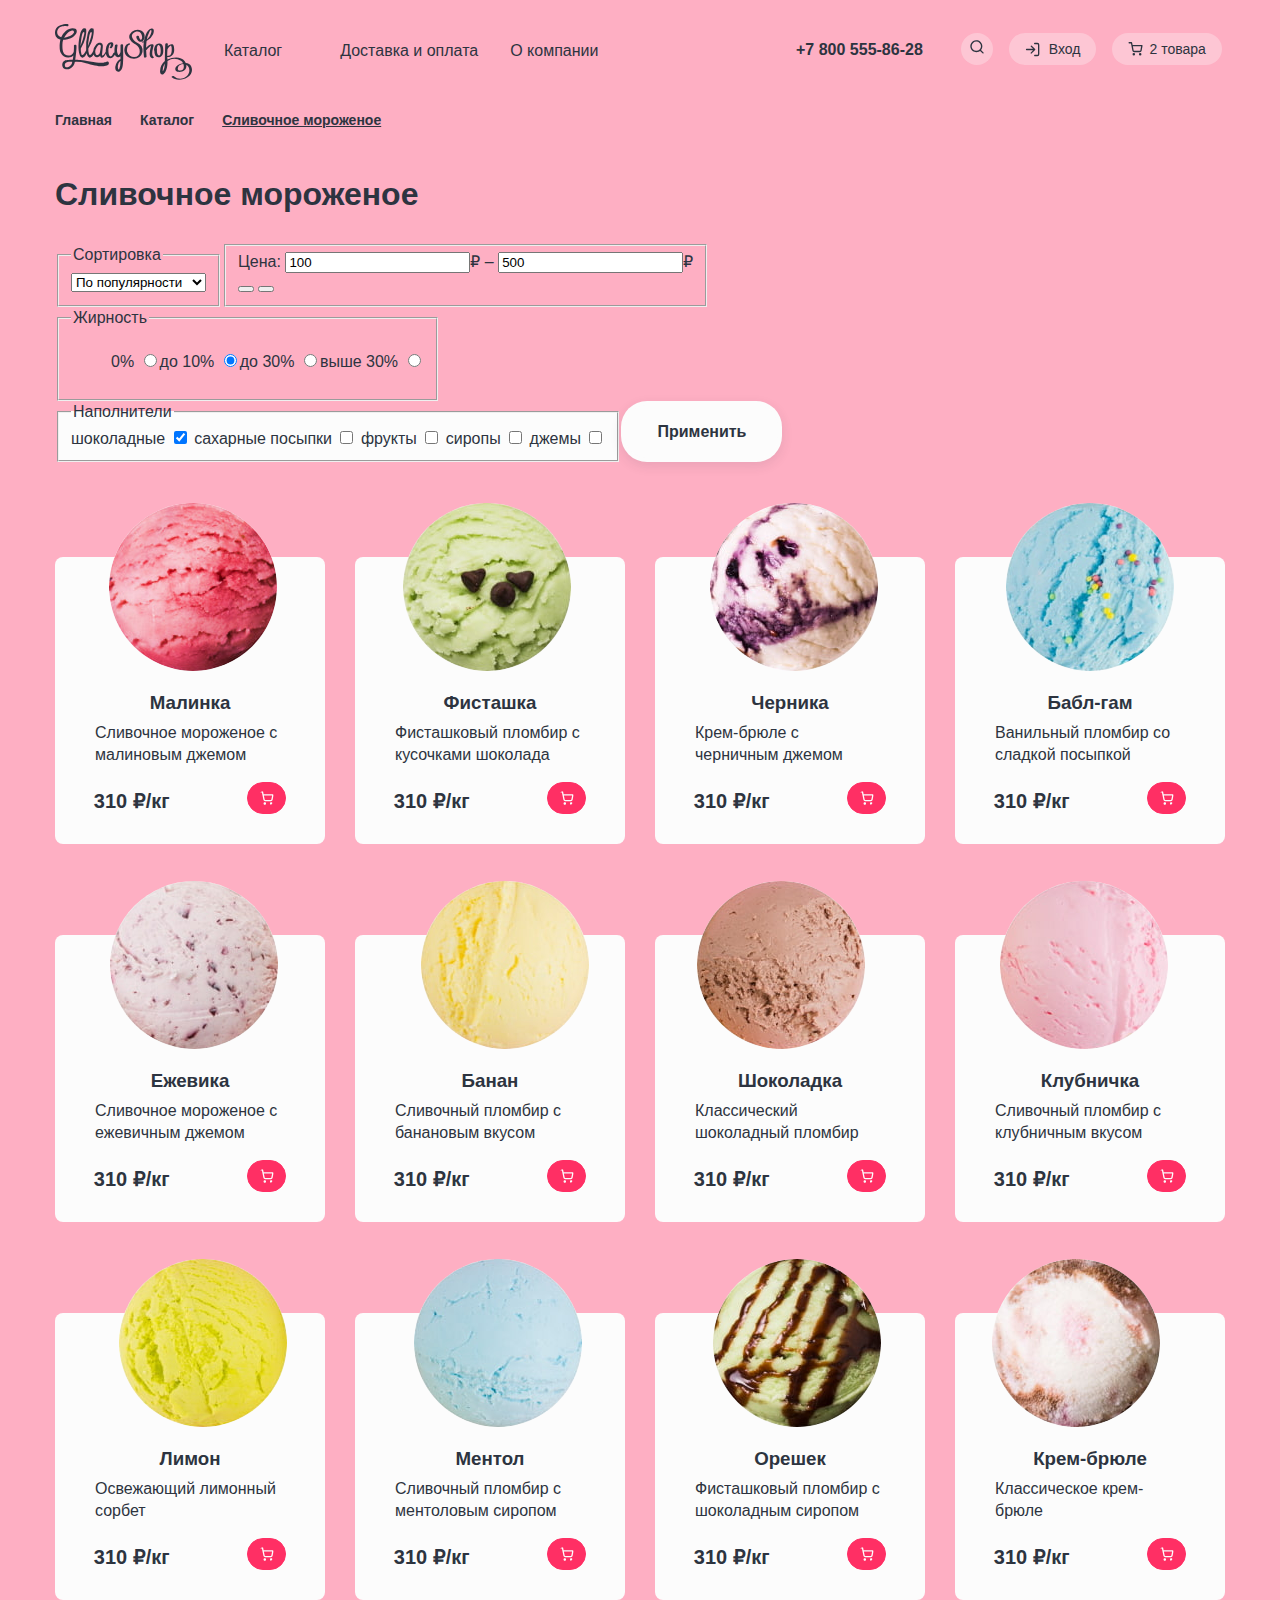
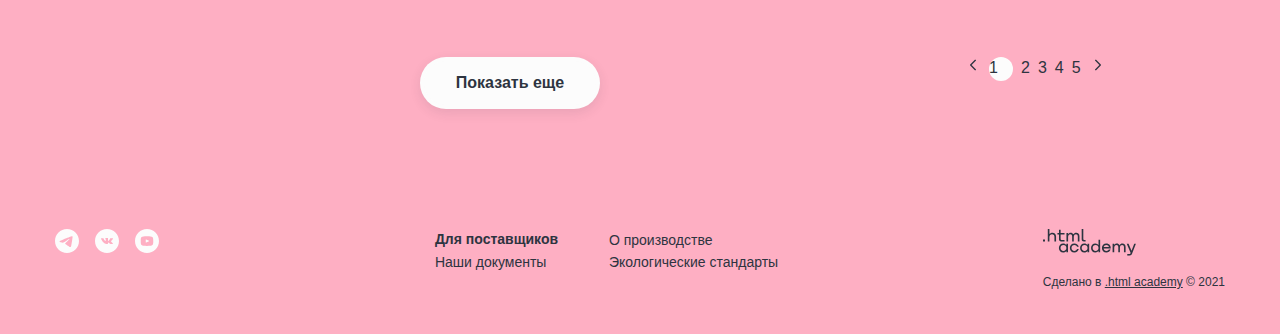
==== catalog.html @ 40bc61ee "catalog.html was refactored" ====
<!DOCTYPE html>
<html lang="ru">

  <head>
    <meta charset="UTF-8">
    <meta http-equiv="X-UA-Compatible" content="IE=edge">
    <meta name="viewport" content="width=device-width, initial-scale=1.0">
    <link rel="stylesheet" href="style/style.css">
    <title>catalog</title>
  </head>

  <body class="slider-pink">
    <div class="page-wrapper">
      <header class="main-header">
        <nav class="navigation">
          <div class="navigation-left">
            <div class="logo-wrapper">
              <a href="index.html" class="navigation-logo">
                <img src="images/logo/logo.svg" class="main-header-logo" alt="логотип Глейси шоп." width="137"
                  height="56">
              </a>
            </div>
            <!-- navigation item -->
            <ul class="navigation-list">
              <li class="navigation-item navigation-item-select">
                <a href="catalog.html" class="navigation-link">Каталог</a>
              </li>
              <li class="navigation-item">
                <a href="delivery.html" class="navigation-link">Доставка и оплата</a>
              </li>
              <li class="navigation-item">
                <a href="about.html" class="navigation-link">О компании</a>
              </li>
            </ul>
          </div>
          <!-- navigation user -->
          <ul class="navigation-user-list">
            <li class="navigation-user-item ">
              <a href="tel:+78005558628" class="navigation-user-link navigation-link-tel">+7 800 555-86-28
                <span class="visually-hidden">Телефон</span>
              </a>
            </li>
            <li class="navigation-user-item navigation-item-search">
              <a href="#" class="navigation-user-link">
                <svg xmlns="http://www.w3.org/2000/svg" width="14" height="14" fill="none">
                  <path fill="#2D3440" fill-rule="evenodd"
                    d="M1.66 6.19a4.67 4.67 0 1 1 9.34 0 4.67 4.67 0 0 1-9.34 0Zm8.42 4.69a6 6 0 1 1 .94-.94l2.45 2.44a.67.67 0 1 1-.94.95l-2.45-2.45Z"
                    clip-rule="evenodd" />
                </svg>
                <span class="visually-hidden">Поиск </span>
              </a>
            </li>
            <li class="navigation-user-item navigation-item-login">
              <svg xmlns="http://www.w3.org/2000/svg" width="16" height="17" fill="none" viewBox="0 0 16 17">
                <path fill="#2D3440" fill-rule="evenodd"
                  d="M9 2.52c0-.36.3-.66.67-.66h2.66a2 2 0 0 1 2 2v9.33a2 2 0 0 1-2 2H9.67a.67.67 0 0 1 0-1.33h2.66a.67.67 0 0 0 .67-.67V3.86a.67.67 0 0 0-.67-.67H9.67A.67.67 0 0 1 9 2.52Zm-3.14 2.2a.67.67 0 0 1 .94 0l3.33 3.33a.69.69 0 0 1 .13.18.66.66 0 0 1-.13.77L6.8 12.33a.67.67 0 1 1-.94-.94l2.2-2.2h-6.4a.67.67 0 1 1 0-1.33h6.4l-2.2-2.2a.67.67 0 0 1 0-.94Z"
                  clip-rule="evenodd" />
              </svg>
              <a href="#" class="navigation-user-link navigation-link-login">Вход</a>
            </li>
            <li class="navigation-user-item navigation-item-cart">
              <svg xmlns="http://www.w3.org/2000/svg" width="15" height="14" fill="none" viewBox="0 0 15 14">
                <path fill="#2D3440" fill-rule="evenodd"
                  d="M1.17.1a.67.67 0 1 0 0 1.34h1.77l.47 2.34v.05l.97 4.83a1.83 1.83 0 0 0 1.82 1.47h5.62a1.83 1.83 0 0 0 1.82-1.47l.93-4.86a.67.67 0 0 0-.66-.8h-9.3L4.14.65a.67.67 0 0 0-.66-.53H1.17Zm4.52 8.3-.81-4.06h8.23l-.78 4.07a.5.5 0 0 1-.49.39H6.18a.5.5 0 0 1-.49-.4Zm-1.13 3.96a1.25 1.25 0 1 1 2.49 0 1.25 1.25 0 0 1-2.5 0Zm6.37 0a1.25 1.25 0 1 1 2.5 0 1.25 1.25 0 0 1-2.5 0Z"
                  clip-rule="evenodd" />
              </svg>
              <a href="#" class="navigation-user-link navigation-link-cart">2 товара</a>
              <span class="visually-hidden">Корзина </span>
            </li>
          </ul>
        </nav>
      </header>
      <!-- main -->
      <main class="catalog-main">
        <h1 class="visually-hidden">Каталог</h1>
        <!-- bread-crumbs  -->
        <header class="bread-crumbs">
          <ol class="bread-crumbs-list">
            <li class="bread-crumbs-item">
              <a href="index.html" class="bread-crumbs-link">Главная</a>
            </li>
            <li class="bread-crumbs-item">
              <a class="bread-crumbs-link">Каталог</a>
            </li>
            <li class="bread-crumbs-item">
              <a class="bread-crumbs-link current">Сливочное мороженое</a>
            </li>
          </ol>
          <h2 class="bread-crumbs-title">Сливочное мороженое</h2>
        </header>
        <!-- filter  -->
        <section class="filter">
          <h2 class="visually-hidden">Список товаров с фильтрами</h2>
          <form action="https://echo.htmlacademy.ru" class="catalog-filter" method="get">
            <fieldset class="catalog-filter-group">
              <legend class="catalog-filter-title">Сортировка</legend>
              <select class="select-control" name="cataloselect">
                <option value="popular">По популярности</option>
                <option value="cheap">Сначала дешёвое</option>
                <option value="expensive">Сначала дорогое</option>
              </select>
            </fieldset>
            <fieldset class="catalog-filter-group">
              <label>Цена:</label>
              <input type="text" value="100" name="min">₽ –
              <input type="text" value="500" name="max">₽
              <div class="range-container">
                <div class="range-scale">
                  <div class="buttons-range"></div>
                  <button class="btn-range-handle btn-range-handle-min">
                    <span class="visually-hidden">Установить минимальную цену </span>
                  </button>
                  <button class="btn-range-handle btn-range-handle-max">
                    <span class="visually-hidden">Установить минимальную цену </span>
                  </button>
                </div>
              </div>
            </fieldset>
            <fieldset class="catalog-filter-group">
              <legend class="catalog-filter-title">Жирность</legend>
              <ul class="catalog-filter-list">
                <li class="catalog-filter-item">
                  <label for="zero-fat" class="control">0%</label>
                  <input class="control-input" type="radio" name="fat-content" id="zero-fat" value="0%">
                </li>
                <li class="catalog-filter-item">
                  <label for="ten-fat" class="control">до 10%</label>
                  <input class="control-input" type="radio" name="fat-content" id="ten-fat" value="до 10%" checked>
                </li>
                <li class="catalog-filter-item">
                  <label for="thirty-fat" class="control">до 30%</label>
                  <input class="control-input" type="radio" name="fat-content" id="thirty-fat" value="до 30%">
                </li>
                <li class="catalog-filter-item">
                  <label for="more-fat" class="control"> выше 30% </label>
                  <input class="control-input" type="radio" name="fat-content" id="more-fat" value="выше 30%">
                </li>
              </ul>
            </fieldset>
            <fieldset class="checkbox">
              <legend class="catalog-filter-title">Наполнители</legend>
              <label for="chocolate" class="control">шоколадные </label>
              <input class="control-input" type="checkbox" name="chocolate" id="chocolate" checked>
              <label for="sugar-sprinkles" class="control">сахарные посыпки</label>
              <input class="control-input" type="checkbox" id="sugar-sprinkles" name="sugar-sprinkles">
              <label for="fruits" class="control">фрукты</label>
              <input class="control-input" type="checkbox" id="fruits" name="fruits">
              <label for="syrups" class="control">сиропы</label>
              <input class="control-input" type="checkbox" id="syrups" name="syrups">
              <label for="jams" class="control">джемы</label>
              <input class="control-input" type="checkbox" id="jams" name="jams">
            </fieldset>
            <button class="button" type="submit">Применить</button>
          </form>
        </section>
        <!-- catalog -->
        <section class="catalog">
          <h2 class="visually-hidden">Список товаров</h2>
          <ul class="catalog-list">
            <li class="catalog-item">
              <a href="#" class="catalog-item-link">
                <img src="images/icecream-catalog/ice-cream-1.jpg" alt="фото cливочного мороженого." class="catalog-img"
                  width="168" height="168">
                <h3 class="catalog-item-title">Малинка</h3>
              </a>
              <p class="catalog-item-desc">Сливочное мороженое с малиновым джемом</p>
              <div class="catalog-item-wrapper">
                <p class="catalog-item-price">310 ₽/кг</p>
                <a href="#" class="catalog-item-button">
                  <svg width="15" height="14" viewBox="0 0 15 14" fill="none" xmlns="http://www.w3.org/2000/svg">
                    <path fill-rule="evenodd" clip-rule="evenodd"
                      d="M1.16667 0.25C0.798477 0.25 0.5 0.548477 0.5 0.916667C0.5 1.28486 0.798477 1.58333 1.16667 1.58333H2.93794L3.40537 3.91872C3.40821 3.93667 3.41176 3.95438 3.416 3.97182L4.38338 8.80515L4.3835 8.80571C4.46706 9.22572 4.69562 9.60299 5.02921 9.87153C5.36111 10.1387 5.77595 10.2813 6.20183 10.2748H11.8225C12.2484 10.2813 12.6633 10.1387 12.9952 9.87153C13.3289 9.60287 13.5575 9.22538 13.641 8.80515L13.641 8.80515L13.642 8.80016L14.5691 3.93872C14.6063 3.74355 14.5545 3.54195 14.4279 3.38887C14.3012 3.23578 14.1129 3.14716 13.9142 3.14716H4.61072L4.1381 0.785829C4.07574 0.474257 3.80215 0.25 3.4844 0.25H1.16667ZM5.69098 8.54444L4.87759 4.4805H13.1084L12.3328 8.54736C12.31 8.65988 12.2485 8.7609 12.1591 8.83291C12.0691 8.90535 11.9565 8.94383 11.841 8.94162L11.841 8.94149H11.8282H6.19614V8.94137L6.18337 8.94162C6.06787 8.94383 5.95528 8.90535 5.8653 8.83291C5.77531 8.76048 5.71368 8.6587 5.69117 8.5454L5.69098 8.54444ZM4.55739 12.5054C4.55739 11.8175 5.1151 11.2597 5.80307 11.2597C6.49105 11.2597 7.04876 11.8175 7.04876 12.5054C7.04876 13.1934 6.49105 13.7511 5.80307 13.7511C5.1151 13.7511 4.55739 13.1934 4.55739 12.5054ZM10.9307 12.5054C10.9307 11.8175 11.4884 11.2597 12.1764 11.2597C12.8644 11.2597 13.4221 11.8175 13.4221 12.5054C13.4221 13.1934 12.8644 13.7511 12.1764 13.7511C11.4884 13.7511 10.9307 13.1934 10.9307 12.5054Z"
                      fill="#FCFCFC" />
                  </svg>
                  <span class="visually-hidden">Добавить в корзину</span>
                </a>
              </div>
            </li>
            <li class="catalog-item">
              <a href="#" class="catalog-item-link">
                <img src="images/icecream-catalog/ice-cream-2.jpg" alt="фото Фисташкого мороженого." class="catalog-img"
                  width="168" height="168">
                <h3 class="catalog-item-title">Фисташка</h3>
              </a>
              <p class="catalog-item-desc">Фисташковый пломбир с кусочками шоколада</p>
              <div class="catalog-item-wrapper">
                <p class="catalog-item-price">310 ₽/кг</p>
                <a href="#" class="catalog-item-button">
                  <svg width="15" height="14" viewBox="0 0 15 14" fill="none" xmlns="http://www.w3.org/2000/svg">
                    <path fill-rule="evenodd" clip-rule="evenodd"
                      d="M1.16667 0.25C0.798477 0.25 0.5 0.548477 0.5 0.916667C0.5 1.28486 0.798477 1.58333 1.16667 1.58333H2.93794L3.40537 3.91872C3.40821 3.93667 3.41176 3.95438 3.416 3.97182L4.38338 8.80515L4.3835 8.80571C4.46706 9.22572 4.69562 9.60299 5.02921 9.87153C5.36111 10.1387 5.77595 10.2813 6.20183 10.2748H11.8225C12.2484 10.2813 12.6633 10.1387 12.9952 9.87153C13.3289 9.60287 13.5575 9.22538 13.641 8.80515L13.641 8.80515L13.642 8.80016L14.5691 3.93872C14.6063 3.74355 14.5545 3.54195 14.4279 3.38887C14.3012 3.23578 14.1129 3.14716 13.9142 3.14716H4.61072L4.1381 0.785829C4.07574 0.474257 3.80215 0.25 3.4844 0.25H1.16667ZM5.69098 8.54444L4.87759 4.4805H13.1084L12.3328 8.54736C12.31 8.65988 12.2485 8.7609 12.1591 8.83291C12.0691 8.90535 11.9565 8.94383 11.841 8.94162L11.841 8.94149H11.8282H6.19614V8.94137L6.18337 8.94162C6.06787 8.94383 5.95528 8.90535 5.8653 8.83291C5.77531 8.76048 5.71368 8.6587 5.69117 8.5454L5.69098 8.54444ZM4.55739 12.5054C4.55739 11.8175 5.1151 11.2597 5.80307 11.2597C6.49105 11.2597 7.04876 11.8175 7.04876 12.5054C7.04876 13.1934 6.49105 13.7511 5.80307 13.7511C5.1151 13.7511 4.55739 13.1934 4.55739 12.5054ZM10.9307 12.5054C10.9307 11.8175 11.4884 11.2597 12.1764 11.2597C12.8644 11.2597 13.4221 11.8175 13.4221 12.5054C13.4221 13.1934 12.8644 13.7511 12.1764 13.7511C11.4884 13.7511 10.9307 13.1934 10.9307 12.5054Z"
                      fill="#FCFCFC" />
                  </svg>
                  <span class="visually-hidden">Добавить в корзину</span>
                </a>
              </div>
            </li>
            <li class="catalog-item">
              <a href="#" class="catalog-item-link">
                <img src="images/icecream-catalog/ice-cream-3.jpg" alt="фото Крем-брюле с черничным джемом."
                  class="catalog-img" width="168" height="168">
                <h3 class="catalog-item-title">Черника</h3>
              </a>
              <p class="catalog-item-desc">Крем-брюле с черничным джемом</p>
              <div class="catalog-item-wrapper">
                <p class="catalog-item-price">310 ₽/кг</p>
                <a href="#" class="catalog-item-button">
                  <svg width="15" height="14" viewBox="0 0 15 14" fill="none" xmlns="http://www.w3.org/2000/svg">
                    <path fill-rule="evenodd" clip-rule="evenodd"
                      d="M1.16667 0.25C0.798477 0.25 0.5 0.548477 0.5 0.916667C0.5 1.28486 0.798477 1.58333 1.16667 1.58333H2.93794L3.40537 3.91872C3.40821 3.93667 3.41176 3.95438 3.416 3.97182L4.38338 8.80515L4.3835 8.80571C4.46706 9.22572 4.69562 9.60299 5.02921 9.87153C5.36111 10.1387 5.77595 10.2813 6.20183 10.2748H11.8225C12.2484 10.2813 12.6633 10.1387 12.9952 9.87153C13.3289 9.60287 13.5575 9.22538 13.641 8.80515L13.641 8.80515L13.642 8.80016L14.5691 3.93872C14.6063 3.74355 14.5545 3.54195 14.4279 3.38887C14.3012 3.23578 14.1129 3.14716 13.9142 3.14716H4.61072L4.1381 0.785829C4.07574 0.474257 3.80215 0.25 3.4844 0.25H1.16667ZM5.69098 8.54444L4.87759 4.4805H13.1084L12.3328 8.54736C12.31 8.65988 12.2485 8.7609 12.1591 8.83291C12.0691 8.90535 11.9565 8.94383 11.841 8.94162L11.841 8.94149H11.8282H6.19614V8.94137L6.18337 8.94162C6.06787 8.94383 5.95528 8.90535 5.8653 8.83291C5.77531 8.76048 5.71368 8.6587 5.69117 8.5454L5.69098 8.54444ZM4.55739 12.5054C4.55739 11.8175 5.1151 11.2597 5.80307 11.2597C6.49105 11.2597 7.04876 11.8175 7.04876 12.5054C7.04876 13.1934 6.49105 13.7511 5.80307 13.7511C5.1151 13.7511 4.55739 13.1934 4.55739 12.5054ZM10.9307 12.5054C10.9307 11.8175 11.4884 11.2597 12.1764 11.2597C12.8644 11.2597 13.4221 11.8175 13.4221 12.5054C13.4221 13.1934 12.8644 13.7511 12.1764 13.7511C11.4884 13.7511 10.9307 13.1934 10.9307 12.5054Z"
                      fill="#FCFCFC" />
                  </svg>
                  <span class="visually-hidden">Добавить в корзину</span>
                </a>
              </div>
            </li>
            <li class="catalog-item">
              <a href="#" class="catalog-item-link">
                <img src="images/icecream-catalog/ice-cream-4.jpg" alt="фото Ванильного пломбира со сладкой посыпкой."
                  class="catalog-img" width="168" height="168">
                <h3 class="catalog-item-title">Бабл-гам</h3>
              </a>
              <p class="catalog-item-desc">Ванильный пломбир со сладкой посыпкой</p>
              <div class="catalog-item-wrapper">
                <p class="catalog-item-price">310 ₽/кг</p>
                <a href="#" class="catalog-item-button">
                  <svg width="15" height="14" viewBox="0 0 15 14" fill="none" xmlns="http://www.w3.org/2000/svg">
                    <path fill-rule="evenodd" clip-rule="evenodd"
                      d="M1.16667 0.25C0.798477 0.25 0.5 0.548477 0.5 0.916667C0.5 1.28486 0.798477 1.58333 1.16667 1.58333H2.93794L3.40537 3.91872C3.40821 3.93667 3.41176 3.95438 3.416 3.97182L4.38338 8.80515L4.3835 8.80571C4.46706 9.22572 4.69562 9.60299 5.02921 9.87153C5.36111 10.1387 5.77595 10.2813 6.20183 10.2748H11.8225C12.2484 10.2813 12.6633 10.1387 12.9952 9.87153C13.3289 9.60287 13.5575 9.22538 13.641 8.80515L13.641 8.80515L13.642 8.80016L14.5691 3.93872C14.6063 3.74355 14.5545 3.54195 14.4279 3.38887C14.3012 3.23578 14.1129 3.14716 13.9142 3.14716H4.61072L4.1381 0.785829C4.07574 0.474257 3.80215 0.25 3.4844 0.25H1.16667ZM5.69098 8.54444L4.87759 4.4805H13.1084L12.3328 8.54736C12.31 8.65988 12.2485 8.7609 12.1591 8.83291C12.0691 8.90535 11.9565 8.94383 11.841 8.94162L11.841 8.94149H11.8282H6.19614V8.94137L6.18337 8.94162C6.06787 8.94383 5.95528 8.90535 5.8653 8.83291C5.77531 8.76048 5.71368 8.6587 5.69117 8.5454L5.69098 8.54444ZM4.55739 12.5054C4.55739 11.8175 5.1151 11.2597 5.80307 11.2597C6.49105 11.2597 7.04876 11.8175 7.04876 12.5054C7.04876 13.1934 6.49105 13.7511 5.80307 13.7511C5.1151 13.7511 4.55739 13.1934 4.55739 12.5054ZM10.9307 12.5054C10.9307 11.8175 11.4884 11.2597 12.1764 11.2597C12.8644 11.2597 13.4221 11.8175 13.4221 12.5054C13.4221 13.1934 12.8644 13.7511 12.1764 13.7511C11.4884 13.7511 10.9307 13.1934 10.9307 12.5054Z"
                      fill="#FCFCFC" />
                  </svg>
                  <span class="visually-hidden">Добавить в корзину</span>
                </a>
              </div>
            </li>
            <li class="catalog-item">
              <a href="#" class="catalog-item-link">
                <img src="images/icecream-catalog/ice-cream-5.jpg" alt="фото Ежевичного мороженого." class="catalog-img"
                  width="168" height="168">
                <h3 class="catalog-item-title">Ежевика</h3>
              </a>
              <p class="catalog-item-desc">Сливочное мороженое с ежевичным джемом</p>
              <div class="catalog-item-wrapper">
                <p class="catalog-item-price">310 ₽/кг</p>
                <a href="#" class="catalog-item-button">
                  <svg width="15" height="14" viewBox="0 0 15 14" fill="none" xmlns="http://www.w3.org/2000/svg">
                    <path fill-rule="evenodd" clip-rule="evenodd"
                      d="M1.16667 0.25C0.798477 0.25 0.5 0.548477 0.5 0.916667C0.5 1.28486 0.798477 1.58333 1.16667 1.58333H2.93794L3.40537 3.91872C3.40821 3.93667 3.41176 3.95438 3.416 3.97182L4.38338 8.80515L4.3835 8.80571C4.46706 9.22572 4.69562 9.60299 5.02921 9.87153C5.36111 10.1387 5.77595 10.2813 6.20183 10.2748H11.8225C12.2484 10.2813 12.6633 10.1387 12.9952 9.87153C13.3289 9.60287 13.5575 9.22538 13.641 8.80515L13.641 8.80515L13.642 8.80016L14.5691 3.93872C14.6063 3.74355 14.5545 3.54195 14.4279 3.38887C14.3012 3.23578 14.1129 3.14716 13.9142 3.14716H4.61072L4.1381 0.785829C4.07574 0.474257 3.80215 0.25 3.4844 0.25H1.16667ZM5.69098 8.54444L4.87759 4.4805H13.1084L12.3328 8.54736C12.31 8.65988 12.2485 8.7609 12.1591 8.83291C12.0691 8.90535 11.9565 8.94383 11.841 8.94162L11.841 8.94149H11.8282H6.19614V8.94137L6.18337 8.94162C6.06787 8.94383 5.95528 8.90535 5.8653 8.83291C5.77531 8.76048 5.71368 8.6587 5.69117 8.5454L5.69098 8.54444ZM4.55739 12.5054C4.55739 11.8175 5.1151 11.2597 5.80307 11.2597C6.49105 11.2597 7.04876 11.8175 7.04876 12.5054C7.04876 13.1934 6.49105 13.7511 5.80307 13.7511C5.1151 13.7511 4.55739 13.1934 4.55739 12.5054ZM10.9307 12.5054C10.9307 11.8175 11.4884 11.2597 12.1764 11.2597C12.8644 11.2597 13.4221 11.8175 13.4221 12.5054C13.4221 13.1934 12.8644 13.7511 12.1764 13.7511C11.4884 13.7511 10.9307 13.1934 10.9307 12.5054Z"
                      fill="#FCFCFC" />
                  </svg>
                  <span class="visually-hidden">Добавить в корзину</span>
                </a>
              </div>
            </li>
            <li class="catalog-item">
              <a href="#" class="catalog-item-link">
                <img src="images/icecream-catalog/ice-cream-6.jpg" alt="фото Бананного мороженого." class="catalog-img"
                  width="168" height="168">
                <h3 class="catalog-item-title">Банан</h3>
              </a>
              <p class="catalog-item-desc">Сливочный пломбир с банановым вкусом</p>
              <div class="catalog-item-wrapper">
                <p class="catalog-item-price">310 ₽/кг</p>
                <a href="#" class="catalog-item-button">
                  <svg width="15" height="14" viewBox="0 0 15 14" fill="none" xmlns="http://www.w3.org/2000/svg">
                    <path fill-rule="evenodd" clip-rule="evenodd"
                      d="M1.16667 0.25C0.798477 0.25 0.5 0.548477 0.5 0.916667C0.5 1.28486 0.798477 1.58333 1.16667 1.58333H2.93794L3.40537 3.91872C3.40821 3.93667 3.41176 3.95438 3.416 3.97182L4.38338 8.80515L4.3835 8.80571C4.46706 9.22572 4.69562 9.60299 5.02921 9.87153C5.36111 10.1387 5.77595 10.2813 6.20183 10.2748H11.8225C12.2484 10.2813 12.6633 10.1387 12.9952 9.87153C13.3289 9.60287 13.5575 9.22538 13.641 8.80515L13.641 8.80515L13.642 8.80016L14.5691 3.93872C14.6063 3.74355 14.5545 3.54195 14.4279 3.38887C14.3012 3.23578 14.1129 3.14716 13.9142 3.14716H4.61072L4.1381 0.785829C4.07574 0.474257 3.80215 0.25 3.4844 0.25H1.16667ZM5.69098 8.54444L4.87759 4.4805H13.1084L12.3328 8.54736C12.31 8.65988 12.2485 8.7609 12.1591 8.83291C12.0691 8.90535 11.9565 8.94383 11.841 8.94162L11.841 8.94149H11.8282H6.19614V8.94137L6.18337 8.94162C6.06787 8.94383 5.95528 8.90535 5.8653 8.83291C5.77531 8.76048 5.71368 8.6587 5.69117 8.5454L5.69098 8.54444ZM4.55739 12.5054C4.55739 11.8175 5.1151 11.2597 5.80307 11.2597C6.49105 11.2597 7.04876 11.8175 7.04876 12.5054C7.04876 13.1934 6.49105 13.7511 5.80307 13.7511C5.1151 13.7511 4.55739 13.1934 4.55739 12.5054ZM10.9307 12.5054C10.9307 11.8175 11.4884 11.2597 12.1764 11.2597C12.8644 11.2597 13.4221 11.8175 13.4221 12.5054C13.4221 13.1934 12.8644 13.7511 12.1764 13.7511C11.4884 13.7511 10.9307 13.1934 10.9307 12.5054Z"
                      fill="#FCFCFC" />
                  </svg>
                  <span class="visually-hidden">Добавить в корзину</span>
                </a>
              </div>
            </li>
            <li class="catalog-item">
              <a href="#" class="catalog-item-link">
                <img src="images/icecream-catalog/ice-cream-7.jpg" alt="фото Шоколадного мороженого."
                  class="catalog-img" width="168" height="168">
                <h3 class="catalog-item-title">Шоколадка</h3>
              </a>
              <p class="catalog-item-desc">Классический шоколадный пломбир</p>
              <div class="catalog-item-wrapper">
                <p class="catalog-item-price">310 ₽/кг</p>
                <a href="#" class="catalog-item-button">
                  <svg width="15" height="14" viewBox="0 0 15 14" fill="none" xmlns="http://www.w3.org/2000/svg">
                    <path fill-rule="evenodd" clip-rule="evenodd"
                      d="M1.16667 0.25C0.798477 0.25 0.5 0.548477 0.5 0.916667C0.5 1.28486 0.798477 1.58333 1.16667 1.58333H2.93794L3.40537 3.91872C3.40821 3.93667 3.41176 3.95438 3.416 3.97182L4.38338 8.80515L4.3835 8.80571C4.46706 9.22572 4.69562 9.60299 5.02921 9.87153C5.36111 10.1387 5.77595 10.2813 6.20183 10.2748H11.8225C12.2484 10.2813 12.6633 10.1387 12.9952 9.87153C13.3289 9.60287 13.5575 9.22538 13.641 8.80515L13.641 8.80515L13.642 8.80016L14.5691 3.93872C14.6063 3.74355 14.5545 3.54195 14.4279 3.38887C14.3012 3.23578 14.1129 3.14716 13.9142 3.14716H4.61072L4.1381 0.785829C4.07574 0.474257 3.80215 0.25 3.4844 0.25H1.16667ZM5.69098 8.54444L4.87759 4.4805H13.1084L12.3328 8.54736C12.31 8.65988 12.2485 8.7609 12.1591 8.83291C12.0691 8.90535 11.9565 8.94383 11.841 8.94162L11.841 8.94149H11.8282H6.19614V8.94137L6.18337 8.94162C6.06787 8.94383 5.95528 8.90535 5.8653 8.83291C5.77531 8.76048 5.71368 8.6587 5.69117 8.5454L5.69098 8.54444ZM4.55739 12.5054C4.55739 11.8175 5.1151 11.2597 5.80307 11.2597C6.49105 11.2597 7.04876 11.8175 7.04876 12.5054C7.04876 13.1934 6.49105 13.7511 5.80307 13.7511C5.1151 13.7511 4.55739 13.1934 4.55739 12.5054ZM10.9307 12.5054C10.9307 11.8175 11.4884 11.2597 12.1764 11.2597C12.8644 11.2597 13.4221 11.8175 13.4221 12.5054C13.4221 13.1934 12.8644 13.7511 12.1764 13.7511C11.4884 13.7511 10.9307 13.1934 10.9307 12.5054Z"
                      fill="#FCFCFC" />
                  </svg>
                  <span class="visually-hidden">Добавить в корзину</span>
                </a>
              </div>
            </li>
            <li class="catalog-item">
              <a href="#" class="catalog-item-link">
                <img src="images/icecream-catalog/ice-cream-8.jpg" alt="фото Клубничного мороженого."
                  class="catalog-img" width="168" height="168">
                <h3 class="catalog-item-title">Клубничка</h3>
              </a>
              <p class="catalog-item-desc">Сливочный пломбир с клубничным вкусом</p>
              <div class="catalog-item-wrapper">
                <p class="catalog-item-price">310 ₽/кг</p>
                <a href="#" class="catalog-item-button">
                  <svg width="15" height="14" viewBox="0 0 15 14" fill="none" xmlns="http://www.w3.org/2000/svg">
                    <path fill-rule="evenodd" clip-rule="evenodd"
                      d="M1.16667 0.25C0.798477 0.25 0.5 0.548477 0.5 0.916667C0.5 1.28486 0.798477 1.58333 1.16667 1.58333H2.93794L3.40537 3.91872C3.40821 3.93667 3.41176 3.95438 3.416 3.97182L4.38338 8.80515L4.3835 8.80571C4.46706 9.22572 4.69562 9.60299 5.02921 9.87153C5.36111 10.1387 5.77595 10.2813 6.20183 10.2748H11.8225C12.2484 10.2813 12.6633 10.1387 12.9952 9.87153C13.3289 9.60287 13.5575 9.22538 13.641 8.80515L13.641 8.80515L13.642 8.80016L14.5691 3.93872C14.6063 3.74355 14.5545 3.54195 14.4279 3.38887C14.3012 3.23578 14.1129 3.14716 13.9142 3.14716H4.61072L4.1381 0.785829C4.07574 0.474257 3.80215 0.25 3.4844 0.25H1.16667ZM5.69098 8.54444L4.87759 4.4805H13.1084L12.3328 8.54736C12.31 8.65988 12.2485 8.7609 12.1591 8.83291C12.0691 8.90535 11.9565 8.94383 11.841 8.94162L11.841 8.94149H11.8282H6.19614V8.94137L6.18337 8.94162C6.06787 8.94383 5.95528 8.90535 5.8653 8.83291C5.77531 8.76048 5.71368 8.6587 5.69117 8.5454L5.69098 8.54444ZM4.55739 12.5054C4.55739 11.8175 5.1151 11.2597 5.80307 11.2597C6.49105 11.2597 7.04876 11.8175 7.04876 12.5054C7.04876 13.1934 6.49105 13.7511 5.80307 13.7511C5.1151 13.7511 4.55739 13.1934 4.55739 12.5054ZM10.9307 12.5054C10.9307 11.8175 11.4884 11.2597 12.1764 11.2597C12.8644 11.2597 13.4221 11.8175 13.4221 12.5054C13.4221 13.1934 12.8644 13.7511 12.1764 13.7511C11.4884 13.7511 10.9307 13.1934 10.9307 12.5054Z"
                      fill="#FCFCFC" />
                  </svg>
                  <span class="visually-hidden">Добавить в корзину</span>
                </a>
              </div>
            </li>
            <li class="catalog-item">
              <a href="#" class="catalog-item-link">
                <img src="images/icecream-catalog/ice-cream-9.jpg" alt="фото Лимонного мороженого." class="catalog-img"
                  width="168" height="168">
                <h3 class="catalog-item-title">Лимон</h3>
              </a>
              <p class="catalog-item-desc">Освежающий лимонный сорбет</p>
              <div class="catalog-item-wrapper">
                <p class="catalog-item-price">310 ₽/кг</p>
                <a href="#" class="catalog-item-button">
                  <svg width="15" height="14" viewBox="0 0 15 14" fill="none" xmlns="http://www.w3.org/2000/svg">
                    <path fill-rule="evenodd" clip-rule="evenodd"
                      d="M1.16667 0.25C0.798477 0.25 0.5 0.548477 0.5 0.916667C0.5 1.28486 0.798477 1.58333 1.16667 1.58333H2.93794L3.40537 3.91872C3.40821 3.93667 3.41176 3.95438 3.416 3.97182L4.38338 8.80515L4.3835 8.80571C4.46706 9.22572 4.69562 9.60299 5.02921 9.87153C5.36111 10.1387 5.77595 10.2813 6.20183 10.2748H11.8225C12.2484 10.2813 12.6633 10.1387 12.9952 9.87153C13.3289 9.60287 13.5575 9.22538 13.641 8.80515L13.641 8.80515L13.642 8.80016L14.5691 3.93872C14.6063 3.74355 14.5545 3.54195 14.4279 3.38887C14.3012 3.23578 14.1129 3.14716 13.9142 3.14716H4.61072L4.1381 0.785829C4.07574 0.474257 3.80215 0.25 3.4844 0.25H1.16667ZM5.69098 8.54444L4.87759 4.4805H13.1084L12.3328 8.54736C12.31 8.65988 12.2485 8.7609 12.1591 8.83291C12.0691 8.90535 11.9565 8.94383 11.841 8.94162L11.841 8.94149H11.8282H6.19614V8.94137L6.18337 8.94162C6.06787 8.94383 5.95528 8.90535 5.8653 8.83291C5.77531 8.76048 5.71368 8.6587 5.69117 8.5454L5.69098 8.54444ZM4.55739 12.5054C4.55739 11.8175 5.1151 11.2597 5.80307 11.2597C6.49105 11.2597 7.04876 11.8175 7.04876 12.5054C7.04876 13.1934 6.49105 13.7511 5.80307 13.7511C5.1151 13.7511 4.55739 13.1934 4.55739 12.5054ZM10.9307 12.5054C10.9307 11.8175 11.4884 11.2597 12.1764 11.2597C12.8644 11.2597 13.4221 11.8175 13.4221 12.5054C13.4221 13.1934 12.8644 13.7511 12.1764 13.7511C11.4884 13.7511 10.9307 13.1934 10.9307 12.5054Z"
                      fill="#FCFCFC" />
                  </svg>
                  <span class="visually-hidden">Добавить в корзину</span>
                </a>
              </div>
            </li>
            <li class="catalog-item">
              <a href="#" class="catalog-item-link">
                <img src="images/icecream-catalog/ice-cream-10.jpg" alt="фото Ментолового мороженого."
                  class="catalog-img" width="168" height="168">
                <h3 class="catalog-item-title">Ментол</h3>
              </a>
              <p class="catalog-item-desc">Сливочный пломбир с ментоловым сиропом</p>
              <div class="catalog-item-wrapper">
                <p class="catalog-item-price">310 ₽/кг</p>
                <a href="#" class="catalog-item-button">
                  <svg width="15" height="14" viewBox="0 0 15 14" fill="none" xmlns="http://www.w3.org/2000/svg">
                    <path fill-rule="evenodd" clip-rule="evenodd"
                      d="M1.16667 0.25C0.798477 0.25 0.5 0.548477 0.5 0.916667C0.5 1.28486 0.798477 1.58333 1.16667 1.58333H2.93794L3.40537 3.91872C3.40821 3.93667 3.41176 3.95438 3.416 3.97182L4.38338 8.80515L4.3835 8.80571C4.46706 9.22572 4.69562 9.60299 5.02921 9.87153C5.36111 10.1387 5.77595 10.2813 6.20183 10.2748H11.8225C12.2484 10.2813 12.6633 10.1387 12.9952 9.87153C13.3289 9.60287 13.5575 9.22538 13.641 8.80515L13.641 8.80515L13.642 8.80016L14.5691 3.93872C14.6063 3.74355 14.5545 3.54195 14.4279 3.38887C14.3012 3.23578 14.1129 3.14716 13.9142 3.14716H4.61072L4.1381 0.785829C4.07574 0.474257 3.80215 0.25 3.4844 0.25H1.16667ZM5.69098 8.54444L4.87759 4.4805H13.1084L12.3328 8.54736C12.31 8.65988 12.2485 8.7609 12.1591 8.83291C12.0691 8.90535 11.9565 8.94383 11.841 8.94162L11.841 8.94149H11.8282H6.19614V8.94137L6.18337 8.94162C6.06787 8.94383 5.95528 8.90535 5.8653 8.83291C5.77531 8.76048 5.71368 8.6587 5.69117 8.5454L5.69098 8.54444ZM4.55739 12.5054C4.55739 11.8175 5.1151 11.2597 5.80307 11.2597C6.49105 11.2597 7.04876 11.8175 7.04876 12.5054C7.04876 13.1934 6.49105 13.7511 5.80307 13.7511C5.1151 13.7511 4.55739 13.1934 4.55739 12.5054ZM10.9307 12.5054C10.9307 11.8175 11.4884 11.2597 12.1764 11.2597C12.8644 11.2597 13.4221 11.8175 13.4221 12.5054C13.4221 13.1934 12.8644 13.7511 12.1764 13.7511C11.4884 13.7511 10.9307 13.1934 10.9307 12.5054Z"
                      fill="#FCFCFC" />
                  </svg>
                  <span class="visually-hidden">Добавить в корзину</span>
                </a>
              </div>
            </li>
            <li class="catalog-item">
              <a href="#" class="catalog-item-link">
                <img src="images/icecream-catalog/ice-cream-11.jpg" alt="фото Орешечного мороженого."
                  class="catalog-img" width="168" height="168">
                <h3 class="catalog-item-title">Орешек</h3>
              </a>
              <p class="catalog-item-desc">Фисташковый пломбир с шоколадным сиропом</p>
              <div class="catalog-item-wrapper">
                <p class="catalog-item-price">310 ₽/кг</p>
                <a href="#" class="catalog-item-button">
                  <svg width="15" height="14" viewBox="0 0 15 14" fill="none" xmlns="http://www.w3.org/2000/svg">
                    <path fill-rule="evenodd" clip-rule="evenodd"
                      d="M1.16667 0.25C0.798477 0.25 0.5 0.548477 0.5 0.916667C0.5 1.28486 0.798477 1.58333 1.16667 1.58333H2.93794L3.40537 3.91872C3.40821 3.93667 3.41176 3.95438 3.416 3.97182L4.38338 8.80515L4.3835 8.80571C4.46706 9.22572 4.69562 9.60299 5.02921 9.87153C5.36111 10.1387 5.77595 10.2813 6.20183 10.2748H11.8225C12.2484 10.2813 12.6633 10.1387 12.9952 9.87153C13.3289 9.60287 13.5575 9.22538 13.641 8.80515L13.641 8.80515L13.642 8.80016L14.5691 3.93872C14.6063 3.74355 14.5545 3.54195 14.4279 3.38887C14.3012 3.23578 14.1129 3.14716 13.9142 3.14716H4.61072L4.1381 0.785829C4.07574 0.474257 3.80215 0.25 3.4844 0.25H1.16667ZM5.69098 8.54444L4.87759 4.4805H13.1084L12.3328 8.54736C12.31 8.65988 12.2485 8.7609 12.1591 8.83291C12.0691 8.90535 11.9565 8.94383 11.841 8.94162L11.841 8.94149H11.8282H6.19614V8.94137L6.18337 8.94162C6.06787 8.94383 5.95528 8.90535 5.8653 8.83291C5.77531 8.76048 5.71368 8.6587 5.69117 8.5454L5.69098 8.54444ZM4.55739 12.5054C4.55739 11.8175 5.1151 11.2597 5.80307 11.2597C6.49105 11.2597 7.04876 11.8175 7.04876 12.5054C7.04876 13.1934 6.49105 13.7511 5.80307 13.7511C5.1151 13.7511 4.55739 13.1934 4.55739 12.5054ZM10.9307 12.5054C10.9307 11.8175 11.4884 11.2597 12.1764 11.2597C12.8644 11.2597 13.4221 11.8175 13.4221 12.5054C13.4221 13.1934 12.8644 13.7511 12.1764 13.7511C11.4884 13.7511 10.9307 13.1934 10.9307 12.5054Z"
                      fill="#FCFCFC" />
                  </svg>
                  <span class="visually-hidden">Добавить в корзину</span>
                </a>
              </div>
            </li>
            <li class="catalog-item">
              <a href="#" class="catalog-item-link">
                <img src="images/icecream-catalog/ice-cream-12.jpg" alt="фото Крем-брюле." class="catalog-img"
                  width="168" height="168">
                <h3 class="catalog-item-title">Крем-брюле</h3>
              </a>
              <p class="catalog-item-desc">Классическое крем-брюле</p>
              <div class="catalog-item-wrapper">
                <p class="catalog-item-price">310 ₽/кг</p>
                <a href="#" class="catalog-item-button">
                  <svg width="15" height="14" viewBox="0 0 15 14" fill="none" xmlns="http://www.w3.org/2000/svg">
                    <path fill-rule="evenodd" clip-rule="evenodd"
                      d="M1.16667 0.25C0.798477 0.25 0.5 0.548477 0.5 0.916667C0.5 1.28486 0.798477 1.58333 1.16667 1.58333H2.93794L3.40537 3.91872C3.40821 3.93667 3.41176 3.95438 3.416 3.97182L4.38338 8.80515L4.3835 8.80571C4.46706 9.22572 4.69562 9.60299 5.02921 9.87153C5.36111 10.1387 5.77595 10.2813 6.20183 10.2748H11.8225C12.2484 10.2813 12.6633 10.1387 12.9952 9.87153C13.3289 9.60287 13.5575 9.22538 13.641 8.80515L13.641 8.80515L13.642 8.80016L14.5691 3.93872C14.6063 3.74355 14.5545 3.54195 14.4279 3.38887C14.3012 3.23578 14.1129 3.14716 13.9142 3.14716H4.61072L4.1381 0.785829C4.07574 0.474257 3.80215 0.25 3.4844 0.25H1.16667ZM5.69098 8.54444L4.87759 4.4805H13.1084L12.3328 8.54736C12.31 8.65988 12.2485 8.7609 12.1591 8.83291C12.0691 8.90535 11.9565 8.94383 11.841 8.94162L11.841 8.94149H11.8282H6.19614V8.94137L6.18337 8.94162C6.06787 8.94383 5.95528 8.90535 5.8653 8.83291C5.77531 8.76048 5.71368 8.6587 5.69117 8.5454L5.69098 8.54444ZM4.55739 12.5054C4.55739 11.8175 5.1151 11.2597 5.80307 11.2597C6.49105 11.2597 7.04876 11.8175 7.04876 12.5054C7.04876 13.1934 6.49105 13.7511 5.80307 13.7511C5.1151 13.7511 4.55739 13.1934 4.55739 12.5054ZM10.9307 12.5054C10.9307 11.8175 11.4884 11.2597 12.1764 11.2597C12.8644 11.2597 13.4221 11.8175 13.4221 12.5054C13.4221 13.1934 12.8644 13.7511 12.1764 13.7511C11.4884 13.7511 10.9307 13.1934 10.9307 12.5054Z"
                      fill="#FCFCFC" />
                  </svg>
                  <span class="visually-hidden">Добавить в корзину</span>
                </a>
              </div>
            </li>
          </ul>
          <!-- pagination  -->
          <div class="pagination-wrapper">
            <a href="#" class="button pagination-show-more button-white">Показать еще</a>
            <ul class="pagination-catalog-list">
              <li class="pagination-item">
                <a class="pagination-link catalog-pagination-prev" href="#">
                  <span class="visually-hidden">Предыдущая страница</span>
                </a>
              </li>
              <li class="pagination-catalog-item">
                <a class="pagination-link catalog-pagination-current"> 1</a>
              </li>
              <li class="pagination-catalog-item">
                <a href="#" class="pagination-link ">2</a>
              </li>
              <li class="pagination-catalog-item">
                <a href="#" class="pagination-link">3</a>
              </li>
              <li class="pagination-catalog-item">
                <a href="#" class="pagination-link">4</a>
              </li>
              <li class="pagination-catalog-item">
                <a href="#" class="pagination-link">5</a>
              </li>
              <li class="pagination-catalog-item">
                <a class="pagination-link catalog-pagination-next" href="#">
                  <span class="visually-hidden">Следующая страница</span>
                </a>
              </li>
            </ul>
          </div>
        </section>
        <!-- footer  -->
        <footer class="main-footer">
          <section class="social">
            <h2 class="visually-hidden">Социальные сети</h2>
            <ul class="social-list">
              <li class="social-items">
                <a href="https://t.me/htmlacademy" class="social-link">
                  <svg width="24" height="24" viewBox="0 0 24 24" fill="none" xmlns="http://www.w3.org/2000/svg">
                    <path fill-rule="evenodd" clip-rule="evenodd"
                      d="M24 12C24 18.627 18.627 24 12 24C5.373 24 0 18.627 0 12C0 5.373 5.373 0 12 0C18.627 0 24 5.373 24 12ZM12.43 8.859C11.263 9.344 8.93 10.349 5.432 11.873C4.864 12.099 4.566 12.32 4.539 12.536C4.493 12.902 4.951 13.046 5.573 13.241C5.658 13.268 5.746 13.295 5.836 13.325C6.449 13.524 7.273 13.757 7.701 13.766C8.09 13.774 8.524 13.614 9.003 13.286C12.271 11.079 13.958 9.964 14.064 9.94C14.139 9.923 14.243 9.901 14.313 9.964C14.383 10.026 14.376 10.144 14.369 10.176C14.323 10.369 12.529 12.038 11.599 12.902C11.309 13.171 11.104 13.362 11.062 13.406C10.968 13.503 10.872 13.596 10.78 13.685C10.21 14.233 9.784 14.645 10.804 15.317C11.294 15.64 11.686 15.907 12.077 16.173C12.504 16.464 12.93 16.754 13.482 17.116C13.622 17.208 13.756 17.303 13.887 17.396C14.384 17.751 14.831 18.069 15.383 18.019C15.703 17.989 16.035 17.688 16.203 16.789C16.6 14.663 17.382 10.059 17.563 8.161C17.574 8.00341 17.5673 7.84509 17.543 7.689C17.5285 7.56293 17.4671 7.44693 17.371 7.364C17.228 7.247 17.006 7.222 16.906 7.224C16.455 7.232 15.763 7.473 12.43 8.859Z"
                      fill="#FCFCFC" />
                  </svg>
                  <span class="visually-hidden">Телеграм</span>
                </a>
              </li>
              <li class="social-items">
                <a href="https://vk.com/htmlacademy" class="social-link">
                  <svg width="24" height="24" viewBox="0 0 24 24" fill="none" xmlns="http://www.w3.org/2000/svg">
                    <path fill-rule="evenodd" clip-rule="evenodd"
                      d="M24 12C24 18.6274 18.6274 24 12 24C5.37258 24 0 18.6274 0 12C0 5.37258 5.37258 0 12 0C18.6274 0 24 5.37258 24 12ZM12.5884 14.9749H11.8711C11.8711 14.9749 10.2885 15.0584 8.89479 13.7867C7.37486 12.3995 6.03249 9.64702 6.03249 9.64702C6.03249 9.64702 5.95511 9.46654 6.03917 9.3793C6.13366 9.28121 6.39106 9.27493 6.39106 9.27493L8.10567 9.26508C8.10567 9.26508 8.26727 9.28878 8.38294 9.36317C8.47824 9.42457 8.53167 9.53936 8.53167 9.53936C8.53167 9.53936 8.80878 10.1536 9.17581 10.7093C9.89212 11.7942 10.2258 12.0315 10.469 11.9152C10.8233 11.7458 10.7171 10.3816 10.7171 10.3816C10.7171 10.3816 10.7236 9.88646 10.5387 9.66601C10.3955 9.4951 10.1254 9.44527 10.0062 9.43128C9.90971 9.42 10.0681 9.22367 10.2733 9.13558C10.5819 9.00308 11.1268 8.99551 11.7706 9.00136C12.2722 9.00579 12.4165 9.0332 12.6127 9.07475C13.0677 9.17105 13.0536 9.47963 13.0229 10.1454C13.0138 10.3444 13.0032 10.5752 13.0032 10.8418C13.0032 10.9018 13.0012 10.9657 12.9991 11.0315C12.9885 11.3725 12.9763 11.7629 13.2324 11.908C13.3637 11.9822 13.6849 11.9191 14.4884 10.7233C14.8693 10.1566 15.1549 9.49024 15.1549 9.49024C15.1549 9.49024 15.2173 9.37145 15.3142 9.32048C15.4134 9.26851 15.5472 9.2845 15.5472 9.2845L17.3515 9.27465C17.3515 9.27465 17.8937 9.21796 17.9815 9.43242C18.0735 9.65758 17.7788 10.1833 17.0417 11.0444C16.3463 11.8567 16.006 12.1587 16.0328 12.4236C16.0527 12.6198 16.2739 12.7957 16.7015 13.1436C17.5897 13.8661 17.8264 14.2455 17.8827 14.3357C17.8872 14.343 17.8906 14.3484 17.893 14.3519C18.2905 14.9296 17.4522 14.9749 17.4522 14.9749L15.8497 14.9944C15.8497 14.9944 15.5053 15.0543 15.0521 14.7814C14.8151 14.6388 14.5833 14.406 14.3626 14.1842C14.0251 13.8451 13.7131 13.5316 13.4469 13.6056C13.0002 13.7298 13.0143 14.5734 13.0143 14.5734C13.0143 14.5734 13.0175 14.7536 12.9157 14.8495C12.8051 14.954 12.5884 14.9749 12.5884 14.9749Z"
                      fill="#FCFCFC" />
                  </svg>
                  <span class="visually-hidden">В контакте</span>
                </a>
              </li>
              <li class="social-items">
                <a href="https://www.youtube.com/user/htmlacademyru" class="social-link">
                  <svg width="24" height="24" viewBox="0 0 24 24" fill="none" xmlns="http://www.w3.org/2000/svg">
                    <path
                      d="M14.0037 11.7913L11.1963 10.4813C10.9513 10.3675 10.75 10.495 10.75 10.7662V13.2338C10.75 13.505 10.9513 13.6325 11.1963 13.5188L14.0025 12.2087C14.2488 12.0938 14.2487 11.9063 14.0037 11.7913ZM12 0C5.3725 0 0 5.3725 0 12C0 18.6275 5.3725 24 12 24C18.6275 24 24 18.6275 24 12C24 5.3725 18.6275 0 12 0ZM12 16.875C5.8575 16.875 5.75 16.3213 5.75 12C5.75 7.67875 5.8575 7.125 12 7.125C18.1425 7.125 18.25 7.67875 18.25 12C18.25 16.3213 18.1425 16.875 12 16.875Z"
                      fill="#FCFCFC" />
                  </svg>
                  <span class="visually-hidden">Ю туб</span>
                </a>
              </li>
            </ul>
          </section>
          <section class="footer-documents">
            <h2 class="visually-hidden">Документы</h2>
            <ul class="footer-documents-list">
              <li class="footer-documents-item current">
                <a href="#" class="footer-documents-link">Для поставщиков</a>
              </li>
              <li class="footer-documents-item">
                <a href="#" class="footer-documents-link">О производстве</a>
              </li>
              <li class="footer-documents-item">
                <a href="#" class="footer-documents-link">Наши документы</a>
              </li>
              <li class="footer-documents-item">
                <a href="#" class="footer-documents-link">Экологические стандарты</a>
              </li>
            </ul>
          </section>
          <section class="footer-about">
            <h2 class="visually-hidden"> Разработка сайта</h2>
            <a href="https://htmlacademy.ru/" class="htmlacademy-link">
              <img src="images/logo/logo_htmlacademy.svg" alt="логотип htmlacademy." class="footer-about-logo"
                width="93" height="27">
            </a>
            <p class="about-text">Сделано в <a href="https://htmlacademy.ru/" class="htmlacademy-link">.html academy</a>
              ©
              2021</p>
          </section>
        </footer>
      </main>
    </div>
  </body>

</html>
---- style/style.css ----
@font-face {
  font-family: 'Inter', sans-serif;
  font-style: normal;
  font-weight: 400;
  src: url("../fonts/inter-400.woff2") format("woff2");
  font-display: swap;
}

@font-face {
  font-family: 'Inter', sans-serif;
  font-style: normal;
  font-weight: 700;
  src: url("../fonts/inter-700.woff2") format("woff2");
  font-display: swap;
}

@font-face {
  font-family: 'Inter', sans-serif;
  font-style: normal;
  font-weight: 900;
  src: url("../fonts/inter-900.woff2") format("woff2");
  font-display: swap;
}

body {
  margin: 0;
  padding: 0;
  box-sizing: border-box;
  font-family: 'Inter', "Arial", sans-serif;
  font-style: normal;
  font-weight: 400;
  font-size: 16px;
  line-height: 22px;
  color: #2d3440;
}

.slider-pink {
  background-color: #feafc3;
}

.slider-blue {
  background: #69a9ff;
}

.slider-yellow {
  background: #fcc850;
}

.page-wrapper {
  width: 1170px;
  margin: 0 auto;
}

.button {
  text-decoration: none;
  color: #2D3440;
  font-weight: 700;
  font-size: 16px;
  line-height: 20px;
  background-color: #fcfcfc;
  padding: 12px 32px;
  border: 4px solid rgba(252, 252, 252, 0.4);
  box-shadow: 0 4px 12px rgba(45, 52, 64, 0.1);
  border-radius: 26px;
}

.visually-hidden {
  position: absolute;
  width: 1px;
  height: 1px;
  margin: -1px;
  border: 0;
  padding: 0;
  white-space: nowrap;
  clip-path: inset(100%);
  clip: rect(0 0 0 0);
  overflow: hidden;
}

/* header */
.main-header {
  margin: 0;
  display: flex;
  justify-content: space-between;
  max-width: 1170px;
  column-gap: 17px;
}

.navigation {
  display: flex;
  justify-content: space-between;
  width: 100%;
  line-height: 20px;
}

.navigation-left {
  display: flex;
  margin-right: auto;
}

.logo-wrapper {
  margin-top: 24px;
  margin-bottom: 24px;
  margin-right: 16px;
}

.navigation-list {
  margin: 0;
  padding: 0;
  width: 410px;
  flex-wrap: wrap;
  display: flex;
  align-items: flex-start;
  /*чтоб не росло при переполении*/
  list-style: none;
}

.navigation-user-list {
  margin: 0;
  padding: 0;
  width: 451px;
  flex-wrap: wrap;
  display: flex;
  align-items: flex-start;
  column-gap: 16px;
  margin-top: 33px;
  list-style: none;
}

.navigation-item {
  padding: 8px 16px;
  margin-top: 33px;
}

.navigation-link {
  text-decoration: none;
  color: #2D3440;
}

.navigation-item-select {
  padding-right: 42px;
}

.navigation-user-link {
  text-decoration: none;
  color: #2D3440;
}

.navigation-link-tel {
  font-weight: 700;
  text-decoration: none;
  color: #2D3440;
  line-height: 20px;
  padding: 7px 22px;
  display: block;
}

.navigation-item-search {
  background-color: rgba(252, 252, 252, 0.3);
  padding: 10px;
  border-radius: 50%;
  width: 32px;
  height: 32px;
  display: flex;
  justify-content: center;
  align-items: center;
  box-sizing: border-box;
  font-size: 14px;
  line-height: 20px;
}

.navigation-item-login {
  background-color: rgba(252, 252, 252, 0.3);
  padding: 6px 16px;
  border-radius: 30px;
  display: flex;
  align-items: center;
  justify-content: center;
  font-size: 14px;
  line-height: 20px;
}

.navigation-item-cart {
  background-color: rgba(252, 252, 252, 0.3);
  border-radius: 30px;
  display: flex;
  align-items: center;
  justify-content: center;
  padding: 6px 16px;
  font-size: 14px;
  line-height: 20px;
}

.svg-in {
  padding-right: 8.33px;
}

.navigation-link-login {
  margin-left: 8px;
}

.navigation-link-cart {
  margin-left: 6px;
}

/* main  slider*/
.slider {
  margin-bottom: 80px;
}

.slider-list {
  margin: 0;
  padding: 0;
  list-style: none;
  display: flex;
  align-items: center;
  padding-left: 70px;
}

.slider-item {
  display: flex;
}

.slider-item-active .slider-text-wrapper {
  display: block;
}

.slider-item:not(.slider-item-active) {
  margin-left: 75px;
}

.slider-text-wrapper {
  display: none;
  width: 470px;
  padding-top: 136px;
}

.slider-title {
  font-weight: 900;
  font-size: 36px;
  line-height: 46px;
  letter-spacing: -0.07em;
  margin: 0;
  margin-bottom: 24px;
}

.slider-desc {
  width: 429px;
  font-size: 18px;
  line-height: 24px;
  letter-spacing: 0.04em;
  padding-top: 5px;
  margin: 0;
  margin-bottom: 48px;
}

.slider-img-wrapper {
  width: 66px;
  height: 150px;
  opacity: 0.4;
  margin: 0 auto;
  position: relative;
}


.slider-item-active .slider-img-wrapper {
  width: 327px;
  height: 507px;
  opacity: 1;
  padding-top: 21px;
}

.slider-img {
  width: 100%;
  height: auto;
}

.pink-bg {
  position: absolute;
  width: 100px;
  height: 100px;
  background: #ffcbd8;
  opacity: 0.4;
  border-radius: 50%;
  left: calc(50% - 100px/2);
  top: calc(50% - 100px/2);
}

.button-white {
  border: 4px solid rgba(252, 252, 252, 0.4);
  box-shadow: 0 4px 12px rgba(45, 52, 64, 0.1);
}

.slider-link {
  text-decoration: none;
  color: #2D3440;
}

.slider-pagination-button {
  position: relative;
  border: 2px solid;
  color: #fff;
  border-radius: 50%;
  background: transparent;
  width: 38px;
  height: 38px;
}

.slider-preview {
  left: 530px;
  top: -275px;
}

.slider-nex {
  left: 811px;
  top: -275px;
}

.slider-pagination {
  list-style: none;
  display: flex;
  margin: 0;
  padding: 0;
  width: 52px;
  justify-content: space-between;
}

.bullet {
  width: 12px;
  height: 12px;
  background-color: #fcfcfc;
  opacity: 0.3;
}

.slider-pagination-button-current {
  background-color: #fff;
}

.social-list {
  width: 104px;
  list-style: none;
  margin: 0;
  padding: 0;
  display: flex;
  justify-content: space-between;
}

.wrapper {
  display: flex;
  justify-content: space-between;
}

/* free-gifts section */
.free-gifts {
  width: 100%;
  margin-bottom: 81px;
}

.free-gifts-title {
  margin: 0 auto;
  font-weight: 900;
  font-size: 32px;
  line-height: 46px;
  text-align: center;
  margin-bottom: 55px;
}

.free-gift-list {
  display: flex;
  justify-content: space-between;
  list-style: none;
  margin: 0;
  padding: 0;
  column-gap: 30px;
}

.free-gift-item {
  width: 570px;
  display: flex;
  background-color: #ff7799;
  border-radius: 16px;
}

.free-gift-item-wrapper {
  display: flex;
  flex-direction: column;
  align-items: flex-start;
  padding-left: 38px;
  padding-bottom: 38px;
  padding-top: 38px;
  justify-content: space-between;
}

.free-gift-subtitle {
  font-weight: 700;
  font-size: 24px;
  line-height: 30px;
  margin: 0;
}

.free-gift-desc {
  margin: 0;
}

/* catalog */
.catalog {
  margin-bottom: 80px;
}

.catalog-title {
  margin: 0 auto;
  font-weight: 900;
  font-size: 32px;
  line-height: 46px;
  text-align: center;
  width: 588px;
  margin-bottom: 107px;
}

.catalog-list {
  list-style: none;
  margin: 0;
  padding: 0;
  display: flex;
  flex-wrap: wrap;
  gap: 91px 30px;
}

.catalog-item-link {
  text-decoration: none;
  display: flex;
  flex-direction: column;
  position: relative;
}

.catalog-img {
  border-radius: 50%;
  position: absolute;
  left: -41px;
  top: -54px;

}

.catalog-item {
  margin: 0;
  display: flex;
  flex-direction: column;
  align-items: center;
  width: 270px;
  border-radius: 8px;
  background-color: #fcfcfc;

}

.catalog-item-title {
  align-self: center;
  margin: 0;
  color: #2D3440;
  margin-bottom: 8px;
  margin-top: 135px;
}

.catalog-item-desc {
  width: 190px;
  margin: 0;
  margin-bottom: 16px;
}

.catalog-item-wrapper {
  width: 100%;
  display: flex;
  align-items: center;
  justify-content: space-around;
  margin-bottom: 24px;
}

.catalog-item-price {
  font-weight: 700;
  font-size: 20px;
  line-height: 24px;
  margin: 0;
}

.catalog-item-button svg {
  border: 1px solid #ff2f64;
  background-color: #ff2f64;
  padding: 8px 11px;
  border-radius: 26px;
}

/* about */
.about {
  background: url("../images/сео-bg.jpg") repeat;
  border-radius: 16px;
  padding: 22px;
  margin-bottom: 80px;
}

.about-wrapper {
  background-color: #fcfcfc;
  border-radius: 16px;
  padding: 60px 17px;
}

.about-title {
  width: 995px;
  margin: 0 auto;
  font-weight: 900;
  font-size: 32px;
  line-height: 46px;
  letter-spacing: -0.08em;
  margin-bottom: 57px;
}

.about-list {
  padding: 0;
  margin: 0;
  list-style: none;
  display: grid;
  grid-template-columns: 505px 505px;
  gap: 40px 35px;
}

.about-item-desc {
  margin: 0;
  padding-left: 88px;
}

.new-mail-wrapper {
  display: flex;
  column-gap: 30px;
  margin-bottom: 80px;
}

/* newsletter */
.newsletter {
  width: 570px;
  background: url("../images/news.jpg") no-repeat;
  border-radius: 16px;
  padding-left: 32px;
  padding-top: 33px;
  padding-bottom: 68px;
}

/*переполнение??? */
.news-title {
  width: 303px;
  font-weight: 700;
  font-size: 24px;
  line-height: 30px;
  margin: 0;
  padding-top: 13px;
}

.news-text {
  width: 200px;
  margin: 0;
  line-height: 20px;
}

/* mailing */
.mailing {
  width: 570px;
  border-radius: 16px;
  background: url("../images/subscription.jpg") no-repeat;
  padding: 6px;
}

.mailing-wrapper-white {
  background: #ffffff;
  border-radius: 16px;
  padding: 26px;
}

.mailing-text {
  margin: 0;
  width: 506px;
  margin-bottom: 42px;
}

.mailing-form {
  width: 506px;
  display: flex;
  justify-content: space-between;
}

.button-red {
  display: block;
  text-decoration: none;
  color: #fcfcfc;
  padding: 12px 32px;
  background: #ff2f64;
  box-shadow: 0 4px 12px rgba(45, 52, 64, 0.1);
}

.input-mail {
  line-height: 20px;
  color: #b9b9b9;
  padding: 14px;
  padding-right: 160px;
  padding-left: 16px;
  border: #b9b9b9 1px solid;
  margin-right: 18px;
}

::-webkit-input-placeholder {
  font-size: 16px;
  line-height: 20px;
  color: #b9b9b9;
}

/* delivery */
.delivery {
  background: url("../images/delivery.jpg") no-repeat;
  display: flex;
  padding-left: 102px;
  border-radius: 16px;
  margin-bottom: 80px;
  padding-right: 64px;
}

.delivery-form-input-wrapper {
  display: flex;
  flex-wrap: wrap;
  margin-bottom: 32px;
  column-gap: 16px;
  row-gap: 20px;
}

.delivery-about {
  width: 371px;
  margin-right: 135px;
  margin-top: 165px;
}

.delivery-title {
  font-size: 32px;
  line-height: 46px;
  font-weight: 900;
  width: 365px;
  margin: 0;
  padding: 0;
  text-align: left;
  margin-bottom: 24px;
}

.delivery-text {
  margin: 0;
  margin-bottom: 163px;
  font-size: 16px;
  line-height: 22px;
}

.delivery-form {
  background-color: #fcfcfc;
  width: 500px;
  margin-top: 64px;
  padding: 40px;
}

.delivery-form .button-red {
  margin-right: 0;
  margin-left: 0;
  margin-bottom: 42px;
}

.delivery-form input {
  padding: 14px 16px;
  display: block;
  border: 1px solid #b9b9b9;
  border-radius: 4px;
}

.delivery-form label {
  font-weight: 700;
  font-size: 16px;
  line-height: 20px;
  margin-bottom: 8px;
}

.delivery-form-date {
  width: 117px;
}

.delivery-form-text {
  margin: 0;
  margin-bottom: 32px;
}

.delivery-form-tel {
  width: 287px;
}

.delivery-form-address {
  width: 420px;
  box-shadow: 0 4px 4px rgba(0, 0, 0, 0.25);
}

.delivery-data {
  display: block;
}

/* contact */
.contact {
  width: 1170px;
  background: url("../images/feedback.jpg") no-repeat;
  display: flex;
  border-radius: 16px;
  padding-left: 64px;
  padding-top: 64px;
  padding-bottom: 64px;
}

.contact-wrapper {
  background-color: #fcfcfc;
  width: 343px;
  padding: 40px;
  box-sizing: border-box;
}

.contact-text {
  margin: 0;
  padding: 0;
  color: #565C66;
}

.contact-button {
  display: inline;
  margin-bottom: 40px;
}

.contact-address {
  font-weight: 700;
  font-size: 20px;
  line-height: 24px;
  font-style: normal;
}

.contact-tel {
  margin: 0;
  margin-bottom: 12px;
}

.tel {
  text-decoration: none;
  color: rgb(45, 52, 64);
  font-size: 20px;
  font-weight: 700;
  line-height: 24px;
}

.contact-time {
  color: #565C66;
  margin: 0;
  margin-bottom: 32px;
}

/* footer */
.main-footer {
  display: flex;
  justify-content: space-between;
  padding-top: 40px;
}

.footer-documents {
  width: 332px;
}

.footer-documents-list {
  list-style: none;
}

.footer-documents-link {
  text-decoration: none;
  color: inherit;
  font-size: 14px;
  line-height: 20px;
}

.about-text {
  font-size: 12px;
  line-height: 16px;
}

.footer-documents-list {
  display: grid;
  grid-template-columns: 150px 185px;
  column-gap: 24px;
  margin: 0;
  padding: 0;
}

.footer-documents-list .current {
  font-weight: 700;
  font-size: 14px;
  line-height: 20px;
}

.footer-documents-link {
  font-size: 14px;
  line-height: 20px;
}

.htmlacademy-link {
  color: inherit;
}

/* catalog */
.catalog-main {
  margin-bottom: 32px;
}

.bread-crumbs-list {
  width: 400px;
  list-style: none;
  padding: 0;
  margin: 0;
  display: flex;
  flex-wrap: wrap;
  column-gap: 28px;
}

.bread-crumbs-link {
  text-decoration: none;
  color: inherit;
  font-weight: 700;
  font-size: 14px;
  line-height: 20px;
}

.bread-crumbs-item .current {
  font-weight: 700;
  text-decoration: underline;
}

.bread-crumbs-title {
  font-weight: 900;
  font-size: 32px;
  line-height: 46px;
  margin-top: 40px;
}

/* filter  */
.filter {
  margin-bottom: 95px;
}

.catalog-filter {
  width: 830px;
  display: flex;
  flex-wrap: wrap;
  margin-bottom: 44px;
}

.catalog-filter-list {
  list-style: none;
  display: flex;
}

.checkbox {
  background-color: #fcfcfc;
  ;
}

.catalog-filter-group {}

/* catalog-pagination */
.pagination-wrapper {
  display: flex;
  margin-top: 57px;
}

.pagination-catalog-list {
  width: 260px;
  list-style: none;
  margin: 0;
  padding: 0;
  display: flex;
  margin-left: auto;
  column-gap: 8px;
}

.pagination-catalog-item .pagination-link {
  text-decoration: none;
  color: inherit;
  display: block;
}

.catalog-pagination-current {
  display: block;
  width: 24px;
  height: 24px;
  background-color: #FCFCFC;
  border-radius: 50%;
  text-align: center center;
}

.pagination-show-more {
  margin-left: auto
}

.catalog-pagination-prev {
  display: block;
  background-image: url("../images/arrow-left-catalog.svg");
  background-repeat: no-repeat;
  background-position: center;
  width: 16px;
  height: 16px;
}

.catalog-pagination-next {
  display: block;
  background-image: url("../images/arrow-right-catalog.svg");
  background-repeat: no-repeat;
  background-position: center;
  width: 16px;
  height: 16px;
}

.catalog-list {}
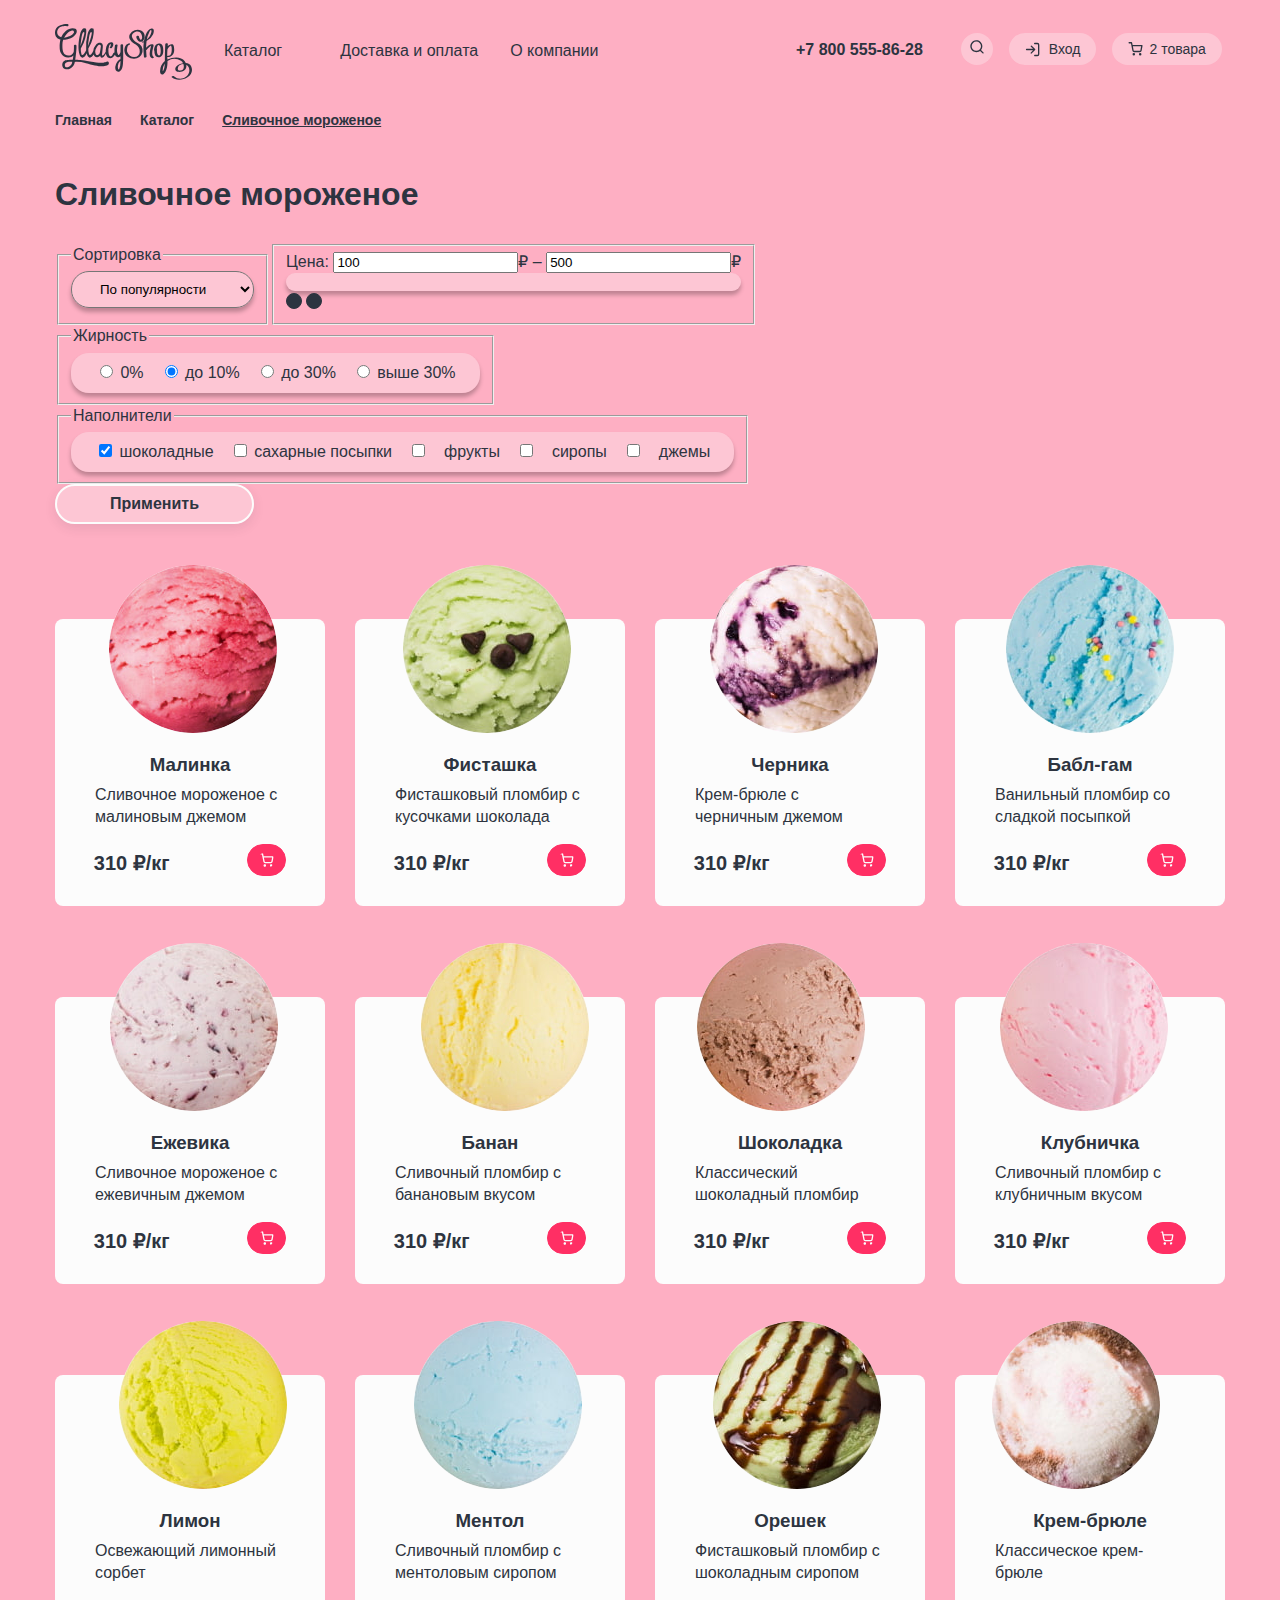
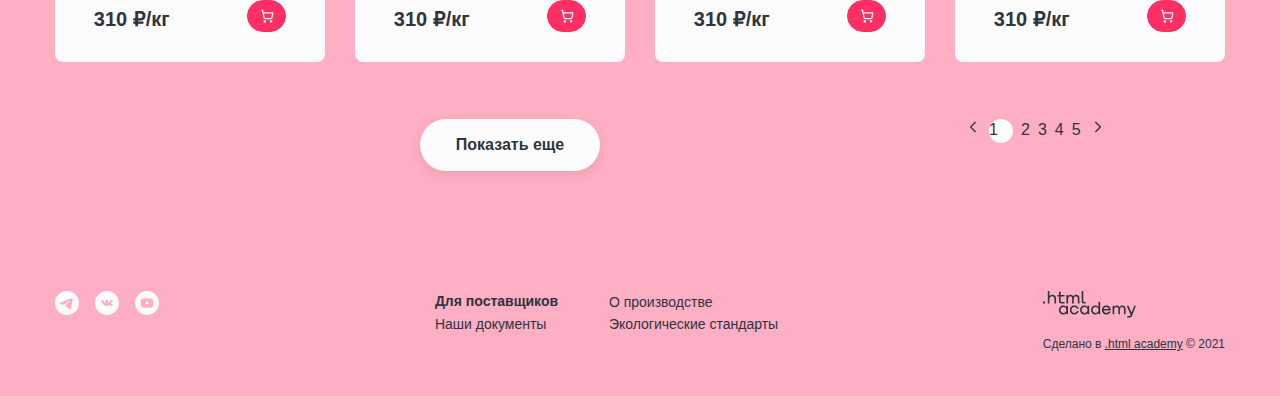
==== commit 951cf794: "Merge pull request #5 from iukait/master" ====
--- a/catalog.html
+++ b/catalog.html
@@ -93,6 +93,7 @@
           <h2 class="visually-hidden">Список товаров с фильтрами</h2>
           <form action="https://echo.htmlacademy.ru" class="catalog-filter" method="get">
             <fieldset class="catalog-filter-group">
+              <!-- select -->
               <legend class="catalog-filter-title">Сортировка</legend>
               <select class="select-control" name="cataloselect">
                 <option value="popular">По популярности</option>
@@ -100,6 +101,7 @@
                 <option value="expensive">Сначала дорогое</option>
               </select>
             </fieldset>
+            <!-- range  -->
             <fieldset class="catalog-filter-group">
               <label>Цена:</label>
               <input type="text" value="100" name="min">₽ –
@@ -107,6 +109,7 @@
               <div class="range-container">
                 <div class="range-scale">
                   <div class="buttons-range"></div>
+                  <!-- range-button  -->
                   <button class="btn-range-handle btn-range-handle-min">
                     <span class="visually-hidden">Установить минимальную цену </span>
                   </button>
@@ -116,41 +119,56 @@
                 </div>
               </div>
             </fieldset>
+
             <fieldset class="catalog-filter-group">
               <legend class="catalog-filter-title">Жирность</legend>
-              <ul class="catalog-filter-list">
+              <!-- radio  -->
+              <ul class="catalog-filter-list-radio">
                 <li class="catalog-filter-item">
+                  <input class="control-input" type="radio" name="fat-content" id="zero-fat" value="0%">
                   <label for="zero-fat" class="control">0%</label>
-                  <input class="control-input" type="radio" name="fat-content" id="zero-fat" value="0%">
                 </li>
                 <li class="catalog-filter-item">
+                  <input class="control-input" type="radio" name="fat-content" id="ten-fat" value="до 10%" checked>
                   <label for="ten-fat" class="control">до 10%</label>
-                  <input class="control-input" type="radio" name="fat-content" id="ten-fat" value="до 10%" checked>
                 </li>
                 <li class="catalog-filter-item">
+                  <input class="control-input" type="radio" name="fat-content" id="thirty-fat" value="до 30%">
                   <label for="thirty-fat" class="control">до 30%</label>
-                  <input class="control-input" type="radio" name="fat-content" id="thirty-fat" value="до 30%">
                 </li>
                 <li class="catalog-filter-item">
+                  <input class="control-input" type="radio" name="fat-content" id="more-fat" value="выше 30%">
                   <label for="more-fat" class="control"> выше 30% </label>
-                  <input class="control-input" type="radio" name="fat-content" id="more-fat" value="выше 30%">
                 </li>
               </ul>
             </fieldset>
-            <fieldset class="checkbox">
+            <fieldset class=>
               <legend class="catalog-filter-title">Наполнители</legend>
-              <label for="chocolate" class="control">шоколадные </label>
-              <input class="control-input" type="checkbox" name="chocolate" id="chocolate" checked>
-              <label for="sugar-sprinkles" class="control">сахарные посыпки</label>
-              <input class="control-input" type="checkbox" id="sugar-sprinkles" name="sugar-sprinkles">
-              <label for="fruits" class="control">фрукты</label>
-              <input class="control-input" type="checkbox" id="fruits" name="fruits">
-              <label for="syrups" class="control">сиропы</label>
-              <input class="control-input" type="checkbox" id="syrups" name="syrups">
-              <label for="jams" class="control">джемы</label>
-              <input class="control-input" type="checkbox" id="jams" name="jams">
+              <!-- checkbox  -->
+              <ul class="catalog-filter-list-checkbox">
+                <li class="checkbox-item">
+                  <input class="control-input" type="checkbox" name="chocolate" id="chocolate" checked>
+                  <label for="chocolate" class="control">шоколадные </label>
+                </li>
+                <li class="checkbox-item">
+                  <input class="control-input" type="checkbox" id="sugar-sprinkles" name="sugar-sprinkles">
+                  <label for="sugar-sprinkles" class="control">сахарные посыпки</label>
+                </li>
+                <li class="checkbox-item">
+                  <input class="control-input" type="checkbox" id="fruits" name="fruits">
+                </li>
+                <label for="fruits" class="control">фрукты</label>
+                <li class="checkbox-item">
+                  <input class="control-input" type="checkbox" id="syrups" name="syrups">
+                </li>
+                <label for="syrups" class="control">сиропы</label>
+                <li class="checkbox-item">
+                  <input class="control-input" type="checkbox" id="jams" name="jams">
+                </li>
+                <label for="jams" class="control">джемы</label>
+              </ul>
             </fieldset>
-            <button class="button" type="submit">Применить</button>
+            <button class="button pink-button" type="submit">Применить</button>
           </form>
         </section>
         <!-- catalog -->
--- a/style/style.css
+++ b/style/style.css
@@ -857,12 +857,38 @@
   display: flex;
 }
 
-.checkbox {
-  background-color: #fcfcfc;
+.btn-range-handle {
+  width: 16px;
+  height: 16px;
+  background: #2D3440;
+  border-radius: 50%;
+  border: 1px solid #2D3440;
   ;
 }
 
-.catalog-filter-group {}
+.catalog-filter-list-checkbox,
+.catalog-filter-list-radio,
+.select-control,
+.buttons-range {
+  background-color: rgba(252, 252, 252, 0.3);
+  margin: 0;
+  list-style: none;
+  display: flex;
+  padding: 9px 24px;
+  gap: 16px;
+  box-shadow: 0 4px 4px rgba(0, 0, 0, 0.25);
+  border-radius: 18px;
+}
+
+.pink-button {
+  padding: 8px 53px;
+  color: #2d3440;
+  background: rgba(252, 252, 252, 0.3);
+  /* basic/extra-light */
+
+  border: 2px solid #fcfcfc;
+  border-radius: 20px;
+}
 
 /* catalog-pagination */
 .pagination-wrapper {
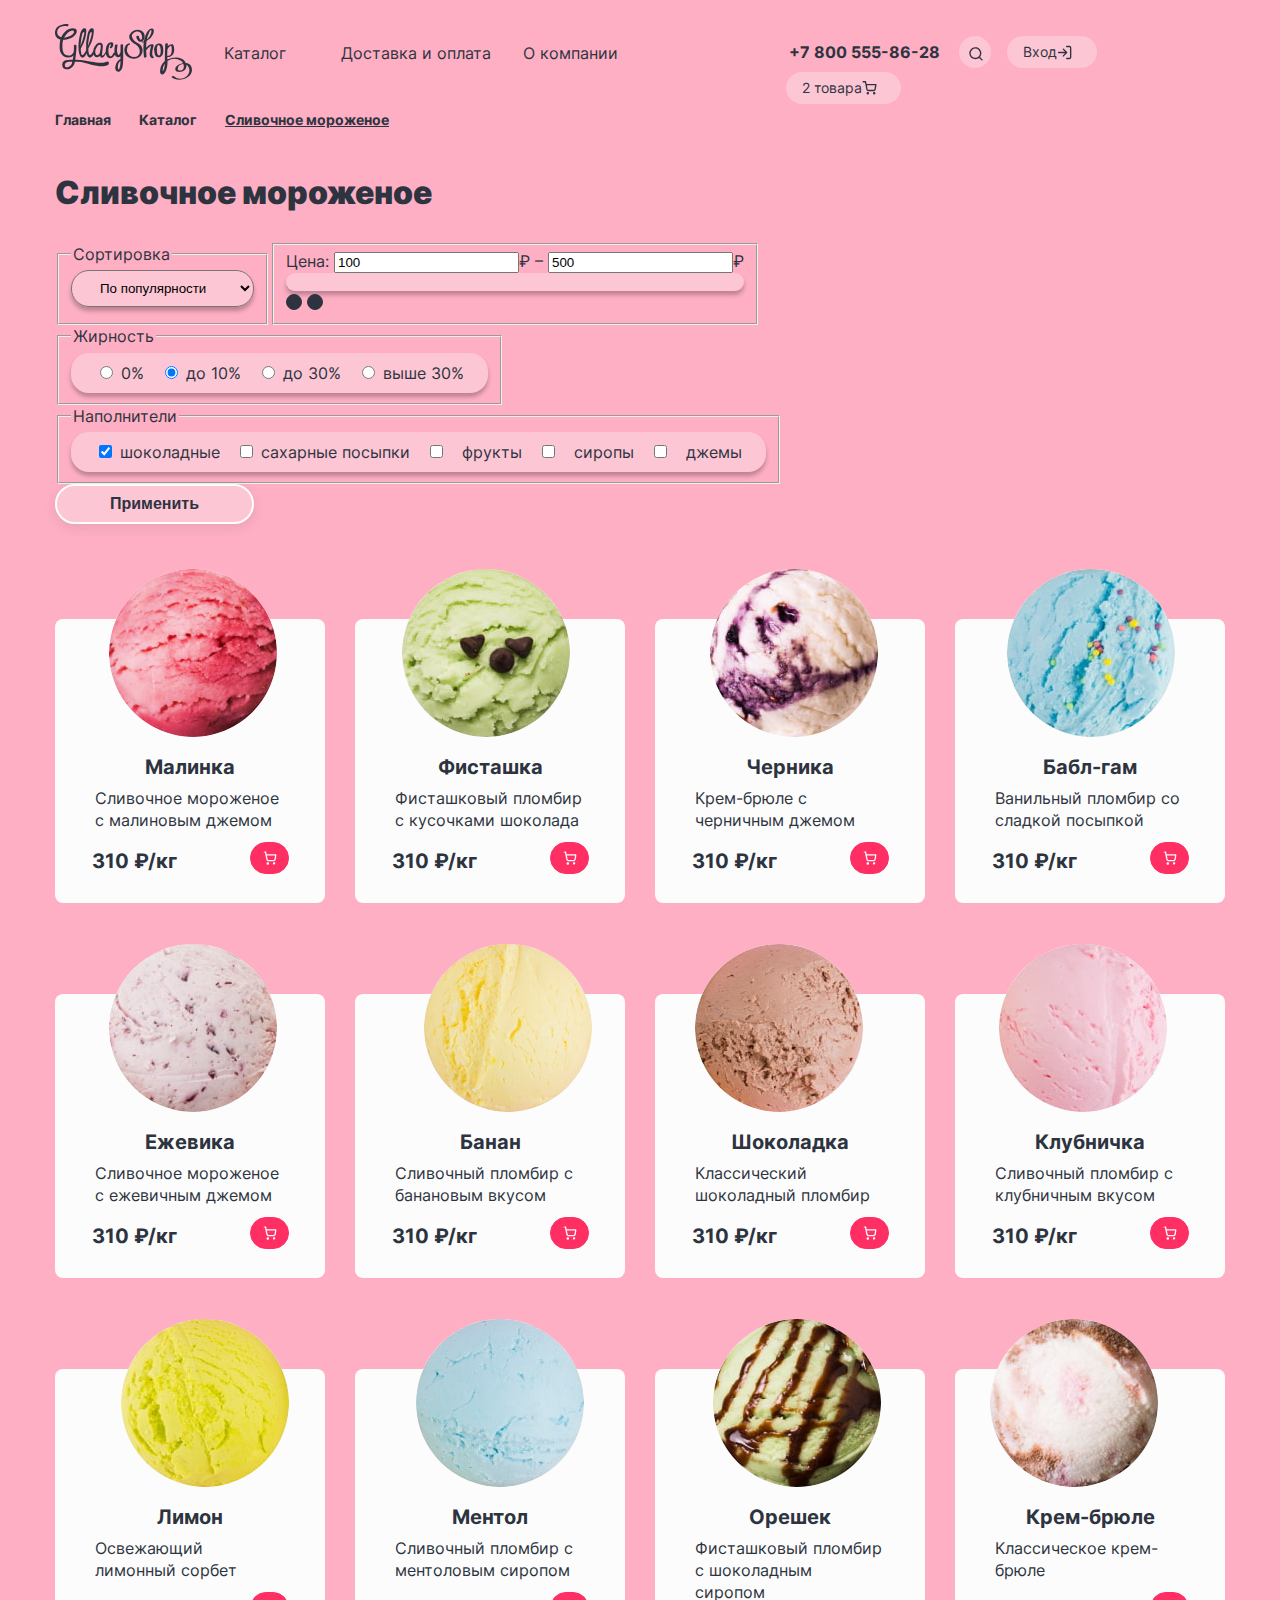
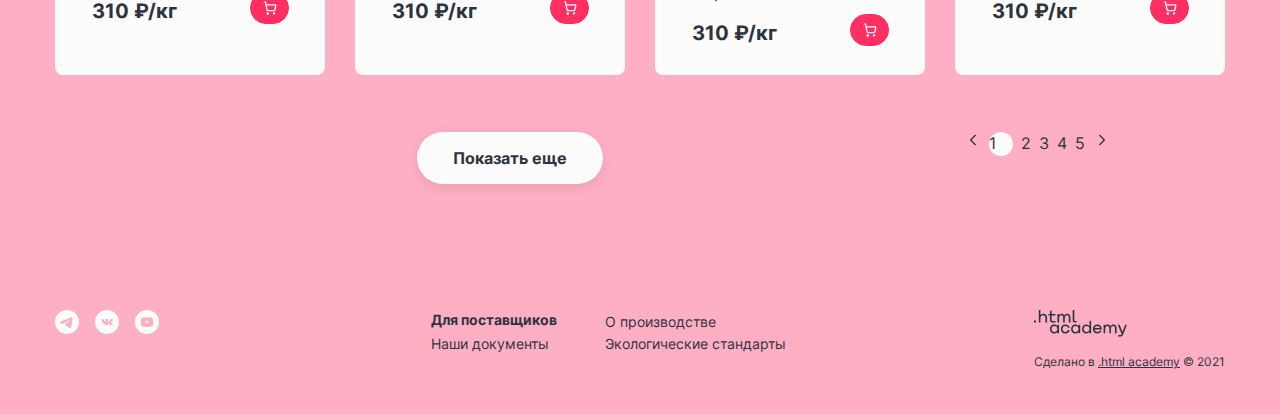
==== commit 19657193: "footer,delivery section were refactored" ====
--- a/catalog.html
+++ b/catalog.html
@@ -51,20 +51,24 @@
               </a>
             </li>
             <li class="navigation-user-item navigation-item-login">
-              <svg xmlns="http://www.w3.org/2000/svg" width="16" height="17" fill="none" viewBox="0 0 16 17">
-                <path fill="#2D3440" fill-rule="evenodd"
-                  d="M9 2.52c0-.36.3-.66.67-.66h2.66a2 2 0 0 1 2 2v9.33a2 2 0 0 1-2 2H9.67a.67.67 0 0 1 0-1.33h2.66a.67.67 0 0 0 .67-.67V3.86a.67.67 0 0 0-.67-.67H9.67A.67.67 0 0 1 9 2.52Zm-3.14 2.2a.67.67 0 0 1 .94 0l3.33 3.33a.69.69 0 0 1 .13.18.66.66 0 0 1-.13.77L6.8 12.33a.67.67 0 1 1-.94-.94l2.2-2.2h-6.4a.67.67 0 1 1 0-1.33h6.4l-2.2-2.2a.67.67 0 0 1 0-.94Z"
-                  clip-rule="evenodd" />
-              </svg>
-              <a href="#" class="navigation-user-link navigation-link-login">Вход</a>
+
+              <a href="#" class="navigation-user-link navigation-link-login">Вход
+                <svg xmlns="http://www.w3.org/2000/svg" width="16" height="17" fill="none" viewBox="0 0 16 17">
+                  <path fill="#2D3440" fill-rule="evenodd"
+                    d="M9 2.52c0-.36.3-.66.67-.66h2.66a2 2 0 0 1 2 2v9.33a2 2 0 0 1-2 2H9.67a.67.67 0 0 1 0-1.33h2.66a.67.67 0 0 0 .67-.67V3.86a.67.67 0 0 0-.67-.67H9.67A.67.67 0 0 1 9 2.52Zm-3.14 2.2a.67.67 0 0 1 .94 0l3.33 3.33a.69.69 0 0 1 .13.18.66.66 0 0 1-.13.77L6.8 12.33a.67.67 0 1 1-.94-.94l2.2-2.2h-6.4a.67.67 0 1 1 0-1.33h6.4l-2.2-2.2a.67.67 0 0 1 0-.94Z"
+                    clip-rule="evenodd" />
+                </svg>
+              </a>
             </li>
             <li class="navigation-user-item navigation-item-cart">
-              <svg xmlns="http://www.w3.org/2000/svg" width="15" height="14" fill="none" viewBox="0 0 15 14">
-                <path fill="#2D3440" fill-rule="evenodd"
-                  d="M1.17.1a.67.67 0 1 0 0 1.34h1.77l.47 2.34v.05l.97 4.83a1.83 1.83 0 0 0 1.82 1.47h5.62a1.83 1.83 0 0 0 1.82-1.47l.93-4.86a.67.67 0 0 0-.66-.8h-9.3L4.14.65a.67.67 0 0 0-.66-.53H1.17Zm4.52 8.3-.81-4.06h8.23l-.78 4.07a.5.5 0 0 1-.49.39H6.18a.5.5 0 0 1-.49-.4Zm-1.13 3.96a1.25 1.25 0 1 1 2.49 0 1.25 1.25 0 0 1-2.5 0Zm6.37 0a1.25 1.25 0 1 1 2.5 0 1.25 1.25 0 0 1-2.5 0Z"
-                  clip-rule="evenodd" />
-              </svg>
-              <a href="#" class="navigation-user-link navigation-link-cart">2 товара</a>
+
+              <a href="#" class="navigation-user-link navigation-link-cart">2 товара
+                <svg xmlns="http://www.w3.org/2000/svg" width="15" height="14" fill="none" viewBox="0 0 15 14">
+                  <path fill="#2D3440" fill-rule="evenodd"
+                    d="M1.17.1a.67.67 0 1 0 0 1.34h1.77l.47 2.34v.05l.97 4.83a1.83 1.83 0 0 0 1.82 1.47h5.62a1.83 1.83 0 0 0 1.82-1.47l.93-4.86a.67.67 0 0 0-.66-.8h-9.3L4.14.65a.67.67 0 0 0-.66-.53H1.17Zm4.52 8.3-.81-4.06h8.23l-.78 4.07a.5.5 0 0 1-.49.39H6.18a.5.5 0 0 1-.49-.4Zm-1.13 3.96a1.25 1.25 0 1 1 2.49 0 1.25 1.25 0 0 1-2.5 0Zm6.37 0a1.25 1.25 0 1 1 2.5 0 1.25 1.25 0 0 1-2.5 0Z"
+                    clip-rule="evenodd" />
+                </svg>
+              </a>
               <span class="visually-hidden">Корзина </span>
             </li>
           </ul>
--- a/style/style.css
+++ b/style/style.css
@@ -1,5 +1,5 @@
 @font-face {
-  font-family: 'Inter', sans-serif;
+  font-family: "Inter";
   font-style: normal;
   font-weight: 400;
   src: url("../fonts/inter-400.woff2") format("woff2");
@@ -7,7 +7,7 @@
 }
 
 @font-face {
-  font-family: 'Inter', sans-serif;
+  font-family: "Inter";
   font-style: normal;
   font-weight: 700;
   src: url("../fonts/inter-700.woff2") format("woff2");
@@ -15,7 +15,7 @@
 }
 
 @font-face {
-  font-family: 'Inter', sans-serif;
+  font-family: "Inter";
   font-style: normal;
   font-weight: 900;
   src: url("../fonts/inter-900.woff2") format("woff2");
@@ -96,6 +96,7 @@
 .navigation-left {
   display: flex;
   margin-right: auto;
+
 }
 
 .logo-wrapper {
@@ -105,31 +106,29 @@
 }
 
 .navigation-list {
-  margin: 0;
-  padding: 0;
-  width: 410px;
+  margin: 35px 0 0;
+  padding: 0;
+  width: 430px;
   flex-wrap: wrap;
   display: flex;
   align-items: flex-start;
-  /*чтоб не росло при переполении*/
   list-style: none;
 }
 
 .navigation-user-list {
   margin: 0;
   padding: 0;
-  width: 451px;
+  width: 439px;
+  display: flex;
   flex-wrap: wrap;
-  display: flex;
   align-items: flex-start;
   column-gap: 16px;
-  margin-top: 33px;
+  margin-top: 36px;
   list-style: none;
 }
 
 .navigation-item {
   padding: 8px 16px;
-  margin-top: 33px;
 }
 
 .navigation-link {
@@ -138,7 +137,11 @@
 }
 
 .navigation-item-select {
-  padding-right: 42px;
+  padding-right: 39px;
+}
+
+.navigation-user-item SVG {
+  margin-right: 8px;
 }
 
 .navigation-user-link {
@@ -151,7 +154,7 @@
   text-decoration: none;
   color: #2D3440;
   line-height: 20px;
-  padding: 7px 22px;
+  padding: 6px 3px;
   display: block;
 }
 
@@ -162,8 +165,6 @@
   width: 32px;
   height: 32px;
   display: flex;
-  justify-content: center;
-  align-items: center;
   box-sizing: border-box;
   font-size: 14px;
   line-height: 20px;
@@ -173,11 +174,15 @@
   background-color: rgba(252, 252, 252, 0.3);
   padding: 6px 16px;
   border-radius: 30px;
+  font-size: 14px;
+  line-height: 20px;
+
+}
+
+.navigation-link-login,
+.navigation-link-cart {
   display: flex;
   align-items: center;
-  justify-content: center;
-  font-size: 14px;
-  line-height: 20px;
 }
 
 .navigation-item-cart {
@@ -195,17 +200,14 @@
   padding-right: 8.33px;
 }
 
-.navigation-link-login {
-  margin-left: 8px;
-}
-
-.navigation-link-cart {
-  margin-left: 6px;
-}
+.navigation-link-login {}
+
+.navigation-link-cart {}
 
 /* main  slider*/
 .slider {
   margin-bottom: 80px;
+  position: relative;
 }
 
 .slider-list {
@@ -213,8 +215,8 @@
   padding: 0;
   list-style: none;
   display: flex;
+  padding-left: 70px;
   align-items: center;
-  padding-left: 70px;
 }
 
 .slider-item {
@@ -226,20 +228,19 @@
 }
 
 .slider-item:not(.slider-item-active) {
-  margin-left: 75px;
+  margin-left: 54px;
 }
 
 .slider-text-wrapper {
   display: none;
   width: 470px;
-  padding-top: 136px;
+  padding-top: 132px;
 }
 
 .slider-title {
   font-weight: 900;
   font-size: 36px;
   line-height: 46px;
-  letter-spacing: -0.07em;
   margin: 0;
   margin-bottom: 24px;
 }
@@ -248,26 +249,34 @@
   width: 429px;
   font-size: 18px;
   line-height: 24px;
-  letter-spacing: 0.04em;
-  padding-top: 5px;
-  margin: 0;
-  margin-bottom: 48px;
+  padding-top: 1px;
+  margin: 0 0 58px;
 }
 
 .slider-img-wrapper {
-  width: 66px;
-  height: 150px;
+  /* width: 110px;
+  height: 180px; */
+  width: 93px;
+  height: 151px;
   opacity: 0.4;
   margin: 0 auto;
   position: relative;
-}
-
+  margin-top: 32px;
+}
+
+/* костыль ??? */
+/* .slider-img-wrapper .second {
+  padding-top: 16px;
+  width: 93px;
+  height: 144px;
+  margin-left: 19px;
+} */
 
 .slider-item-active .slider-img-wrapper {
-  width: 327px;
-  height: 507px;
+  width: 333px;
+  height: 504px;
   opacity: 1;
-  padding-top: 21px;
+  margin-top: 17px;
 }
 
 .slider-img {
@@ -275,17 +284,6 @@
   height: auto;
 }
 
-.pink-bg {
-  position: absolute;
-  width: 100px;
-  height: 100px;
-  background: #ffcbd8;
-  opacity: 0.4;
-  border-radius: 50%;
-  left: calc(50% - 100px/2);
-  top: calc(50% - 100px/2);
-}
-
 .button-white {
   border: 4px solid rgba(252, 252, 252, 0.4);
   box-shadow: 0 4px 12px rgba(45, 52, 64, 0.1);
@@ -294,10 +292,11 @@
 .slider-link {
   text-decoration: none;
   color: #2D3440;
+
 }
 
 .slider-pagination-button {
-  position: relative;
+  position: absolute;
   border: 2px solid;
   color: #fff;
   border-radius: 50%;
@@ -307,13 +306,13 @@
 }
 
 .slider-preview {
-  left: 530px;
-  top: -275px;
+  left: 526px;
+  top: 254px;
 }
 
 .slider-nex {
-  left: 811px;
-  top: -275px;
+  left: 853px;
+  top: 252px;
 }
 
 .slider-pagination {
@@ -342,7 +341,12 @@
   margin: 0;
   padding: 0;
   display: flex;
+  flex-wrap: wrap;
   justify-content: space-between;
+}
+
+.social-items {
+  margin-left: 16~px;
 }
 
 .wrapper {
@@ -354,6 +358,7 @@
 .free-gifts {
   width: 100%;
   margin-bottom: 81px;
+
 }
 
 .free-gifts-title {
@@ -363,6 +368,7 @@
   line-height: 46px;
   text-align: center;
   margin-bottom: 55px;
+
 }
 
 .free-gift-list {
@@ -379,16 +385,26 @@
   display: flex;
   background-color: #ff7799;
   border-radius: 16px;
+  padding: 36px 229px 32px 36px;
 }
 
 .free-gift-item-wrapper {
   display: flex;
   flex-direction: column;
   align-items: flex-start;
-  padding-left: 38px;
-  padding-bottom: 38px;
-  padding-top: 38px;
   justify-content: space-between;
+}
+
+.raspberry {
+  background-image: url("..//images/raspberry.jpg");
+  background-repeat: no-repeat;
+  background-position: right bottom;
+}
+
+.marshmallow {
+  background-image: url("..//images/marshmallowjpg.jpg");
+  background-repeat: no-repeat;
+  background-position: right bottom;
 }
 
 .free-gift-subtitle {
@@ -396,10 +412,13 @@
   font-size: 24px;
   line-height: 30px;
   margin: 0;
+  margin-bottom: 28px;
 }
 
 .free-gift-desc {
   margin: 0;
+  margin-bottom: 24px;
+  width: 305px;
 }
 
 /* catalog */
@@ -414,7 +433,7 @@
   line-height: 46px;
   text-align: center;
   width: 588px;
-  margin-bottom: 107px;
+  margin-bottom: 54px;
 }
 
 .catalog-list {
@@ -431,14 +450,19 @@
   display: flex;
   flex-direction: column;
   position: relative;
+}
+
+.helper-white {
+  width: 270px;
+  background-color: red;
+  height: 52px;
 }
 
 .catalog-img {
   border-radius: 50%;
   position: absolute;
-  left: -41px;
-  top: -54px;
-
+  left: -36px;
+  top: -50px;
 }
 
 .catalog-item {
@@ -449,7 +473,7 @@
   width: 270px;
   border-radius: 8px;
   background-color: #fcfcfc;
-
+  /* padding: 133px 40px 28px 40px; */
 }
 
 .catalog-item-title {
@@ -457,13 +481,17 @@
   margin: 0;
   color: #2D3440;
   margin-bottom: 8px;
-  margin-top: 135px;
+  margin-top: 136px;
+  font-weight: 700;
+  font-size: 20px;
+  line-height: 24px;
 }
 
 .catalog-item-desc {
   width: 190px;
   margin: 0;
-  margin-bottom: 16px;
+  margin-bottom: 11px;
+  line-height: 22px;
 }
 
 .catalog-item-wrapper {
@@ -499,17 +527,17 @@
 .about-wrapper {
   background-color: #fcfcfc;
   border-radius: 16px;
-  padding: 60px 17px;
+  padding: 56px 17px;
 }
 
 .about-title {
-  width: 995px;
+  width: 997px;
   margin: 0 auto;
   font-weight: 900;
   font-size: 32px;
   line-height: 46px;
-  letter-spacing: -0.08em;
-  margin-bottom: 57px;
+  margin-bottom: 53px;
+  text-align: center;
 }
 
 .about-list {
@@ -518,7 +546,12 @@
   list-style: none;
   display: grid;
   grid-template-columns: 505px 505px;
-  gap: 40px 35px;
+  gap: 37px 35px;
+}
+
+.about-item {
+  width: 530px;
+  padding-top: 3px;
 }
 
 .about-item-desc {
@@ -535,7 +568,7 @@
 /* newsletter */
 .newsletter {
   width: 570px;
-  background: url("../images/news.jpg") no-repeat;
+  background: #fff url("../images/news.jpg") no-repeat;
   border-radius: 16px;
   padding-left: 32px;
   padding-top: 33px;
@@ -562,7 +595,7 @@
 .mailing {
   width: 570px;
   border-radius: 16px;
-  background: url("../images/subscription.jpg") no-repeat;
+  background: url("../images/subscription.jpg") repeat;
   padding: 6px;
 }
 
@@ -570,6 +603,8 @@
   background: #ffffff;
   border-radius: 16px;
   padding: 26px;
+  box-sizing: border-box;
+  height: 100%;
 }
 
 .mailing-text {
@@ -611,26 +646,27 @@
 
 /* delivery */
 .delivery {
-  background: url("../images/delivery.jpg") no-repeat;
-  display: flex;
-  padding-left: 102px;
+  background: #f1f1f3 url("../images/delivery.jpg") no-repeat;
+  display: flex;
+  padding: 0 64px 64px 61px;
   border-radius: 16px;
   margin-bottom: 80px;
-  padding-right: 64px;
 }
 
 .delivery-form-input-wrapper {
-  display: flex;
-  flex-wrap: wrap;
-  margin-bottom: 32px;
+  display: grid;
+  grid-template-columns: 117px 287px;
   column-gap: 16px;
   row-gap: 20px;
+  box-shadow: 0 8px 16px rgba(45, 52, 64, 0.12);
+  border-radius: 8px;
 }
 
 .delivery-about {
-  width: 371px;
-  margin-right: 135px;
-  margin-top: 165px;
+  width: 500px;
+  margin-right: 63px;
+  margin-top: 130px;
+  padding: 38px;
 }
 
 .delivery-title {
@@ -646,26 +682,27 @@
 
 .delivery-text {
   margin: 0;
-  margin-bottom: 163px;
   font-size: 16px;
   line-height: 22px;
+  width: 372px;
 }
 
 .delivery-form {
   background-color: #fcfcfc;
   width: 500px;
   margin-top: 64px;
-  padding: 40px;
-}
-
+  padding: 42px 40px 42px;
+}
+
+/* ???????? */
 .delivery-form .button-red {
-  margin-right: 0;
-  margin-left: 0;
-  margin-bottom: 42px;
+  grid-column: 1/-1;
+  justify-self: center;
+  margin-top: 10px;
 }
 
 .delivery-form input {
-  padding: 14px 16px;
+  padding: 15px 16px;
   display: block;
   border: 1px solid #b9b9b9;
   border-radius: 4px;
@@ -676,24 +713,35 @@
   font-size: 16px;
   line-height: 20px;
   margin-bottom: 8px;
+  padding-top: 11px;
 }
 
 .delivery-form-date {
-  width: 117px;
+  display: flex;
+  flex-direction: column;
 }
 
 .delivery-form-text {
   margin: 0;
-  margin-bottom: 32px;
+  grid-column: 1/-1;
 }
 
 .delivery-form-tel {
-  width: 287px;
+  display: flex;
+  flex-direction: column;
 }
 
 .delivery-form-address {
-  width: 420px;
+  display: flex;
+  flex-direction: column;
   box-shadow: 0 4px 4px rgba(0, 0, 0, 0.25);
+  grid-column: 1/-1;
+
+}
+
+/* ????? */
+.delivery-form-address label {
+  padding-top: 2px;
 }
 
 .delivery-data {
@@ -702,13 +750,9 @@
 
 /* contact */
 .contact {
-  width: 1170px;
-  background: url("../images/feedback.jpg") no-repeat;
-  display: flex;
+  background: #e4c1c5 url("../images/feedback.jpg") no-repeat;
   border-radius: 16px;
-  padding-left: 64px;
-  padding-top: 64px;
-  padding-bottom: 64px;
+  padding: 64px 0 64px 64px;
 }
 
 .contact-wrapper {
@@ -722,11 +766,16 @@
   margin: 0;
   padding: 0;
   color: #565C66;
+  margin-bottom: 12px;
+}
+
+.contact-address {
+  margin: 0;
+  margin-bottom: 24px;
 }
 
 .contact-button {
-  display: inline;
-  margin-bottom: 40px;
+  align-items: center;
 }
 
 .contact-address {
@@ -752,14 +801,16 @@
 .contact-time {
   color: #565C66;
   margin: 0;
-  margin-bottom: 32px;
+  margin-bottom: 26px;
+  font-size: 14px;
+  line-height: 20px;
 }
 
 /* footer */
 .main-footer {
   display: flex;
   justify-content: space-between;
-  padding-top: 40px;
+  padding-top: 46px;
 }
 
 .footer-documents {
@@ -768,6 +819,7 @@
 
 .footer-documents-list {
   list-style: none;
+
 }
 
 .footer-documents-link {
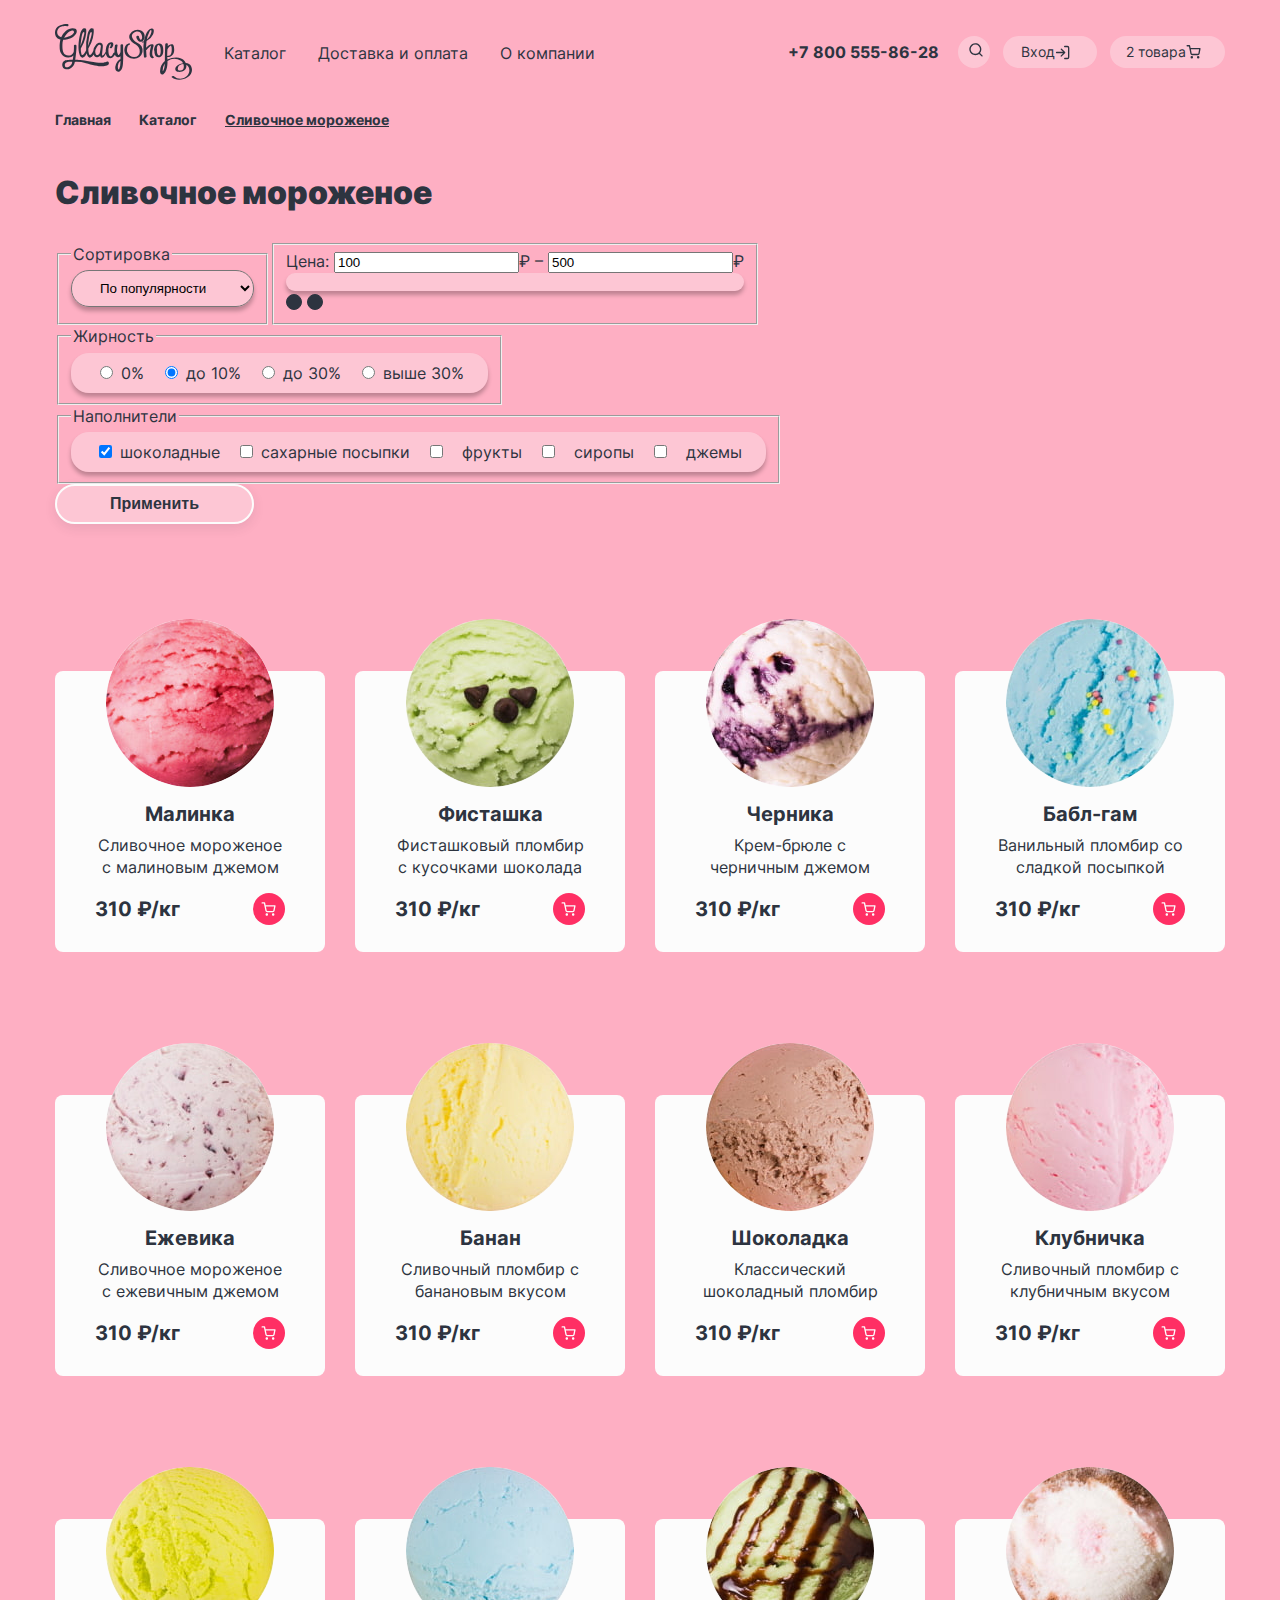
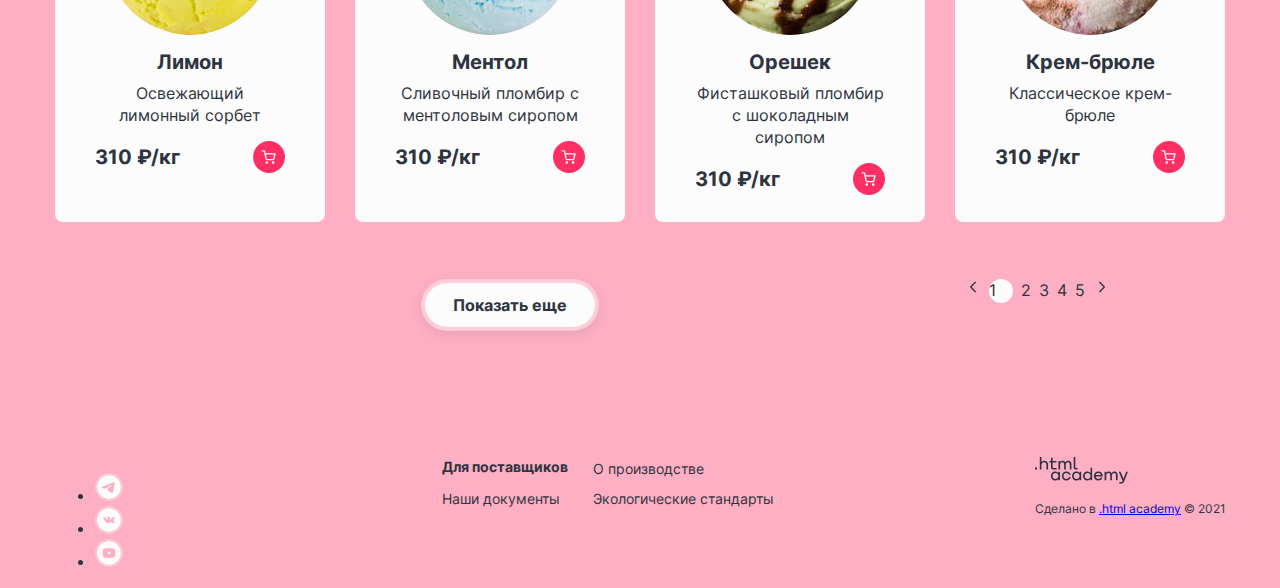
==== commit ef9c4199: "Merge pull request #6 from iukait/master" ====
--- a/catalog.html
+++ b/catalog.html
@@ -507,6 +507,7 @@
         </footer>
       </main>
     </div>
+    <script src="./script/app.js"></script>
   </body>
 
 </html>
--- a/style/style.css
+++ b/style/style.css
@@ -57,11 +57,21 @@
   font-weight: 700;
   font-size: 16px;
   line-height: 20px;
+  background-clip: padding-box;
   background-color: #fcfcfc;
-  padding: 12px 32px;
+  padding: 12px 28px;
   border: 4px solid rgba(252, 252, 252, 0.4);
   box-shadow: 0 4px 12px rgba(45, 52, 64, 0.1);
   border-radius: 26px;
+}
+
+.button-red {
+  display: block;
+  text-decoration: none;
+  color: #fcfcfc;
+  padding: 12px 32px;
+  background: #ff2f64;
+  box-shadow: 0 4px 12px rgba(45, 52, 64, 0.1);
 }
 
 .visually-hidden {
@@ -91,17 +101,16 @@
   justify-content: space-between;
   width: 100%;
   line-height: 20px;
+  margin-bottom: 24px;
 }
 
 .navigation-left {
   display: flex;
   margin-right: auto;
-
 }
 
 .logo-wrapper {
   margin-top: 24px;
-  margin-bottom: 24px;
   margin-right: 16px;
 }
 
@@ -115,50 +124,98 @@
   list-style: none;
 }
 
-.navigation-user-list {
-  margin: 0;
-  padding: 0;
-  width: 439px;
-  display: flex;
-  flex-wrap: wrap;
-  align-items: flex-start;
-  column-gap: 16px;
-  margin-top: 36px;
+/* catalog-drop-down menu  */
+
+.navigation-item-select {
+  position: relative;
+}
+
+.block-select {
+  position: absolute;
+  display: none;
+  background-color: #fcfcfc;
+  width: 138px;
+  padding: 16px;
+  box-sizing: border-box;
+  transform: translateY(100%);
+  left: 2px;
+  bottom: -7px;
+  box-shadow: 0 8px 16px rgba(45, 52, 64, 0.12);
+  border-radius: 4px;
+  z-index: 1;
+}
+
+.block-list-select {
+  margin: 0;
   list-style: none;
-}
-
-.navigation-item {
-  padding: 8px 16px;
-}
-
-.navigation-link {
+  box-sizing: border-box;
+  padding: 0;
+}
+
+.block-link-select {
   text-decoration: none;
-  color: #2D3440;
-}
-
-.navigation-item-select {
-  padding-right: 39px;
-}
-
-.navigation-user-item SVG {
-  margin-right: 8px;
-}
-
+  color: inherit;
+  font-family: 'Inter';
+  font-style: normal;
+  font-weight: 400;
+  font-size: 14px;
+  line-height: 20px;
+  display: block;
+  margin-bottom: 10px;
+}
+
+.block-link-select:last-child() {
+  margin-bottom: 5px;
+}
+
+.select-title {
+  display: block;
+  font-weight: 700;
+  position: relative;
+  margin-bottom: 23px;
+}
+
+.select-title::after {
+  position: absolute;
+  content: url("..//images/header/dasher.svg");
+  width: 103px;
+  height: 0;
+  top: 17px;
+  left: 0;
+}
+
+.navigation-item-select--open .block-select {
+  display: block;
+}
+
+.navigation-link-select svg {
+  color: #2d3440
+}
+
+.navigation-item-select--open .navigation-link-select {
+  display: flex;
+  background-color: #ff4d79;
+  padding: 8px 17px 8px 16px;
+  color: #fcfcfc;
+  border-radius: 30px;
+}
+
+.navigation-item-select--open .navigation-link-select svg {
+  color: #fcfcfc;
+  transform: rotate(-180deg);
+}
+
+/* .catalog-select:hover {
+  background: rgba(252, 252, 252, 0.5);
+} */
 .navigation-user-link {
   text-decoration: none;
   color: #2D3440;
 }
 
-.navigation-link-tel {
-  font-weight: 700;
-  text-decoration: none;
-  color: #2D3440;
-  line-height: 20px;
-  padding: 6px 3px;
-  display: block;
-}
-
+/* search-block  */
 .navigation-item-search {
+  position: relative;
   background-color: rgba(252, 252, 252, 0.3);
   padding: 10px;
   border-radius: 50%;
@@ -170,22 +227,212 @@
   line-height: 20px;
 }
 
+.navigation-item-search .navigation-user-link svg {
+  position: absolute;
+  top: -3px;
+  right: -23px;
+  color: #2D3440;
+}
+
+.block-search {
+  position: absolute;
+  width: 356px;
+  padding: 24px 16px;
+  background: #FCFCFC;
+  border-radius: 4px;
+  display: none;
+  box-sizing: border-box;
+  transform: translateY(100%);
+  bottom: -8px;
+  right: 1px;
+  z-index: 1;
+}
+
+.block-search-input {
+  width: 324px;
+  height: 48px;
+}
+
+.navigation-item-search--open .block-search {
+  display: block;
+}
+
+.navigation-user-list {
+  margin: 0;
+  padding: 0;
+  width: 450px;
+  display: flex;
+  flex-wrap: wrap;
+  align-items: flex-start;
+  column-gap: 13px;
+  margin-top: 36px;
+  list-style: none;
+  justify-content: flex-end;
+}
+
+.navigation-item {
+  padding: 8px 16px;
+}
+
+.navigation-item.navigation-item-select.navigation-item-select--open {
+  padding: 0;
+}
+
+.navigation-item-search--open {
+  background-color: #ff4d79;
+  padding: 8px 17px 8px 16px;
+  color: #fcfcfc;
+  border-radius: 50%;
+  width: 32px;
+  height: 32px;
+  box-sizing: border-box;
+  position: relative;
+  display: flex;
+}
+
+.navigation-item-search--open .navigation-user-link-search svg {
+  position: absolute;
+  top: 8px;
+  right: -1px;
+  color: #fcfcfc;
+
+}
+
+.navigation-item:hover {
+  background: rgba(252, 252, 252, 0.5);
+  border-radius: 30px;
+}
+
+.navigation-item:focus {
+  background: rgba(252, 252, 252, 0.5);
+  border: 2px solid #2D3440;
+  border-radius: 30px;
+  outline: none;
+}
+
+.navigation-link {
+  text-decoration: none;
+  color: #2D3440;
+  display: flex;
+  gap: 7px;
+}
+
+.navigation-link svg {
+  order: 1;
+}
+
+.navigation-user-item:not(.navigation-link-tel) .navigation-user-link {
+  position: relative;
+}
+
+.navigation-user-item SVG {
+  margin-right: 8px;
+}
+
+.navigation-link-tel {
+  font-weight: 700;
+  text-decoration: none;
+  color: #2D3440;
+  line-height: 20px;
+  padding: 6px 6px;
+  display: block;
+}
+
 .navigation-item-login {
+
   background-color: rgba(252, 252, 252, 0.3);
-  padding: 6px 16px;
+  padding: 6px 18px;
   border-radius: 30px;
   font-size: 14px;
   line-height: 20px;
-
-}
-
-.navigation-link-login,
+  position: relative;
+}
+
+.navigation-link-login {
+  display: flex;
+  align-items: center;
+}
+
+/* block-login  */
+.block-login {
+  display: none;
+  width: 420px;
+  position: absolute;
+  box-sizing: border-box;
+  transform: translateY(100%);
+  right: -3px;
+  bottom: -7px;
+  background-color: #fcfcfc;
+  border-radius: 4px;
+  padding: 48px;
+  z-index: 1;
+}
+
+.navigation-item-login--open {
+  display: block;
+  background-color: #ff4d79;
+  padding: 6px 18px;
+  border-radius: 30px;
+  font-size: 14px;
+  line-height: 20px;
+}
+
+.navigation-item-login--open .block-login {
+  display: block;
+}
+
+.navigation-item-login--open .navigation-link-login svg,
+.navigation-item-login--open .navigation-link-login {
+  color: #fcfcfc;
+}
+
+.block-login-title {
+  font-weight: 700;
+  font-size: 24px;
+  line-height: 30px;
+  margin: 0;
+  margin-bottom: 31px;
+}
+
+.block-login-email,
+.block-login-password {
+  display: block;
+  width: 283px;
+  padding: 14px 16px;
+  background: #ffffff;
+  border: 1px solid #b9b9b9;
+  border-radius: 4px;
+  margin-bottom: 15px;
+}
+
+.block-login-email::placeholder {
+  font-weight: 400;
+  font-size: 16px;
+  line-height: 20px;
+  color: #2D3440;
+}
+
+.block-login-wrapper {
+  display: flex;
+  column-gap: 23px;
+}
+
+.block-login-wrapper a {
+  color: #2D3440;
+}
+
 .navigation-link-cart {
+  position: relative;
   display: flex;
   align-items: center;
 }
 
+.navigation-link-cart svg {
+  color: #2D3440;
+}
+
 .navigation-item-cart {
+  position: relative;
   background-color: rgba(252, 252, 252, 0.3);
   border-radius: 30px;
   display: flex;
@@ -196,18 +443,139 @@
   line-height: 20px;
 }
 
+/* block-cart  */
+.block-cart {
+  position: absolute;
+  display: none;
+  width: 435px;
+  background-color: #fcfcfc;
+  padding: 48px;
+  transform: translateY(100%);
+  bottom: -8px;
+  right: 1px;
+  z-index: 1;
+  box-sizing: border-box;
+}
+
+.navigation-item-cart--open .block-cart {
+  display: block;
+}
+
+.block-cart-title {
+  font-weight: 700;
+  font-size: 24px;
+  line-height: 30px;
+  margin: 0;
+  margin-bottom: 30px;
+}
+
+.block-cart-desc {
+  margin: 0;
+  font-weight: 700;
+  font-size: 18px;
+  line-height: 22px;
+  margin-bottom: 3px;
+}
+
+.block-cart-sum {
+  margin: 0;
+  font-size: 14px;
+  line-height: 20px;
+  color: #b9b9b9;
+}
+
+.block-cart-list {
+  padding: 0;
+  margin: 0;
+  border-bottom: 1px solid #e7e7e7;
+  padding-bottom: 7px;
+  margin-bottom: 28px;
+}
+
+.block-cart-item {
+  display: flex;
+  column-gap: 16px;
+  margin-bottom: 23px;
+}
+
+.block-cart-img {
+  border-radius: 50%;
+}
+
+.block-cart-wrapper {
+  margin-right: 65px;
+}
+
+.block-cart-price {
+  font-weight: 700;
+  font-size: 18px;
+  line-height: 22px;
+  align-self: center;
+}
+
+.block-cart-close {
+  background: url("../images/close.svg") no-repeat;
+  border: none;
+  margin-left: auto;
+  align-self: center;
+}
+
+.total-wrapper {
+  display: flex;
+}
+
+.block-carr-total {
+  align-self: center;
+  font-weight: 700;
+  font-size: 18px;
+  line-height: 22px;
+  margin-left: auto;
+
+}
+
 .svg-in {
   padding-right: 8.33px;
 }
 
-.navigation-link-login {}
-
-.navigation-link-cart {}
+/* *****  */
+.navigation-item-cart--open {
+  background: rgb(255, 74, 120);
+  padding: 8px 16px;
+  border-radius: 30px;
+}
+
+.navigation-item-cart--open .navigation-link-cart ~ {
+  color: #fcfcfc;
+}
+
+.navigation-item-cart--open .navigation-link-cart svg {
+  color: #fcfcfc;
+}
+
+/* .navigation-link .navigation-user-item:hover {
+  background: rgba(252, 252, 252, 0.5);
+  padding: 8px 16px;
+  border-radius: 27px;
+} */
+
+.navigation-user-link:focus {
+  background: rgba(252, 252, 252, 0.5);
+  border: 2px solid #2D3440;
+  border-radius: 27px;
+}
+
+
+.navigation-user-item:active {
+  background: #FCFCFC;
+  border-radius: 27px;
+}
+
 
 /* main  slider*/
 .slider {
-  margin-bottom: 80px;
+  margin-bottom: 76px;
   position: relative;
+  outline: #fc50bd 2px solid;
 }
 
 .slider-list {
@@ -221,6 +589,7 @@
 
 .slider-item {
   display: flex;
+  margin-right: 65px;
 }
 
 .slider-item-active .slider-text-wrapper {
@@ -228,7 +597,7 @@
 }
 
 .slider-item:not(.slider-item-active) {
-  margin-left: 54px;
+  margin-right: 48px;
 }
 
 .slider-text-wrapper {
@@ -243,6 +612,7 @@
   line-height: 46px;
   margin: 0;
   margin-bottom: 24px;
+  overflow-x: hidden;
 }
 
 .slider-desc {
@@ -251,30 +621,21 @@
   line-height: 24px;
   padding-top: 1px;
   margin: 0 0 58px;
+  overflow-x: hidden;
 }
 
 .slider-img-wrapper {
-  /* width: 110px;
-  height: 180px; */
   width: 93px;
-  height: 151px;
+  height: 150px;
   opacity: 0.4;
   margin: 0 auto;
   position: relative;
   margin-top: 32px;
 }
 
-/* костыль ??? */
-/* .slider-img-wrapper .second {
-  padding-top: 16px;
-  width: 93px;
-  height: 144px;
-  margin-left: 19px;
-} */
-
 .slider-item-active .slider-img-wrapper {
-  width: 333px;
-  height: 504px;
+  width: 329px;
+  height: 507px;
   opacity: 1;
   margin-top: 17px;
 }
@@ -284,15 +645,9 @@
   height: auto;
 }
 
-.button-white {
-  border: 4px solid rgba(252, 252, 252, 0.4);
-  box-shadow: 0 4px 12px rgba(45, 52, 64, 0.1);
-}
-
 .slider-link {
   text-decoration: none;
   color: #2D3440;
-
 }
 
 .slider-pagination-button {
@@ -318,6 +673,7 @@
 .slider-pagination {
   list-style: none;
   display: flex;
+  flex-wrap: wrap;
   margin: 0;
   padding: 0;
   width: 52px;
@@ -327,38 +683,43 @@
 .bullet {
   width: 12px;
   height: 12px;
+  background-color: rgb(252, 252, 252, 0.3);
+  display: block;
+  border: none;
+  border-radius: 50%;
+}
+
+.bullet-active {
   background-color: #fcfcfc;
-  opacity: 0.3;
-}
-
-.slider-pagination-button-current {
-  background-color: #fff;
-}
-
-.social-list {
-  width: 104px;
+}
+
+.social-list-top {
+  width: 130px;
   list-style: none;
   margin: 0;
   padding: 0;
   display: flex;
   flex-wrap: wrap;
+  justify-content: flex-end;
+
+  gap: 12px
+}
+
+.social-link svg {
+  border: 2px solid rgba(252, 252, 252, 0.3);
+  border-radius: 24px;
+}
+
+.wrapper {
+  display: flex;
   justify-content: space-between;
-}
-
-.social-items {
-  margin-left: 16~px;
-}
-
-.wrapper {
-  display: flex;
-  justify-content: space-between;
+  align-items: center;
 }
 
 /* free-gifts section */
 .free-gifts {
   width: 100%;
   margin-bottom: 81px;
-
 }
 
 .free-gifts-title {
@@ -367,8 +728,7 @@
   font-size: 32px;
   line-height: 46px;
   text-align: center;
-  margin-bottom: 55px;
-
+  margin-bottom: 53px;
 }
 
 .free-gift-list {
@@ -447,51 +807,58 @@
 
 .catalog-item-link {
   text-decoration: none;
-  display: flex;
+  /* display: flex; */
   flex-direction: column;
   position: relative;
-}
-
-.helper-white {
-  width: 270px;
-  background-color: red;
-  height: 52px;
+  display: block;
 }
 
 .catalog-img {
   border-radius: 50%;
+  /* position: absolute;
+  left: -36px;
+  top: -50px; */
+}
+
+.catalog-item {
+  margin: 0;
+  /* display: flex; */
+  /* flex-direction: column; */
+  /* align-items: center; */
+  width: 270px;
+  position: relative;
+  text-align: center;
+  padding: 0 0 27px 0;
+}
+
+.catalog-item::before {
+  content: "";
+  height: calc(100% - 52px);
+  width: 100%;
+  background-color: #fcfcfc;
+  border-radius: 8px;
   position: absolute;
-  left: -36px;
-  top: -50px;
-}
-
-.catalog-item {
-  margin: 0;
-  display: flex;
-  flex-direction: column;
-  align-items: center;
-  width: 270px;
-  border-radius: 8px;
-  background-color: #fcfcfc;
-  /* padding: 133px 40px 28px 40px; */
+  bottom: 0;
+  left: 0;
+  z-index: -1;
 }
 
 .catalog-item-title {
-  align-self: center;
-  margin: 0;
+  margin: 0 auto;
   color: #2D3440;
   margin-bottom: 8px;
-  margin-top: 136px;
+  margin-top: 10px;
   font-weight: 700;
   font-size: 20px;
   line-height: 24px;
+  width: 200px;
 }
 
 .catalog-item-desc {
   width: 190px;
-  margin: 0;
-  margin-bottom: 11px;
+  margin: 2px auto 15px;
   line-height: 22px;
+  text-align: center;
 }
 
 .catalog-item-wrapper {
@@ -499,7 +866,6 @@
   display: flex;
   align-items: center;
   justify-content: space-around;
-  margin-bottom: 24px;
 }
 
 .catalog-item-price {
@@ -509,11 +875,18 @@
   margin: 0;
 }
 
+.catalog-item-button {
+  min-width: 32px;
+  min-height: 32px;
+  border-radius: 26px;
+  background-color: #ff2f64;
+  display: flex;
+  align-items: center;
+  margin-left: -7px;
+}
+
 .catalog-item-button svg {
-  border: 1px solid #ff2f64;
-  background-color: #ff2f64;
-  padding: 8px 11px;
-  border-radius: 26px;
+  padding: 8px 8px;
 }
 
 /* about */
@@ -536,7 +909,7 @@
   font-weight: 900;
   font-size: 32px;
   line-height: 46px;
-  margin-bottom: 53px;
+  margin-bottom: 54px;
   text-align: center;
 }
 
@@ -546,7 +919,7 @@
   list-style: none;
   display: grid;
   grid-template-columns: 505px 505px;
-  gap: 37px 35px;
+  gap: 37px 34px;
 }
 
 .about-item {
@@ -555,8 +928,35 @@
 }
 
 .about-item-desc {
+  position: relative;
   margin: 0;
   padding-left: 88px;
+
+}
+
+.about-item-desc::before {
+
+  content: url(" ../images/circle.svg");
+  width: 48px;
+  height: 48px;
+  left: 10px;
+}
+
+.about-item-desc-icecream::before {
+  background: url("../images/ice-cream.svg") no-repeat;
+  position: absolute;
+}
+
+.about-item-desc-leaf::before {
+  background: url("../images/leaf.svg") no-repeat;
+}
+
+.about-item-desc-cow::before {
+  background: url("../images/cow.svg") no-repeat;
+}
+
+.about-item-desc-temp::before {
+  background: url("../images/thermometer.svg") no-repeat;
 }
 
 .new-mail-wrapper {
@@ -575,6 +975,11 @@
   padding-bottom: 68px;
 }
 
+.news-link {
+  text-decoration: none;
+  color: inherit;
+}
+
 /*переполнение??? */
 .news-title {
   width: 303px;
@@ -608,9 +1013,8 @@
 }
 
 .mailing-text {
-  margin: 0;
+  margin: 2px 0 42px 0;
   width: 506px;
-  margin-bottom: 42px;
 }
 
 .mailing-form {
@@ -635,7 +1039,6 @@
   padding-right: 160px;
   padding-left: 16px;
   border: #b9b9b9 1px solid;
-  margin-right: 18px;
 }
 
 ::-webkit-input-placeholder {
@@ -658,7 +1061,6 @@
   grid-template-columns: 117px 287px;
   column-gap: 16px;
   row-gap: 20px;
-  box-shadow: 0 8px 16px rgba(45, 52, 64, 0.12);
   border-radius: 8px;
 }
 
@@ -691,14 +1093,14 @@
   background-color: #fcfcfc;
   width: 500px;
   margin-top: 64px;
-  padding: 42px 40px 42px;
+  padding: 40px 40px 37px;
 }
 
 /* ???????? */
 .delivery-form .button-red {
   grid-column: 1/-1;
   justify-self: center;
-  margin-top: 10px;
+  margin-top: 8px;
 }
 
 .delivery-form input {
@@ -734,9 +1136,7 @@
 .delivery-form-address {
   display: flex;
   flex-direction: column;
-  box-shadow: 0 4px 4px rgba(0, 0, 0, 0.25);
   grid-column: 1/-1;
-
 }
 
 /* ????? */
@@ -770,12 +1170,11 @@
 }
 
 .contact-address {
-  margin: 0;
-  margin-bottom: 24px;
+  margin: 0 0 24px;
 }
 
 .contact-button {
-  align-items: center;
+  padding: 12px 28px;
 }
 
 .contact-address {
@@ -786,8 +1185,7 @@
 }
 
 .contact-tel {
-  margin: 0;
-  margin-bottom: 12px;
+  margin: 0 0 10px;
 }
 
 .tel {
@@ -808,8 +1206,9 @@
 
 /* footer */
 .main-footer {
-  display: flex;
-  justify-content: space-between;
+  display: grid;
+  grid-template-columns: 367px 436px 368px;
+  row-gap: 10px;
   padding-top: 46px;
 }
 
@@ -819,7 +1218,6 @@
 
 .footer-documents-list {
   list-style: none;
-
 }
 
 .footer-documents-link {
@@ -836,10 +1234,12 @@
 
 .footer-documents-list {
   display: grid;
-  grid-template-columns: 150px 185px;
+  grid-template-columns: 127px 183px;
   column-gap: 24px;
-  margin: 0;
-  padding: 0;
+  row-gap: 8px;
+  margin: 0;
+  padding: 0;
+  padding-left: 20px;
 }
 
 .footer-documents-list .current {
@@ -853,15 +1253,13 @@
   line-height: 20px;
 }
 
-.htmlacademy-link {
-  color: inherit;
-}
-
-/* catalog */
-.catalog-main {
+.footer-about {
+  /* justify-items: center; */
+  justify-self: end;
   margin-bottom: 32px;
 }
 
+/* *************************** */
 .bread-crumbs-list {
   width: 400px;
   list-style: none;
@@ -994,5 +1392,3 @@
   width: 16px;
   height: 16px;
 }
-
-.catalog-list {}
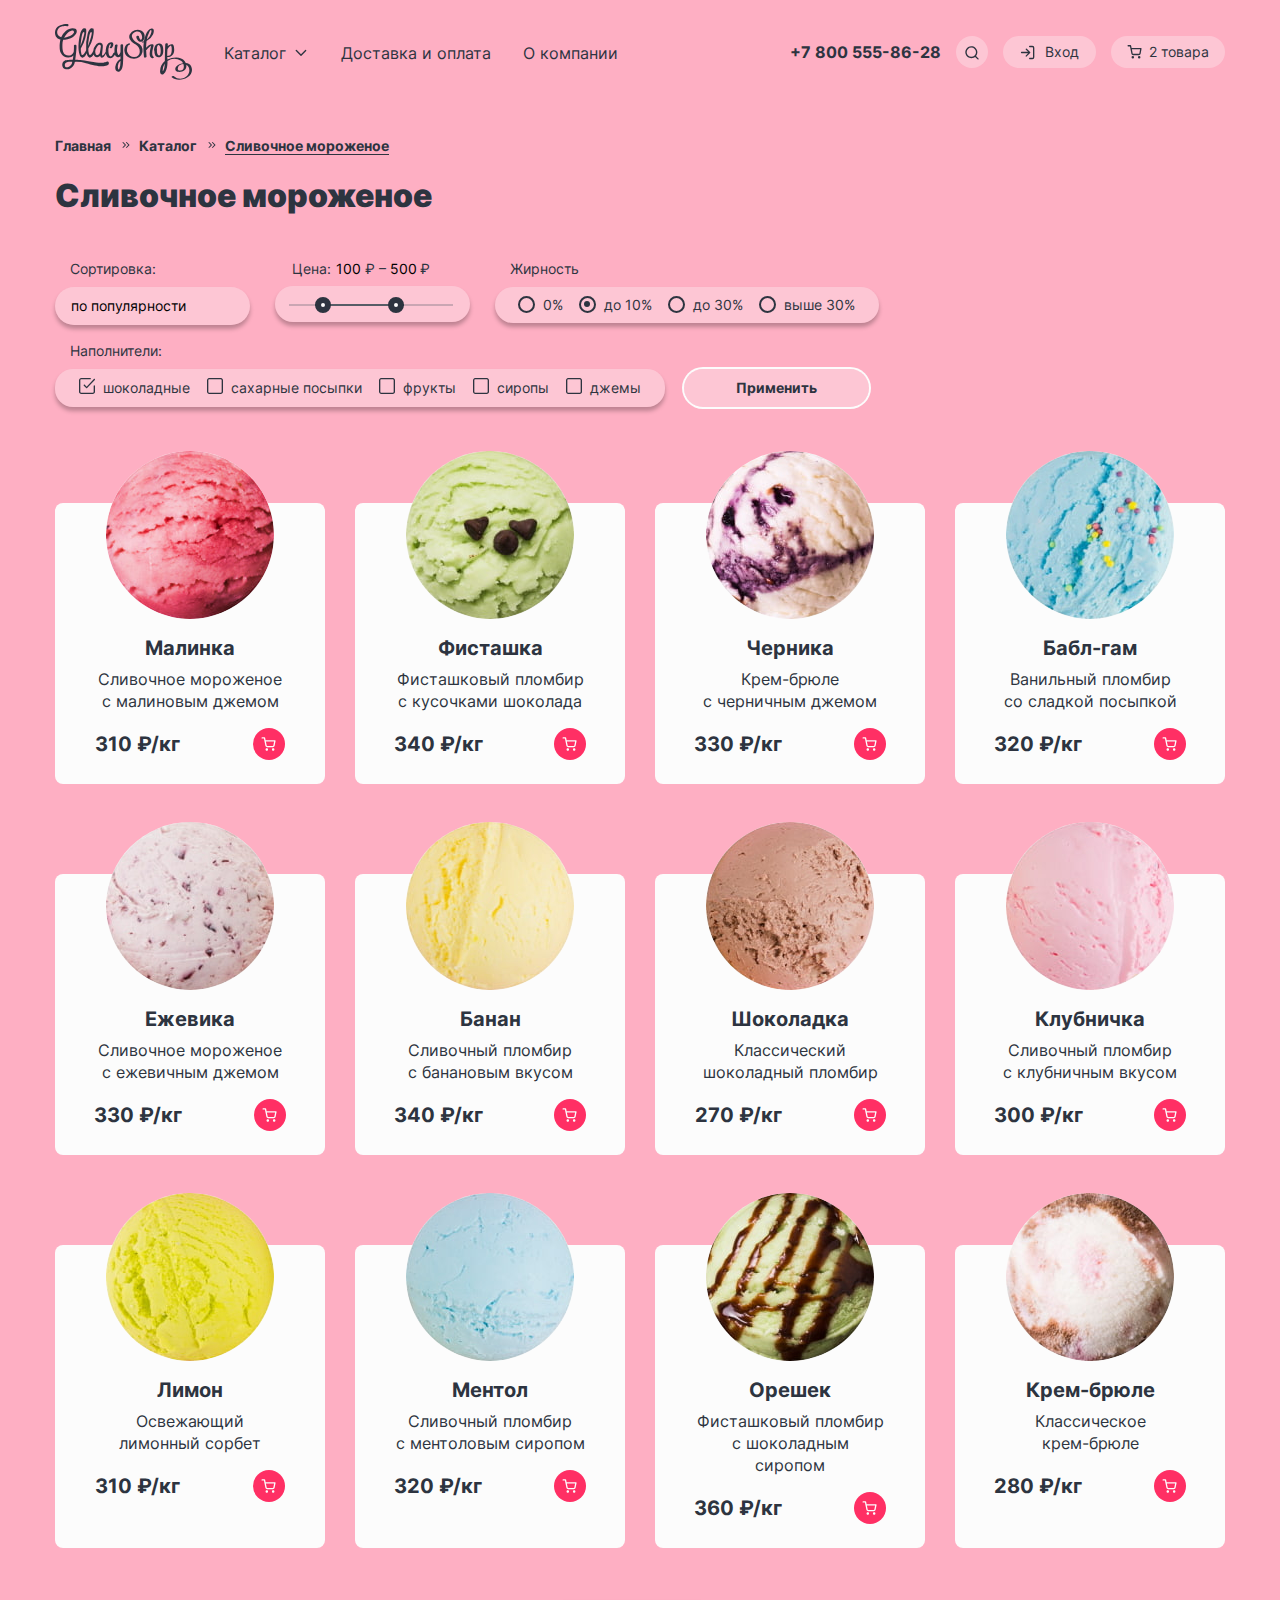
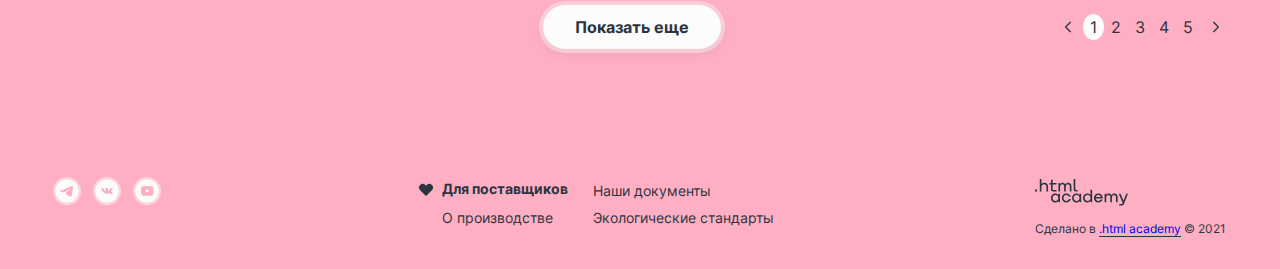
==== commit daaba735: "final refactoring" ====
--- a/catalog.html
+++ b/catalog.html
@@ -5,8 +5,10 @@
     <meta charset="UTF-8">
     <meta http-equiv="X-UA-Compatible" content="IE=edge">
     <meta name="viewport" content="width=device-width, initial-scale=1.0">
+
+    <link rel="icon" href="favicon.png" type="image/png" sizes="32x32">
     <link rel="stylesheet" href="style/style.css">
-    <title>catalog</title>
+    <title>Каталог мороженного</title>
   </head>
 
   <body class="slider-pink">
@@ -23,7 +25,33 @@
             <!-- navigation item -->
             <ul class="navigation-list">
               <li class="navigation-item navigation-item-select">
-                <a href="catalog.html" class="navigation-link">Каталог</a>
+                <a href="catalog.html" class="navigation-link navigation-link-select ">
+                  <svg aria-hidden="true" focusable="false" role="img" xmlns="http://www.w3.org/2000/svg" width="16"
+                    height="17" fill="currentColor" viewBox="0 0 16 17">
+                    <path fill-rule="evenodd"
+                      d="M3.8 7.05a.67.67 0 1 0-.93.95l4.66 4.66a.66.66 0 0 0 .95 0L13.14 8a.67.67 0 0 0-.94-.95L8 11.25l-4.2-4.2Z"
+                      clip-rule="evenodd" />
+                  </svg> Каталог
+                </a>
+                <div class="block-select">
+                  <ul class="block-list-select">
+                    <li class="block-item-select">
+                      <a href="#" class="block-link-select select-title">Новинки</a>
+                    </li>
+                    <li class="block-item-select">
+                      <a href="" class="block-link-select">Сливочное </a>
+                    </li>
+                    <li class="block-item-select">
+                      <a href="#" class="block-link-select">Щербеты</a>
+                    </li>
+                    <li class="block-item-select">
+                      <a href="#" class="block-link-select">Фруктовый лед</a>
+                    </li>
+                    <li class="block-item-select">
+                      <a href="#" class="block-link-select"> Мелорин</a>
+                    </li>
+                  </ul>
+                </div>
               </li>
               <li class="navigation-item">
                 <a href="delivery.html" class="navigation-link">Доставка и оплата</a>
@@ -40,36 +68,85 @@
                 <span class="visually-hidden">Телефон</span>
               </a>
             </li>
-            <li class="navigation-user-item navigation-item-search">
-              <a href="#" class="navigation-user-link">
-                <svg xmlns="http://www.w3.org/2000/svg" width="14" height="14" fill="none">
-                  <path fill="#2D3440" fill-rule="evenodd"
-                    d="M1.66 6.19a4.67 4.67 0 1 1 9.34 0 4.67 4.67 0 0 1-9.34 0Zm8.42 4.69a6 6 0 1 1 .94-.94l2.45 2.44a.67.67 0 1 1-.94.95l-2.45-2.45Z"
-                    clip-rule="evenodd" />
+            <li class="navigation-user-item navigation-user-item-search">
+              <a href="#" class="navigation-user-link  navigation-user-link-search">
+                <svg aria-hidden="true" focusable="false" role="img" width="16" height="17" viewBox="0 0 16 17"
+                  fill="none" xmlns="http://www.w3.org/2000/svg">
+                  <path fill-rule="evenodd" clip-rule="evenodd"
+                    d="M2.66 8.19a4.67 4.67 0 1 1 9.34 0 4.67 4.67 0 0 1-9.34 0Zm8.42 4.69a6 6 0 1 1 .94-.94l2.45 2.44a.67.67 0 1 1-.94.95l-2.45-2.45Z"
+                    fill="currentColor" />
                 </svg>
                 <span class="visually-hidden">Поиск </span>
               </a>
+              <form class="block-search">
+                <input class='block-search-input' type="text" placeholder="Поиск по сайту">
+              </form>
             </li>
             <li class="navigation-user-item navigation-item-login">
-
-              <a href="#" class="navigation-user-link navigation-link-login">Вход
-                <svg xmlns="http://www.w3.org/2000/svg" width="16" height="17" fill="none" viewBox="0 0 16 17">
-                  <path fill="#2D3440" fill-rule="evenodd"
+              <a href="#" class="navigation-user-link navigation-link-login">
+                <svg aria-hidden="true" focusable="false" role="img" xmlns="http://www.w3.org/2000/svg" width="16"
+                  height="17" fill="none" viewBox="0 0 16 17">
+                  <path fill="currentColor" fill-rule="evenodd"
                     d="M9 2.52c0-.36.3-.66.67-.66h2.66a2 2 0 0 1 2 2v9.33a2 2 0 0 1-2 2H9.67a.67.67 0 0 1 0-1.33h2.66a.67.67 0 0 0 .67-.67V3.86a.67.67 0 0 0-.67-.67H9.67A.67.67 0 0 1 9 2.52Zm-3.14 2.2a.67.67 0 0 1 .94 0l3.33 3.33a.69.69 0 0 1 .13.18.66.66 0 0 1-.13.77L6.8 12.33a.67.67 0 1 1-.94-.94l2.2-2.2h-6.4a.67.67 0 1 1 0-1.33h6.4l-2.2-2.2a.67.67 0 0 1 0-.94Z"
                     clip-rule="evenodd" />
                 </svg>
-              </a>
+                Вход
+              </a>
+              <forma class="block-login">
+                <p class="block-login-title">Личный кабинет</p>
+                <input class="block-login-email" type="email" name="email" required placeholder="email@example.com">
+                <input class="block-login-password" type="password" name="password" required placeholder=".....">
+                <div class="block-login-wrapper">
+                  <button class="button">Войти</button>
+                  <div class="block-login-link-wrapper">
+                    <a href="#">Забыли пароль?</a>
+                    <a href="#">Регистрация</a>
+                  </div>
+                </div>
+
+              </forma>
             </li>
             <li class="navigation-user-item navigation-item-cart">
-
-              <a href="#" class="navigation-user-link navigation-link-cart">2 товара
-                <svg xmlns="http://www.w3.org/2000/svg" width="15" height="14" fill="none" viewBox="0 0 15 14">
-                  <path fill="#2D3440" fill-rule="evenodd"
+              <a href="#" class="navigation-user-link navigation-link-cart">
+                <svg aria-hidden="true" focusable="false" role="img" xmlns="http://www.w3.org/2000/svg" width="15"
+                  height="14" fill="none" viewBox="0 0 15 14">
+                  <path fill="currentColor" fill-rule="evenodd"
                     d="M1.17.1a.67.67 0 1 0 0 1.34h1.77l.47 2.34v.05l.97 4.83a1.83 1.83 0 0 0 1.82 1.47h5.62a1.83 1.83 0 0 0 1.82-1.47l.93-4.86a.67.67 0 0 0-.66-.8h-9.3L4.14.65a.67.67 0 0 0-.66-.53H1.17Zm4.52 8.3-.81-4.06h8.23l-.78 4.07a.5.5 0 0 1-.49.39H6.18a.5.5 0 0 1-.49-.4Zm-1.13 3.96a1.25 1.25 0 1 1 2.49 0 1.25 1.25 0 0 1-2.5 0Zm6.37 0a1.25 1.25 0 1 1 2.5 0 1.25 1.25 0 0 1-2.5 0Z"
                     clip-rule="evenodd" />
-                </svg>
-              </a>
+                </svg>2 товара</a>
               <span class="visually-hidden">Корзина </span>
+              <div class="block-empty-card">
+                <h2 class="block-empty-card-title">Ваша корзина пока пуста</h2>
+              </div>
+              <div class="block-cart">
+                <p class="block-cart-title">Корзина</p>
+                <ul class="block-cart-list">
+                  <li class="block-cart-item">
+                    <img src="./images/icecream-catalog/ice-cream-1.jpg" alt="малинка" class="block-cart-img "
+                      width="46" height="46">
+                    <div class="block-cart-wrapper">
+                      <p class="block-cart-desc">Малинка</p>
+                      <p class="block-cart-sum">1 кг х 310 ₽</p>
+                    </div>
+                    <span class="block-cart-price">310 ₽</span>
+                    <button class="block-cart-close"></button>
+                  </li>
+                  <li class="block-cart-item">
+                    <img src="./images/icecream-catalog/ice-cream-4.jpg" alt="Бабл-гам" class="block-cart-img "
+                      width="46" height="46">
+                    <div class="block-cart-wrapper">
+                      <p class="block-cart-desc">Бабл-гам</p>
+                      <p class="block-cart-sum">1,5 кг х 320 ₽</p>
+                    </div>
+                    <span class="block-cart-price">480 ₽</span>
+                    <button class="block-cart-close"></button>
+                  </li>
+                </ul>
+                <div class="total-wrapper">
+                  <button class="button" type="submit">Оформить заказ</button>
+                  <span class="block-cart-total">Итого: 790 ₽</span>
+                </div>
+              </div>
             </li>
           </ul>
         </nav>
@@ -98,81 +175,93 @@
           <form action="https://echo.htmlacademy.ru" class="catalog-filter" method="get">
             <fieldset class="catalog-filter-group">
               <!-- select -->
-              <legend class="catalog-filter-title">Сортировка</legend>
-              <select class="select-control" name="cataloselect">
-                <option value="popular">По популярности</option>
-                <option value="cheap">Сначала дешёвое</option>
-                <option value="expensive">Сначала дорогое</option>
+              <legend class="catalog-filter-title">Сортировка:</legend>
+              <select class="select-control" name="catalog-select">
+                <option value="popular">по популярности</option>
+                <option value="cheap">сначала дешёвое</option>
+                <option value="expensive">сначала дорогое</option>
               </select>
             </fieldset>
             <!-- range  -->
             <fieldset class="catalog-filter-group">
-              <label>Цена:</label>
-              <input type="text" value="100" name="min">₽ –
-              <input type="text" value="500" name="max">₽
+              <label class="range-label">Цена:
+                <div class="range-wrapper-inputs">
+                  <label class="catalog-filter-label">
+                    <input class="range-input" type="number" value="100" name="min">₽ –</label>
+                  <label class="catalog-filter-label">
+                    <input class="range-input" type="number" value="500" name="max">₽
+                  </label>
+                </div>
+              </label>
               <div class="range-container">
                 <div class="range-scale">
-                  <div class="buttons-range"></div>
-                  <!-- range-button  -->
-                  <button class="btn-range-handle btn-range-handle-min">
-                    <span class="visually-hidden">Установить минимальную цену </span>
-                  </button>
-                  <button class="btn-range-handle btn-range-handle-max">
-                    <span class="visually-hidden">Установить минимальную цену </span>
-                  </button>
+                  <div class="range-bar">
+                    <div class="buttons-range"></div>
+                    <!-- range-button  -->
+                    <button class="btn-range-handle btn-range-handle-min">
+                      <span class="visually-hidden">Установить минимальную цену </span>
+                    </button>
+                    <button class="btn-range-handle btn-range-handle-max">
+                      <span class="visually-hidden">Установить минимальную цену </span>
+                    </button>
+                  </div>
                 </div>
               </div>
             </fieldset>
-
             <fieldset class="catalog-filter-group">
               <legend class="catalog-filter-title">Жирность</legend>
               <!-- radio  -->
               <ul class="catalog-filter-list-radio">
                 <li class="catalog-filter-item">
-                  <input class="control-input" type="radio" name="fat-content" id="zero-fat" value="0%">
-                  <label for="zero-fat" class="control">0%</label>
+                  <input class="control-input-radio visually-hidden" type="radio" name="fat-content" id="zero-fat"
+                    value="0%">
+                  <label for="zero-fat" class="radio-label">0%</label>
                 </li>
                 <li class="catalog-filter-item">
-                  <input class="control-input" type="radio" name="fat-content" id="ten-fat" value="до 10%" checked>
-                  <label for="ten-fat" class="control">до 10%</label>
+                  <input class="control-input-radio visually-hidden" type="radio" name="fat-content" id="ten-fat"
+                    value="до 10%" checked>
+                  <label for="ten-fat" class="radio-label">до 10%</label>
                 </li>
                 <li class="catalog-filter-item">
-                  <input class="control-input" type="radio" name="fat-content" id="thirty-fat" value="до 30%">
-                  <label for="thirty-fat" class="control">до 30%</label>
+                  <input class="control-input-radio visually-hidden" type="radio" name="fat-content" id="thirty-fat"
+                    value="до 30%">
+                  <label for="thirty-fat" class="radio-label">до 30%</label>
                 </li>
                 <li class="catalog-filter-item">
-                  <input class="control-input" type="radio" name="fat-content" id="more-fat" value="выше 30%">
-                  <label for="more-fat" class="control"> выше 30% </label>
+                  <input class="control-input-radio visually-hidden" type="radio" name="fat-content" id="more-fat"
+                    value="выше 30%">
+                  <label for="more-fat" class="radio-label"> выше 30% </label>
                 </li>
               </ul>
             </fieldset>
-            <fieldset class=>
-              <legend class="catalog-filter-title">Наполнители</legend>
+            <fieldset class="catalog-filter-group">
+              <legend class="catalog-filter-title">Наполнители:</legend>
               <!-- checkbox  -->
               <ul class="catalog-filter-list-checkbox">
                 <li class="checkbox-item">
-                  <input class="control-input" type="checkbox" name="chocolate" id="chocolate" checked>
-                  <label for="chocolate" class="control">шоколадные </label>
+                  <input class="input-checkbox visually-hidden" checked type="checkbox" name="chocolate" id="chocolate">
+                  <label for="chocolate" class="label-checkbox">шоколадные </label>
                 </li>
                 <li class="checkbox-item">
-                  <input class="control-input" type="checkbox" id="sugar-sprinkles" name="sugar-sprinkles">
-                  <label for="sugar-sprinkles" class="control">сахарные посыпки</label>
+                  <input class="input-checkbox visually-hidden" type="checkbox" id="sugar-sprinkles"
+                    name="sugar-sprinkles">
+                  <label for="sugar-sprinkles" class="label-checkbox">сахарные посыпки</label>
                 </li>
                 <li class="checkbox-item">
-                  <input class="control-input" type="checkbox" id="fruits" name="fruits">
-                </li>
-                <label for="fruits" class="control">фрукты</label>
+                  <input class="input-checkbox visually-hidden" type="checkbox" id="fruits" name="fruits">
+                  <label for="fruits" class="label-checkbox">фрукты</label>
+                </li>
                 <li class="checkbox-item">
-                  <input class="control-input" type="checkbox" id="syrups" name="syrups">
-                </li>
-                <label for="syrups" class="control">сиропы</label>
+                  <input class="input-checkbox visually-hidden" type="checkbox" id="syrups" name="syrups">
+                  <label for="syrups" class="label-checkbox">сиропы</label>
+                </li>
                 <li class="checkbox-item">
-                  <input class="control-input" type="checkbox" id="jams" name="jams">
-                </li>
-                <label for="jams" class="control">джемы</label>
+                  <input class="input-checkbox visually-hidden" type="checkbox" id="jams" name="jams">
+                  <label for="jams" class="label-checkbox">джемы</label>
+                </li>
               </ul>
             </fieldset>
-            <button class="button pink-button" type="submit">Применить</button>
+            <button class="pink-button" type="submit">Применить</button>
           </form>
         </section>
         <!-- catalog -->
@@ -189,10 +278,11 @@
               <div class="catalog-item-wrapper">
                 <p class="catalog-item-price">310 ₽/кг</p>
                 <a href="#" class="catalog-item-button">
-                  <svg width="15" height="14" viewBox="0 0 15 14" fill="none" xmlns="http://www.w3.org/2000/svg">
-                    <path fill-rule="evenodd" clip-rule="evenodd"
-                      d="M1.16667 0.25C0.798477 0.25 0.5 0.548477 0.5 0.916667C0.5 1.28486 0.798477 1.58333 1.16667 1.58333H2.93794L3.40537 3.91872C3.40821 3.93667 3.41176 3.95438 3.416 3.97182L4.38338 8.80515L4.3835 8.80571C4.46706 9.22572 4.69562 9.60299 5.02921 9.87153C5.36111 10.1387 5.77595 10.2813 6.20183 10.2748H11.8225C12.2484 10.2813 12.6633 10.1387 12.9952 9.87153C13.3289 9.60287 13.5575 9.22538 13.641 8.80515L13.641 8.80515L13.642 8.80016L14.5691 3.93872C14.6063 3.74355 14.5545 3.54195 14.4279 3.38887C14.3012 3.23578 14.1129 3.14716 13.9142 3.14716H4.61072L4.1381 0.785829C4.07574 0.474257 3.80215 0.25 3.4844 0.25H1.16667ZM5.69098 8.54444L4.87759 4.4805H13.1084L12.3328 8.54736C12.31 8.65988 12.2485 8.7609 12.1591 8.83291C12.0691 8.90535 11.9565 8.94383 11.841 8.94162L11.841 8.94149H11.8282H6.19614V8.94137L6.18337 8.94162C6.06787 8.94383 5.95528 8.90535 5.8653 8.83291C5.77531 8.76048 5.71368 8.6587 5.69117 8.5454L5.69098 8.54444ZM4.55739 12.5054C4.55739 11.8175 5.1151 11.2597 5.80307 11.2597C6.49105 11.2597 7.04876 11.8175 7.04876 12.5054C7.04876 13.1934 6.49105 13.7511 5.80307 13.7511C5.1151 13.7511 4.55739 13.1934 4.55739 12.5054ZM10.9307 12.5054C10.9307 11.8175 11.4884 11.2597 12.1764 11.2597C12.8644 11.2597 13.4221 11.8175 13.4221 12.5054C13.4221 13.1934 12.8644 13.7511 12.1764 13.7511C11.4884 13.7511 10.9307 13.1934 10.9307 12.5054Z"
-                      fill="#FCFCFC" />
+                  <svg aria-hidden="true" focusable="false" role="img" width="15" height="14" viewBox="0 0 15 14"
+                    fill="none" xmlns="http://www.w3.org/2000/svg">
+                    <path fill-rule="evenodd" clip-rule="evenodd"
+                      d="M1.16667 0.25C0.798477 0.25 0.5 0.548477 0.5 0.916667C0.5 1.28486 0.798477 1.58333 1.16667 1.58333H2.93794L3.40537 3.91872C3.40821 3.93667 3.41176 3.95438 3.416 3.97182L4.38338 8.80515L4.3835 8.80571C4.46706 9.22572 4.69562 9.60299 5.02921 9.87153C5.36111 10.1387 5.77595 10.2813 6.20183 10.2748H11.8225C12.2484 10.2813 12.6633 10.1387 12.9952 9.87153C13.3289 9.60287 13.5575 9.22538 13.641 8.80515L13.641 8.80515L13.642 8.80016L14.5691 3.93872C14.6063 3.74355 14.5545 3.54195 14.4279 3.38887C14.3012 3.23578 14.1129 3.14716 13.9142 3.14716H4.61072L4.1381 0.785829C4.07574 0.474257 3.80215 0.25 3.4844 0.25H1.16667ZM5.69098 8.54444L4.87759 4.4805H13.1084L12.3328 8.54736C12.31 8.65988 12.2485 8.7609 12.1591 8.83291C12.0691 8.90535 11.9565 8.94383 11.841 8.94162L11.841 8.94149H11.8282H6.19614V8.94137L6.18337 8.94162C6.06787 8.94383 5.95528 8.90535 5.8653 8.83291C5.77531 8.76048 5.71368 8.6587 5.69117 8.5454L5.69098 8.54444ZM4.55739 12.5054C4.55739 11.8175 5.1151 11.2597 5.80307 11.2597C6.49105 11.2597 7.04876 11.8175 7.04876 12.5054C7.04876 13.1934 6.49105 13.7511 5.80307 13.7511C5.1151 13.7511 4.55739 13.1934 4.55739 12.5054ZM10.9307 12.5054C10.9307 11.8175 11.4884 11.2597 12.1764 11.2597C12.8644 11.2597 13.4221 11.8175 13.4221 12.5054C13.4221 13.1934 12.8644 13.7511 12.1764 13.7511C11.4884 13.7511 10.9307 13.1934 10.9307 12.5054Z"
+                      fill="currentColor" />
                   </svg>
                   <span class="visually-hidden">Добавить в корзину</span>
                 </a>
@@ -206,12 +296,13 @@
               </a>
               <p class="catalog-item-desc">Фисташковый пломбир с кусочками шоколада</p>
               <div class="catalog-item-wrapper">
-                <p class="catalog-item-price">310 ₽/кг</p>
-                <a href="#" class="catalog-item-button">
-                  <svg width="15" height="14" viewBox="0 0 15 14" fill="none" xmlns="http://www.w3.org/2000/svg">
-                    <path fill-rule="evenodd" clip-rule="evenodd"
-                      d="M1.16667 0.25C0.798477 0.25 0.5 0.548477 0.5 0.916667C0.5 1.28486 0.798477 1.58333 1.16667 1.58333H2.93794L3.40537 3.91872C3.40821 3.93667 3.41176 3.95438 3.416 3.97182L4.38338 8.80515L4.3835 8.80571C4.46706 9.22572 4.69562 9.60299 5.02921 9.87153C5.36111 10.1387 5.77595 10.2813 6.20183 10.2748H11.8225C12.2484 10.2813 12.6633 10.1387 12.9952 9.87153C13.3289 9.60287 13.5575 9.22538 13.641 8.80515L13.641 8.80515L13.642 8.80016L14.5691 3.93872C14.6063 3.74355 14.5545 3.54195 14.4279 3.38887C14.3012 3.23578 14.1129 3.14716 13.9142 3.14716H4.61072L4.1381 0.785829C4.07574 0.474257 3.80215 0.25 3.4844 0.25H1.16667ZM5.69098 8.54444L4.87759 4.4805H13.1084L12.3328 8.54736C12.31 8.65988 12.2485 8.7609 12.1591 8.83291C12.0691 8.90535 11.9565 8.94383 11.841 8.94162L11.841 8.94149H11.8282H6.19614V8.94137L6.18337 8.94162C6.06787 8.94383 5.95528 8.90535 5.8653 8.83291C5.77531 8.76048 5.71368 8.6587 5.69117 8.5454L5.69098 8.54444ZM4.55739 12.5054C4.55739 11.8175 5.1151 11.2597 5.80307 11.2597C6.49105 11.2597 7.04876 11.8175 7.04876 12.5054C7.04876 13.1934 6.49105 13.7511 5.80307 13.7511C5.1151 13.7511 4.55739 13.1934 4.55739 12.5054ZM10.9307 12.5054C10.9307 11.8175 11.4884 11.2597 12.1764 11.2597C12.8644 11.2597 13.4221 11.8175 13.4221 12.5054C13.4221 13.1934 12.8644 13.7511 12.1764 13.7511C11.4884 13.7511 10.9307 13.1934 10.9307 12.5054Z"
-                      fill="#FCFCFC" />
+                <p class="catalog-item-price">340 ₽/кг</p>
+                <a href="#" class="catalog-item-button">
+                  <svg aria-hidden="true" focusable="false" role="img" width="15" height="14" viewBox="0 0 15 14"
+                    fill="none" xmlns="http://www.w3.org/2000/svg">
+                    <path fill-rule="evenodd" clip-rule="evenodd"
+                      d="M1.16667 0.25C0.798477 0.25 0.5 0.548477 0.5 0.916667C0.5 1.28486 0.798477 1.58333 1.16667 1.58333H2.93794L3.40537 3.91872C3.40821 3.93667 3.41176 3.95438 3.416 3.97182L4.38338 8.80515L4.3835 8.80571C4.46706 9.22572 4.69562 9.60299 5.02921 9.87153C5.36111 10.1387 5.77595 10.2813 6.20183 10.2748H11.8225C12.2484 10.2813 12.6633 10.1387 12.9952 9.87153C13.3289 9.60287 13.5575 9.22538 13.641 8.80515L13.641 8.80515L13.642 8.80016L14.5691 3.93872C14.6063 3.74355 14.5545 3.54195 14.4279 3.38887C14.3012 3.23578 14.1129 3.14716 13.9142 3.14716H4.61072L4.1381 0.785829C4.07574 0.474257 3.80215 0.25 3.4844 0.25H1.16667ZM5.69098 8.54444L4.87759 4.4805H13.1084L12.3328 8.54736C12.31 8.65988 12.2485 8.7609 12.1591 8.83291C12.0691 8.90535 11.9565 8.94383 11.841 8.94162L11.841 8.94149H11.8282H6.19614V8.94137L6.18337 8.94162C6.06787 8.94383 5.95528 8.90535 5.8653 8.83291C5.77531 8.76048 5.71368 8.6587 5.69117 8.5454L5.69098 8.54444ZM4.55739 12.5054C4.55739 11.8175 5.1151 11.2597 5.80307 11.2597C6.49105 11.2597 7.04876 11.8175 7.04876 12.5054C7.04876 13.1934 6.49105 13.7511 5.80307 13.7511C5.1151 13.7511 4.55739 13.1934 4.55739 12.5054ZM10.9307 12.5054C10.9307 11.8175 11.4884 11.2597 12.1764 11.2597C12.8644 11.2597 13.4221 11.8175 13.4221 12.5054C13.4221 13.1934 12.8644 13.7511 12.1764 13.7511C11.4884 13.7511 10.9307 13.1934 10.9307 12.5054Z"
+                      fill="currentColor" />
                   </svg>
                   <span class="visually-hidden">Добавить в корзину</span>
                 </a>
@@ -223,14 +314,15 @@
                   class="catalog-img" width="168" height="168">
                 <h3 class="catalog-item-title">Черника</h3>
               </a>
-              <p class="catalog-item-desc">Крем-брюле с черничным джемом</p>
-              <div class="catalog-item-wrapper">
-                <p class="catalog-item-price">310 ₽/кг</p>
-                <a href="#" class="catalog-item-button">
-                  <svg width="15" height="14" viewBox="0 0 15 14" fill="none" xmlns="http://www.w3.org/2000/svg">
-                    <path fill-rule="evenodd" clip-rule="evenodd"
-                      d="M1.16667 0.25C0.798477 0.25 0.5 0.548477 0.5 0.916667C0.5 1.28486 0.798477 1.58333 1.16667 1.58333H2.93794L3.40537 3.91872C3.40821 3.93667 3.41176 3.95438 3.416 3.97182L4.38338 8.80515L4.3835 8.80571C4.46706 9.22572 4.69562 9.60299 5.02921 9.87153C5.36111 10.1387 5.77595 10.2813 6.20183 10.2748H11.8225C12.2484 10.2813 12.6633 10.1387 12.9952 9.87153C13.3289 9.60287 13.5575 9.22538 13.641 8.80515L13.641 8.80515L13.642 8.80016L14.5691 3.93872C14.6063 3.74355 14.5545 3.54195 14.4279 3.38887C14.3012 3.23578 14.1129 3.14716 13.9142 3.14716H4.61072L4.1381 0.785829C4.07574 0.474257 3.80215 0.25 3.4844 0.25H1.16667ZM5.69098 8.54444L4.87759 4.4805H13.1084L12.3328 8.54736C12.31 8.65988 12.2485 8.7609 12.1591 8.83291C12.0691 8.90535 11.9565 8.94383 11.841 8.94162L11.841 8.94149H11.8282H6.19614V8.94137L6.18337 8.94162C6.06787 8.94383 5.95528 8.90535 5.8653 8.83291C5.77531 8.76048 5.71368 8.6587 5.69117 8.5454L5.69098 8.54444ZM4.55739 12.5054C4.55739 11.8175 5.1151 11.2597 5.80307 11.2597C6.49105 11.2597 7.04876 11.8175 7.04876 12.5054C7.04876 13.1934 6.49105 13.7511 5.80307 13.7511C5.1151 13.7511 4.55739 13.1934 4.55739 12.5054ZM10.9307 12.5054C10.9307 11.8175 11.4884 11.2597 12.1764 11.2597C12.8644 11.2597 13.4221 11.8175 13.4221 12.5054C13.4221 13.1934 12.8644 13.7511 12.1764 13.7511C11.4884 13.7511 10.9307 13.1934 10.9307 12.5054Z"
-                      fill="#FCFCFC" />
+              <p class="catalog-item-desc">Крем-брюле с&nbsp;черничным джемом</p>
+              <div class="catalog-item-wrapper">
+                <p class="catalog-item-price">330 ₽/кг</p>
+                <a href="#" class="catalog-item-button">
+                  <svg aria-hidden="true" focusable="false" role="img" width="15" height="14" viewBox="0 0 15 14"
+                    fill="none" xmlns="http://www.w3.org/2000/svg">
+                    <path fill-rule="evenodd" clip-rule="evenodd"
+                      d="M1.16667 0.25C0.798477 0.25 0.5 0.548477 0.5 0.916667C0.5 1.28486 0.798477 1.58333 1.16667 1.58333H2.93794L3.40537 3.91872C3.40821 3.93667 3.41176 3.95438 3.416 3.97182L4.38338 8.80515L4.3835 8.80571C4.46706 9.22572 4.69562 9.60299 5.02921 9.87153C5.36111 10.1387 5.77595 10.2813 6.20183 10.2748H11.8225C12.2484 10.2813 12.6633 10.1387 12.9952 9.87153C13.3289 9.60287 13.5575 9.22538 13.641 8.80515L13.641 8.80515L13.642 8.80016L14.5691 3.93872C14.6063 3.74355 14.5545 3.54195 14.4279 3.38887C14.3012 3.23578 14.1129 3.14716 13.9142 3.14716H4.61072L4.1381 0.785829C4.07574 0.474257 3.80215 0.25 3.4844 0.25H1.16667ZM5.69098 8.54444L4.87759 4.4805H13.1084L12.3328 8.54736C12.31 8.65988 12.2485 8.7609 12.1591 8.83291C12.0691 8.90535 11.9565 8.94383 11.841 8.94162L11.841 8.94149H11.8282H6.19614V8.94137L6.18337 8.94162C6.06787 8.94383 5.95528 8.90535 5.8653 8.83291C5.77531 8.76048 5.71368 8.6587 5.69117 8.5454L5.69098 8.54444ZM4.55739 12.5054C4.55739 11.8175 5.1151 11.2597 5.80307 11.2597C6.49105 11.2597 7.04876 11.8175 7.04876 12.5054C7.04876 13.1934 6.49105 13.7511 5.80307 13.7511C5.1151 13.7511 4.55739 13.1934 4.55739 12.5054ZM10.9307 12.5054C10.9307 11.8175 11.4884 11.2597 12.1764 11.2597C12.8644 11.2597 13.4221 11.8175 13.4221 12.5054C13.4221 13.1934 12.8644 13.7511 12.1764 13.7511C11.4884 13.7511 10.9307 13.1934 10.9307 12.5054Z"
+                      fill="currentColor" />
                   </svg>
                   <span class="visually-hidden">Добавить в корзину</span>
                 </a>
@@ -242,14 +334,15 @@
                   class="catalog-img" width="168" height="168">
                 <h3 class="catalog-item-title">Бабл-гам</h3>
               </a>
-              <p class="catalog-item-desc">Ванильный пломбир со сладкой посыпкой</p>
-              <div class="catalog-item-wrapper">
-                <p class="catalog-item-price">310 ₽/кг</p>
-                <a href="#" class="catalog-item-button">
-                  <svg width="15" height="14" viewBox="0 0 15 14" fill="none" xmlns="http://www.w3.org/2000/svg">
-                    <path fill-rule="evenodd" clip-rule="evenodd"
-                      d="M1.16667 0.25C0.798477 0.25 0.5 0.548477 0.5 0.916667C0.5 1.28486 0.798477 1.58333 1.16667 1.58333H2.93794L3.40537 3.91872C3.40821 3.93667 3.41176 3.95438 3.416 3.97182L4.38338 8.80515L4.3835 8.80571C4.46706 9.22572 4.69562 9.60299 5.02921 9.87153C5.36111 10.1387 5.77595 10.2813 6.20183 10.2748H11.8225C12.2484 10.2813 12.6633 10.1387 12.9952 9.87153C13.3289 9.60287 13.5575 9.22538 13.641 8.80515L13.641 8.80515L13.642 8.80016L14.5691 3.93872C14.6063 3.74355 14.5545 3.54195 14.4279 3.38887C14.3012 3.23578 14.1129 3.14716 13.9142 3.14716H4.61072L4.1381 0.785829C4.07574 0.474257 3.80215 0.25 3.4844 0.25H1.16667ZM5.69098 8.54444L4.87759 4.4805H13.1084L12.3328 8.54736C12.31 8.65988 12.2485 8.7609 12.1591 8.83291C12.0691 8.90535 11.9565 8.94383 11.841 8.94162L11.841 8.94149H11.8282H6.19614V8.94137L6.18337 8.94162C6.06787 8.94383 5.95528 8.90535 5.8653 8.83291C5.77531 8.76048 5.71368 8.6587 5.69117 8.5454L5.69098 8.54444ZM4.55739 12.5054C4.55739 11.8175 5.1151 11.2597 5.80307 11.2597C6.49105 11.2597 7.04876 11.8175 7.04876 12.5054C7.04876 13.1934 6.49105 13.7511 5.80307 13.7511C5.1151 13.7511 4.55739 13.1934 4.55739 12.5054ZM10.9307 12.5054C10.9307 11.8175 11.4884 11.2597 12.1764 11.2597C12.8644 11.2597 13.4221 11.8175 13.4221 12.5054C13.4221 13.1934 12.8644 13.7511 12.1764 13.7511C11.4884 13.7511 10.9307 13.1934 10.9307 12.5054Z"
-                      fill="#FCFCFC" />
+              <p class="catalog-item-desc">Ванильный пломбир со&nbsp;сладкой посыпкой</p>
+              <div class="catalog-item-wrapper">
+                <p class="catalog-item-price">320 ₽/кг</p>
+                <a href="#" class="catalog-item-button">
+                  <svg aria-hidden="true" focusable="false" role="img" width="15" height="14" viewBox="0 0 15 14"
+                    fill="none" xmlns="http://www.w3.org/2000/svg">
+                    <path fill-rule="evenodd" clip-rule="evenodd"
+                      d="M1.16667 0.25C0.798477 0.25 0.5 0.548477 0.5 0.916667C0.5 1.28486 0.798477 1.58333 1.16667 1.58333H2.93794L3.40537 3.91872C3.40821 3.93667 3.41176 3.95438 3.416 3.97182L4.38338 8.80515L4.3835 8.80571C4.46706 9.22572 4.69562 9.60299 5.02921 9.87153C5.36111 10.1387 5.77595 10.2813 6.20183 10.2748H11.8225C12.2484 10.2813 12.6633 10.1387 12.9952 9.87153C13.3289 9.60287 13.5575 9.22538 13.641 8.80515L13.641 8.80515L13.642 8.80016L14.5691 3.93872C14.6063 3.74355 14.5545 3.54195 14.4279 3.38887C14.3012 3.23578 14.1129 3.14716 13.9142 3.14716H4.61072L4.1381 0.785829C4.07574 0.474257 3.80215 0.25 3.4844 0.25H1.16667ZM5.69098 8.54444L4.87759 4.4805H13.1084L12.3328 8.54736C12.31 8.65988 12.2485 8.7609 12.1591 8.83291C12.0691 8.90535 11.9565 8.94383 11.841 8.94162L11.841 8.94149H11.8282H6.19614V8.94137L6.18337 8.94162C6.06787 8.94383 5.95528 8.90535 5.8653 8.83291C5.77531 8.76048 5.71368 8.6587 5.69117 8.5454L5.69098 8.54444ZM4.55739 12.5054C4.55739 11.8175 5.1151 11.2597 5.80307 11.2597C6.49105 11.2597 7.04876 11.8175 7.04876 12.5054C7.04876 13.1934 6.49105 13.7511 5.80307 13.7511C5.1151 13.7511 4.55739 13.1934 4.55739 12.5054ZM10.9307 12.5054C10.9307 11.8175 11.4884 11.2597 12.1764 11.2597C12.8644 11.2597 13.4221 11.8175 13.4221 12.5054C13.4221 13.1934 12.8644 13.7511 12.1764 13.7511C11.4884 13.7511 10.9307 13.1934 10.9307 12.5054Z"
+                      fill="currentColor" />
                   </svg>
                   <span class="visually-hidden">Добавить в корзину</span>
                 </a>
@@ -263,12 +356,13 @@
               </a>
               <p class="catalog-item-desc">Сливочное мороженое с ежевичным джемом</p>
               <div class="catalog-item-wrapper">
-                <p class="catalog-item-price">310 ₽/кг</p>
-                <a href="#" class="catalog-item-button">
-                  <svg width="15" height="14" viewBox="0 0 15 14" fill="none" xmlns="http://www.w3.org/2000/svg">
-                    <path fill-rule="evenodd" clip-rule="evenodd"
-                      d="M1.16667 0.25C0.798477 0.25 0.5 0.548477 0.5 0.916667C0.5 1.28486 0.798477 1.58333 1.16667 1.58333H2.93794L3.40537 3.91872C3.40821 3.93667 3.41176 3.95438 3.416 3.97182L4.38338 8.80515L4.3835 8.80571C4.46706 9.22572 4.69562 9.60299 5.02921 9.87153C5.36111 10.1387 5.77595 10.2813 6.20183 10.2748H11.8225C12.2484 10.2813 12.6633 10.1387 12.9952 9.87153C13.3289 9.60287 13.5575 9.22538 13.641 8.80515L13.641 8.80515L13.642 8.80016L14.5691 3.93872C14.6063 3.74355 14.5545 3.54195 14.4279 3.38887C14.3012 3.23578 14.1129 3.14716 13.9142 3.14716H4.61072L4.1381 0.785829C4.07574 0.474257 3.80215 0.25 3.4844 0.25H1.16667ZM5.69098 8.54444L4.87759 4.4805H13.1084L12.3328 8.54736C12.31 8.65988 12.2485 8.7609 12.1591 8.83291C12.0691 8.90535 11.9565 8.94383 11.841 8.94162L11.841 8.94149H11.8282H6.19614V8.94137L6.18337 8.94162C6.06787 8.94383 5.95528 8.90535 5.8653 8.83291C5.77531 8.76048 5.71368 8.6587 5.69117 8.5454L5.69098 8.54444ZM4.55739 12.5054C4.55739 11.8175 5.1151 11.2597 5.80307 11.2597C6.49105 11.2597 7.04876 11.8175 7.04876 12.5054C7.04876 13.1934 6.49105 13.7511 5.80307 13.7511C5.1151 13.7511 4.55739 13.1934 4.55739 12.5054ZM10.9307 12.5054C10.9307 11.8175 11.4884 11.2597 12.1764 11.2597C12.8644 11.2597 13.4221 11.8175 13.4221 12.5054C13.4221 13.1934 12.8644 13.7511 12.1764 13.7511C11.4884 13.7511 10.9307 13.1934 10.9307 12.5054Z"
-                      fill="#FCFCFC" />
+                <p class="catalog-item-price">330 ₽/кг</p>
+                <a href="#" class="catalog-item-button">
+                  <svg aria-hidden="true" focusable="false" role="img" width="15" height="14" viewBox="0 0 15 14"
+                    fill="none" xmlns="http://www.w3.org/2000/svg">
+                    <path fill-rule="evenodd" clip-rule="evenodd"
+                      d="M1.16667 0.25C0.798477 0.25 0.5 0.548477 0.5 0.916667C0.5 1.28486 0.798477 1.58333 1.16667 1.58333H2.93794L3.40537 3.91872C3.40821 3.93667 3.41176 3.95438 3.416 3.97182L4.38338 8.80515L4.3835 8.80571C4.46706 9.22572 4.69562 9.60299 5.02921 9.87153C5.36111 10.1387 5.77595 10.2813 6.20183 10.2748H11.8225C12.2484 10.2813 12.6633 10.1387 12.9952 9.87153C13.3289 9.60287 13.5575 9.22538 13.641 8.80515L13.641 8.80515L13.642 8.80016L14.5691 3.93872C14.6063 3.74355 14.5545 3.54195 14.4279 3.38887C14.3012 3.23578 14.1129 3.14716 13.9142 3.14716H4.61072L4.1381 0.785829C4.07574 0.474257 3.80215 0.25 3.4844 0.25H1.16667ZM5.69098 8.54444L4.87759 4.4805H13.1084L12.3328 8.54736C12.31 8.65988 12.2485 8.7609 12.1591 8.83291C12.0691 8.90535 11.9565 8.94383 11.841 8.94162L11.841 8.94149H11.8282H6.19614V8.94137L6.18337 8.94162C6.06787 8.94383 5.95528 8.90535 5.8653 8.83291C5.77531 8.76048 5.71368 8.6587 5.69117 8.5454L5.69098 8.54444ZM4.55739 12.5054C4.55739 11.8175 5.1151 11.2597 5.80307 11.2597C6.49105 11.2597 7.04876 11.8175 7.04876 12.5054C7.04876 13.1934 6.49105 13.7511 5.80307 13.7511C5.1151 13.7511 4.55739 13.1934 4.55739 12.5054ZM10.9307 12.5054C10.9307 11.8175 11.4884 11.2597 12.1764 11.2597C12.8644 11.2597 13.4221 11.8175 13.4221 12.5054C13.4221 13.1934 12.8644 13.7511 12.1764 13.7511C11.4884 13.7511 10.9307 13.1934 10.9307 12.5054Z"
+                      fill="currentColor" />
                   </svg>
                   <span class="visually-hidden">Добавить в корзину</span>
                 </a>
@@ -280,14 +374,15 @@
                   width="168" height="168">
                 <h3 class="catalog-item-title">Банан</h3>
               </a>
-              <p class="catalog-item-desc">Сливочный пломбир с банановым вкусом</p>
-              <div class="catalog-item-wrapper">
-                <p class="catalog-item-price">310 ₽/кг</p>
-                <a href="#" class="catalog-item-button">
-                  <svg width="15" height="14" viewBox="0 0 15 14" fill="none" xmlns="http://www.w3.org/2000/svg">
-                    <path fill-rule="evenodd" clip-rule="evenodd"
-                      d="M1.16667 0.25C0.798477 0.25 0.5 0.548477 0.5 0.916667C0.5 1.28486 0.798477 1.58333 1.16667 1.58333H2.93794L3.40537 3.91872C3.40821 3.93667 3.41176 3.95438 3.416 3.97182L4.38338 8.80515L4.3835 8.80571C4.46706 9.22572 4.69562 9.60299 5.02921 9.87153C5.36111 10.1387 5.77595 10.2813 6.20183 10.2748H11.8225C12.2484 10.2813 12.6633 10.1387 12.9952 9.87153C13.3289 9.60287 13.5575 9.22538 13.641 8.80515L13.641 8.80515L13.642 8.80016L14.5691 3.93872C14.6063 3.74355 14.5545 3.54195 14.4279 3.38887C14.3012 3.23578 14.1129 3.14716 13.9142 3.14716H4.61072L4.1381 0.785829C4.07574 0.474257 3.80215 0.25 3.4844 0.25H1.16667ZM5.69098 8.54444L4.87759 4.4805H13.1084L12.3328 8.54736C12.31 8.65988 12.2485 8.7609 12.1591 8.83291C12.0691 8.90535 11.9565 8.94383 11.841 8.94162L11.841 8.94149H11.8282H6.19614V8.94137L6.18337 8.94162C6.06787 8.94383 5.95528 8.90535 5.8653 8.83291C5.77531 8.76048 5.71368 8.6587 5.69117 8.5454L5.69098 8.54444ZM4.55739 12.5054C4.55739 11.8175 5.1151 11.2597 5.80307 11.2597C6.49105 11.2597 7.04876 11.8175 7.04876 12.5054C7.04876 13.1934 6.49105 13.7511 5.80307 13.7511C5.1151 13.7511 4.55739 13.1934 4.55739 12.5054ZM10.9307 12.5054C10.9307 11.8175 11.4884 11.2597 12.1764 11.2597C12.8644 11.2597 13.4221 11.8175 13.4221 12.5054C13.4221 13.1934 12.8644 13.7511 12.1764 13.7511C11.4884 13.7511 10.9307 13.1934 10.9307 12.5054Z"
-                      fill="#FCFCFC" />
+              <p class="catalog-item-desc">Сливочный пломбир с&nbsp;банановым вкусом</p>
+              <div class="catalog-item-wrapper">
+                <p class="catalog-item-price">340 ₽/кг</p>
+                <a href="#" class="catalog-item-button">
+                  <svg aria-hidden="true" focusable="false" role="img" width="15" height="14" viewBox="0 0 15 14"
+                    fill="none" xmlns="http://www.w3.org/2000/svg">
+                    <path fill-rule="evenodd" clip-rule="evenodd"
+                      d="M1.16667 0.25C0.798477 0.25 0.5 0.548477 0.5 0.916667C0.5 1.28486 0.798477 1.58333 1.16667 1.58333H2.93794L3.40537 3.91872C3.40821 3.93667 3.41176 3.95438 3.416 3.97182L4.38338 8.80515L4.3835 8.80571C4.46706 9.22572 4.69562 9.60299 5.02921 9.87153C5.36111 10.1387 5.77595 10.2813 6.20183 10.2748H11.8225C12.2484 10.2813 12.6633 10.1387 12.9952 9.87153C13.3289 9.60287 13.5575 9.22538 13.641 8.80515L13.641 8.80515L13.642 8.80016L14.5691 3.93872C14.6063 3.74355 14.5545 3.54195 14.4279 3.38887C14.3012 3.23578 14.1129 3.14716 13.9142 3.14716H4.61072L4.1381 0.785829C4.07574 0.474257 3.80215 0.25 3.4844 0.25H1.16667ZM5.69098 8.54444L4.87759 4.4805H13.1084L12.3328 8.54736C12.31 8.65988 12.2485 8.7609 12.1591 8.83291C12.0691 8.90535 11.9565 8.94383 11.841 8.94162L11.841 8.94149H11.8282H6.19614V8.94137L6.18337 8.94162C6.06787 8.94383 5.95528 8.90535 5.8653 8.83291C5.77531 8.76048 5.71368 8.6587 5.69117 8.5454L5.69098 8.54444ZM4.55739 12.5054C4.55739 11.8175 5.1151 11.2597 5.80307 11.2597C6.49105 11.2597 7.04876 11.8175 7.04876 12.5054C7.04876 13.1934 6.49105 13.7511 5.80307 13.7511C5.1151 13.7511 4.55739 13.1934 4.55739 12.5054ZM10.9307 12.5054C10.9307 11.8175 11.4884 11.2597 12.1764 11.2597C12.8644 11.2597 13.4221 11.8175 13.4221 12.5054C13.4221 13.1934 12.8644 13.7511 12.1764 13.7511C11.4884 13.7511 10.9307 13.1934 10.9307 12.5054Z"
+                      fill="currentColor" />
                   </svg>
                   <span class="visually-hidden">Добавить в корзину</span>
                 </a>
@@ -301,12 +396,13 @@
               </a>
               <p class="catalog-item-desc">Классический шоколадный пломбир</p>
               <div class="catalog-item-wrapper">
-                <p class="catalog-item-price">310 ₽/кг</p>
-                <a href="#" class="catalog-item-button">
-                  <svg width="15" height="14" viewBox="0 0 15 14" fill="none" xmlns="http://www.w3.org/2000/svg">
-                    <path fill-rule="evenodd" clip-rule="evenodd"
-                      d="M1.16667 0.25C0.798477 0.25 0.5 0.548477 0.5 0.916667C0.5 1.28486 0.798477 1.58333 1.16667 1.58333H2.93794L3.40537 3.91872C3.40821 3.93667 3.41176 3.95438 3.416 3.97182L4.38338 8.80515L4.3835 8.80571C4.46706 9.22572 4.69562 9.60299 5.02921 9.87153C5.36111 10.1387 5.77595 10.2813 6.20183 10.2748H11.8225C12.2484 10.2813 12.6633 10.1387 12.9952 9.87153C13.3289 9.60287 13.5575 9.22538 13.641 8.80515L13.641 8.80515L13.642 8.80016L14.5691 3.93872C14.6063 3.74355 14.5545 3.54195 14.4279 3.38887C14.3012 3.23578 14.1129 3.14716 13.9142 3.14716H4.61072L4.1381 0.785829C4.07574 0.474257 3.80215 0.25 3.4844 0.25H1.16667ZM5.69098 8.54444L4.87759 4.4805H13.1084L12.3328 8.54736C12.31 8.65988 12.2485 8.7609 12.1591 8.83291C12.0691 8.90535 11.9565 8.94383 11.841 8.94162L11.841 8.94149H11.8282H6.19614V8.94137L6.18337 8.94162C6.06787 8.94383 5.95528 8.90535 5.8653 8.83291C5.77531 8.76048 5.71368 8.6587 5.69117 8.5454L5.69098 8.54444ZM4.55739 12.5054C4.55739 11.8175 5.1151 11.2597 5.80307 11.2597C6.49105 11.2597 7.04876 11.8175 7.04876 12.5054C7.04876 13.1934 6.49105 13.7511 5.80307 13.7511C5.1151 13.7511 4.55739 13.1934 4.55739 12.5054ZM10.9307 12.5054C10.9307 11.8175 11.4884 11.2597 12.1764 11.2597C12.8644 11.2597 13.4221 11.8175 13.4221 12.5054C13.4221 13.1934 12.8644 13.7511 12.1764 13.7511C11.4884 13.7511 10.9307 13.1934 10.9307 12.5054Z"
-                      fill="#FCFCFC" />
+                <p class="catalog-item-price">270 ₽/кг</p>
+                <a href="#" class="catalog-item-button">
+                  <svg aria-hidden="true" focusable="false" role="img" width="15" height="14" viewBox="0 0 15 14"
+                    fill="none" xmlns="http://www.w3.org/2000/svg">
+                    <path fill-rule="evenodd" clip-rule="evenodd"
+                      d="M1.16667 0.25C0.798477 0.25 0.5 0.548477 0.5 0.916667C0.5 1.28486 0.798477 1.58333 1.16667 1.58333H2.93794L3.40537 3.91872C3.40821 3.93667 3.41176 3.95438 3.416 3.97182L4.38338 8.80515L4.3835 8.80571C4.46706 9.22572 4.69562 9.60299 5.02921 9.87153C5.36111 10.1387 5.77595 10.2813 6.20183 10.2748H11.8225C12.2484 10.2813 12.6633 10.1387 12.9952 9.87153C13.3289 9.60287 13.5575 9.22538 13.641 8.80515L13.641 8.80515L13.642 8.80016L14.5691 3.93872C14.6063 3.74355 14.5545 3.54195 14.4279 3.38887C14.3012 3.23578 14.1129 3.14716 13.9142 3.14716H4.61072L4.1381 0.785829C4.07574 0.474257 3.80215 0.25 3.4844 0.25H1.16667ZM5.69098 8.54444L4.87759 4.4805H13.1084L12.3328 8.54736C12.31 8.65988 12.2485 8.7609 12.1591 8.83291C12.0691 8.90535 11.9565 8.94383 11.841 8.94162L11.841 8.94149H11.8282H6.19614V8.94137L6.18337 8.94162C6.06787 8.94383 5.95528 8.90535 5.8653 8.83291C5.77531 8.76048 5.71368 8.6587 5.69117 8.5454L5.69098 8.54444ZM4.55739 12.5054C4.55739 11.8175 5.1151 11.2597 5.80307 11.2597C6.49105 11.2597 7.04876 11.8175 7.04876 12.5054C7.04876 13.1934 6.49105 13.7511 5.80307 13.7511C5.1151 13.7511 4.55739 13.1934 4.55739 12.5054ZM10.9307 12.5054C10.9307 11.8175 11.4884 11.2597 12.1764 11.2597C12.8644 11.2597 13.4221 11.8175 13.4221 12.5054C13.4221 13.1934 12.8644 13.7511 12.1764 13.7511C11.4884 13.7511 10.9307 13.1934 10.9307 12.5054Z"
+                      fill="currentColor" />
                   </svg>
                   <span class="visually-hidden">Добавить в корзину</span>
                 </a>
@@ -318,14 +414,15 @@
                   class="catalog-img" width="168" height="168">
                 <h3 class="catalog-item-title">Клубничка</h3>
               </a>
-              <p class="catalog-item-desc">Сливочный пломбир с клубничным вкусом</p>
-              <div class="catalog-item-wrapper">
-                <p class="catalog-item-price">310 ₽/кг</p>
-                <a href="#" class="catalog-item-button">
-                  <svg width="15" height="14" viewBox="0 0 15 14" fill="none" xmlns="http://www.w3.org/2000/svg">
-                    <path fill-rule="evenodd" clip-rule="evenodd"
-                      d="M1.16667 0.25C0.798477 0.25 0.5 0.548477 0.5 0.916667C0.5 1.28486 0.798477 1.58333 1.16667 1.58333H2.93794L3.40537 3.91872C3.40821 3.93667 3.41176 3.95438 3.416 3.97182L4.38338 8.80515L4.3835 8.80571C4.46706 9.22572 4.69562 9.60299 5.02921 9.87153C5.36111 10.1387 5.77595 10.2813 6.20183 10.2748H11.8225C12.2484 10.2813 12.6633 10.1387 12.9952 9.87153C13.3289 9.60287 13.5575 9.22538 13.641 8.80515L13.641 8.80515L13.642 8.80016L14.5691 3.93872C14.6063 3.74355 14.5545 3.54195 14.4279 3.38887C14.3012 3.23578 14.1129 3.14716 13.9142 3.14716H4.61072L4.1381 0.785829C4.07574 0.474257 3.80215 0.25 3.4844 0.25H1.16667ZM5.69098 8.54444L4.87759 4.4805H13.1084L12.3328 8.54736C12.31 8.65988 12.2485 8.7609 12.1591 8.83291C12.0691 8.90535 11.9565 8.94383 11.841 8.94162L11.841 8.94149H11.8282H6.19614V8.94137L6.18337 8.94162C6.06787 8.94383 5.95528 8.90535 5.8653 8.83291C5.77531 8.76048 5.71368 8.6587 5.69117 8.5454L5.69098 8.54444ZM4.55739 12.5054C4.55739 11.8175 5.1151 11.2597 5.80307 11.2597C6.49105 11.2597 7.04876 11.8175 7.04876 12.5054C7.04876 13.1934 6.49105 13.7511 5.80307 13.7511C5.1151 13.7511 4.55739 13.1934 4.55739 12.5054ZM10.9307 12.5054C10.9307 11.8175 11.4884 11.2597 12.1764 11.2597C12.8644 11.2597 13.4221 11.8175 13.4221 12.5054C13.4221 13.1934 12.8644 13.7511 12.1764 13.7511C11.4884 13.7511 10.9307 13.1934 10.9307 12.5054Z"
-                      fill="#FCFCFC" />
+              <p class="catalog-item-desc">Сливочный пломбир с&nbsp;клубничным вкусом</p>
+              <div class="catalog-item-wrapper">
+                <p class="catalog-item-price">300 ₽/кг</p>
+                <a href="#" class="catalog-item-button">
+                  <svg aria-hidden="true" focusable="false" role="img" width="15" height="14" viewBox="0 0 15 14"
+                    fill="none" xmlns="http://www.w3.org/2000/svg">
+                    <path fill-rule="evenodd" clip-rule="evenodd"
+                      d="M1.16667 0.25C0.798477 0.25 0.5 0.548477 0.5 0.916667C0.5 1.28486 0.798477 1.58333 1.16667 1.58333H2.93794L3.40537 3.91872C3.40821 3.93667 3.41176 3.95438 3.416 3.97182L4.38338 8.80515L4.3835 8.80571C4.46706 9.22572 4.69562 9.60299 5.02921 9.87153C5.36111 10.1387 5.77595 10.2813 6.20183 10.2748H11.8225C12.2484 10.2813 12.6633 10.1387 12.9952 9.87153C13.3289 9.60287 13.5575 9.22538 13.641 8.80515L13.641 8.80515L13.642 8.80016L14.5691 3.93872C14.6063 3.74355 14.5545 3.54195 14.4279 3.38887C14.3012 3.23578 14.1129 3.14716 13.9142 3.14716H4.61072L4.1381 0.785829C4.07574 0.474257 3.80215 0.25 3.4844 0.25H1.16667ZM5.69098 8.54444L4.87759 4.4805H13.1084L12.3328 8.54736C12.31 8.65988 12.2485 8.7609 12.1591 8.83291C12.0691 8.90535 11.9565 8.94383 11.841 8.94162L11.841 8.94149H11.8282H6.19614V8.94137L6.18337 8.94162C6.06787 8.94383 5.95528 8.90535 5.8653 8.83291C5.77531 8.76048 5.71368 8.6587 5.69117 8.5454L5.69098 8.54444ZM4.55739 12.5054C4.55739 11.8175 5.1151 11.2597 5.80307 11.2597C6.49105 11.2597 7.04876 11.8175 7.04876 12.5054C7.04876 13.1934 6.49105 13.7511 5.80307 13.7511C5.1151 13.7511 4.55739 13.1934 4.55739 12.5054ZM10.9307 12.5054C10.9307 11.8175 11.4884 11.2597 12.1764 11.2597C12.8644 11.2597 13.4221 11.8175 13.4221 12.5054C13.4221 13.1934 12.8644 13.7511 12.1764 13.7511C11.4884 13.7511 10.9307 13.1934 10.9307 12.5054Z"
+                      fill="currentColor" />
                   </svg>
                   <span class="visually-hidden">Добавить в корзину</span>
                 </a>
@@ -341,10 +438,11 @@
               <div class="catalog-item-wrapper">
                 <p class="catalog-item-price">310 ₽/кг</p>
                 <a href="#" class="catalog-item-button">
-                  <svg width="15" height="14" viewBox="0 0 15 14" fill="none" xmlns="http://www.w3.org/2000/svg">
-                    <path fill-rule="evenodd" clip-rule="evenodd"
-                      d="M1.16667 0.25C0.798477 0.25 0.5 0.548477 0.5 0.916667C0.5 1.28486 0.798477 1.58333 1.16667 1.58333H2.93794L3.40537 3.91872C3.40821 3.93667 3.41176 3.95438 3.416 3.97182L4.38338 8.80515L4.3835 8.80571C4.46706 9.22572 4.69562 9.60299 5.02921 9.87153C5.36111 10.1387 5.77595 10.2813 6.20183 10.2748H11.8225C12.2484 10.2813 12.6633 10.1387 12.9952 9.87153C13.3289 9.60287 13.5575 9.22538 13.641 8.80515L13.641 8.80515L13.642 8.80016L14.5691 3.93872C14.6063 3.74355 14.5545 3.54195 14.4279 3.38887C14.3012 3.23578 14.1129 3.14716 13.9142 3.14716H4.61072L4.1381 0.785829C4.07574 0.474257 3.80215 0.25 3.4844 0.25H1.16667ZM5.69098 8.54444L4.87759 4.4805H13.1084L12.3328 8.54736C12.31 8.65988 12.2485 8.7609 12.1591 8.83291C12.0691 8.90535 11.9565 8.94383 11.841 8.94162L11.841 8.94149H11.8282H6.19614V8.94137L6.18337 8.94162C6.06787 8.94383 5.95528 8.90535 5.8653 8.83291C5.77531 8.76048 5.71368 8.6587 5.69117 8.5454L5.69098 8.54444ZM4.55739 12.5054C4.55739 11.8175 5.1151 11.2597 5.80307 11.2597C6.49105 11.2597 7.04876 11.8175 7.04876 12.5054C7.04876 13.1934 6.49105 13.7511 5.80307 13.7511C5.1151 13.7511 4.55739 13.1934 4.55739 12.5054ZM10.9307 12.5054C10.9307 11.8175 11.4884 11.2597 12.1764 11.2597C12.8644 11.2597 13.4221 11.8175 13.4221 12.5054C13.4221 13.1934 12.8644 13.7511 12.1764 13.7511C11.4884 13.7511 10.9307 13.1934 10.9307 12.5054Z"
-                      fill="#FCFCFC" />
+                  <svg aria-hidden="true" focusable="false" role="img" width="15" height="14" viewBox="0 0 15 14"
+                    fill="none" xmlns="http://www.w3.org/2000/svg">
+                    <path fill-rule="evenodd" clip-rule="evenodd"
+                      d="M1.16667 0.25C0.798477 0.25 0.5 0.548477 0.5 0.916667C0.5 1.28486 0.798477 1.58333 1.16667 1.58333H2.93794L3.40537 3.91872C3.40821 3.93667 3.41176 3.95438 3.416 3.97182L4.38338 8.80515L4.3835 8.80571C4.46706 9.22572 4.69562 9.60299 5.02921 9.87153C5.36111 10.1387 5.77595 10.2813 6.20183 10.2748H11.8225C12.2484 10.2813 12.6633 10.1387 12.9952 9.87153C13.3289 9.60287 13.5575 9.22538 13.641 8.80515L13.641 8.80515L13.642 8.80016L14.5691 3.93872C14.6063 3.74355 14.5545 3.54195 14.4279 3.38887C14.3012 3.23578 14.1129 3.14716 13.9142 3.14716H4.61072L4.1381 0.785829C4.07574 0.474257 3.80215 0.25 3.4844 0.25H1.16667ZM5.69098 8.54444L4.87759 4.4805H13.1084L12.3328 8.54736C12.31 8.65988 12.2485 8.7609 12.1591 8.83291C12.0691 8.90535 11.9565 8.94383 11.841 8.94162L11.841 8.94149H11.8282H6.19614V8.94137L6.18337 8.94162C6.06787 8.94383 5.95528 8.90535 5.8653 8.83291C5.77531 8.76048 5.71368 8.6587 5.69117 8.5454L5.69098 8.54444ZM4.55739 12.5054C4.55739 11.8175 5.1151 11.2597 5.80307 11.2597C6.49105 11.2597 7.04876 11.8175 7.04876 12.5054C7.04876 13.1934 6.49105 13.7511 5.80307 13.7511C5.1151 13.7511 4.55739 13.1934 4.55739 12.5054ZM10.9307 12.5054C10.9307 11.8175 11.4884 11.2597 12.1764 11.2597C12.8644 11.2597 13.4221 11.8175 13.4221 12.5054C13.4221 13.1934 12.8644 13.7511 12.1764 13.7511C11.4884 13.7511 10.9307 13.1934 10.9307 12.5054Z"
+                      fill="currentColor" />
                   </svg>
                   <span class="visually-hidden">Добавить в корзину</span>
                 </a>
@@ -356,14 +454,15 @@
                   class="catalog-img" width="168" height="168">
                 <h3 class="catalog-item-title">Ментол</h3>
               </a>
-              <p class="catalog-item-desc">Сливочный пломбир с ментоловым сиропом</p>
-              <div class="catalog-item-wrapper">
-                <p class="catalog-item-price">310 ₽/кг</p>
-                <a href="#" class="catalog-item-button">
-                  <svg width="15" height="14" viewBox="0 0 15 14" fill="none" xmlns="http://www.w3.org/2000/svg">
-                    <path fill-rule="evenodd" clip-rule="evenodd"
-                      d="M1.16667 0.25C0.798477 0.25 0.5 0.548477 0.5 0.916667C0.5 1.28486 0.798477 1.58333 1.16667 1.58333H2.93794L3.40537 3.91872C3.40821 3.93667 3.41176 3.95438 3.416 3.97182L4.38338 8.80515L4.3835 8.80571C4.46706 9.22572 4.69562 9.60299 5.02921 9.87153C5.36111 10.1387 5.77595 10.2813 6.20183 10.2748H11.8225C12.2484 10.2813 12.6633 10.1387 12.9952 9.87153C13.3289 9.60287 13.5575 9.22538 13.641 8.80515L13.641 8.80515L13.642 8.80016L14.5691 3.93872C14.6063 3.74355 14.5545 3.54195 14.4279 3.38887C14.3012 3.23578 14.1129 3.14716 13.9142 3.14716H4.61072L4.1381 0.785829C4.07574 0.474257 3.80215 0.25 3.4844 0.25H1.16667ZM5.69098 8.54444L4.87759 4.4805H13.1084L12.3328 8.54736C12.31 8.65988 12.2485 8.7609 12.1591 8.83291C12.0691 8.90535 11.9565 8.94383 11.841 8.94162L11.841 8.94149H11.8282H6.19614V8.94137L6.18337 8.94162C6.06787 8.94383 5.95528 8.90535 5.8653 8.83291C5.77531 8.76048 5.71368 8.6587 5.69117 8.5454L5.69098 8.54444ZM4.55739 12.5054C4.55739 11.8175 5.1151 11.2597 5.80307 11.2597C6.49105 11.2597 7.04876 11.8175 7.04876 12.5054C7.04876 13.1934 6.49105 13.7511 5.80307 13.7511C5.1151 13.7511 4.55739 13.1934 4.55739 12.5054ZM10.9307 12.5054C10.9307 11.8175 11.4884 11.2597 12.1764 11.2597C12.8644 11.2597 13.4221 11.8175 13.4221 12.5054C13.4221 13.1934 12.8644 13.7511 12.1764 13.7511C11.4884 13.7511 10.9307 13.1934 10.9307 12.5054Z"
-                      fill="#FCFCFC" />
+              <p class="catalog-item-desc">Сливочный пломбир с&nbsp;ментоловым сиропом</p>
+              <div class="catalog-item-wrapper">
+                <p class="catalog-item-price">320 ₽/кг</p>
+                <a href="#" class="catalog-item-button">
+                  <svg aria-hidden="true" focusable="false" role="img" width="15" height="14" viewBox="0 0 15 14"
+                    fill="none" xmlns="http://www.w3.org/2000/svg">
+                    <path fill-rule="evenodd" clip-rule="evenodd"
+                      d="M1.16667 0.25C0.798477 0.25 0.5 0.548477 0.5 0.916667C0.5 1.28486 0.798477 1.58333 1.16667 1.58333H2.93794L3.40537 3.91872C3.40821 3.93667 3.41176 3.95438 3.416 3.97182L4.38338 8.80515L4.3835 8.80571C4.46706 9.22572 4.69562 9.60299 5.02921 9.87153C5.36111 10.1387 5.77595 10.2813 6.20183 10.2748H11.8225C12.2484 10.2813 12.6633 10.1387 12.9952 9.87153C13.3289 9.60287 13.5575 9.22538 13.641 8.80515L13.641 8.80515L13.642 8.80016L14.5691 3.93872C14.6063 3.74355 14.5545 3.54195 14.4279 3.38887C14.3012 3.23578 14.1129 3.14716 13.9142 3.14716H4.61072L4.1381 0.785829C4.07574 0.474257 3.80215 0.25 3.4844 0.25H1.16667ZM5.69098 8.54444L4.87759 4.4805H13.1084L12.3328 8.54736C12.31 8.65988 12.2485 8.7609 12.1591 8.83291C12.0691 8.90535 11.9565 8.94383 11.841 8.94162L11.841 8.94149H11.8282H6.19614V8.94137L6.18337 8.94162C6.06787 8.94383 5.95528 8.90535 5.8653 8.83291C5.77531 8.76048 5.71368 8.6587 5.69117 8.5454L5.69098 8.54444ZM4.55739 12.5054C4.55739 11.8175 5.1151 11.2597 5.80307 11.2597C6.49105 11.2597 7.04876 11.8175 7.04876 12.5054C7.04876 13.1934 6.49105 13.7511 5.80307 13.7511C5.1151 13.7511 4.55739 13.1934 4.55739 12.5054ZM10.9307 12.5054C10.9307 11.8175 11.4884 11.2597 12.1764 11.2597C12.8644 11.2597 13.4221 11.8175 13.4221 12.5054C13.4221 13.1934 12.8644 13.7511 12.1764 13.7511C11.4884 13.7511 10.9307 13.1934 10.9307 12.5054Z"
+                      fill="currentColor" />
                   </svg>
                   <span class="visually-hidden">Добавить в корзину</span>
                 </a>
@@ -377,12 +476,13 @@
               </a>
               <p class="catalog-item-desc">Фисташковый пломбир с шоколадным сиропом</p>
               <div class="catalog-item-wrapper">
-                <p class="catalog-item-price">310 ₽/кг</p>
-                <a href="#" class="catalog-item-button">
-                  <svg width="15" height="14" viewBox="0 0 15 14" fill="none" xmlns="http://www.w3.org/2000/svg">
-                    <path fill-rule="evenodd" clip-rule="evenodd"
-                      d="M1.16667 0.25C0.798477 0.25 0.5 0.548477 0.5 0.916667C0.5 1.28486 0.798477 1.58333 1.16667 1.58333H2.93794L3.40537 3.91872C3.40821 3.93667 3.41176 3.95438 3.416 3.97182L4.38338 8.80515L4.3835 8.80571C4.46706 9.22572 4.69562 9.60299 5.02921 9.87153C5.36111 10.1387 5.77595 10.2813 6.20183 10.2748H11.8225C12.2484 10.2813 12.6633 10.1387 12.9952 9.87153C13.3289 9.60287 13.5575 9.22538 13.641 8.80515L13.641 8.80515L13.642 8.80016L14.5691 3.93872C14.6063 3.74355 14.5545 3.54195 14.4279 3.38887C14.3012 3.23578 14.1129 3.14716 13.9142 3.14716H4.61072L4.1381 0.785829C4.07574 0.474257 3.80215 0.25 3.4844 0.25H1.16667ZM5.69098 8.54444L4.87759 4.4805H13.1084L12.3328 8.54736C12.31 8.65988 12.2485 8.7609 12.1591 8.83291C12.0691 8.90535 11.9565 8.94383 11.841 8.94162L11.841 8.94149H11.8282H6.19614V8.94137L6.18337 8.94162C6.06787 8.94383 5.95528 8.90535 5.8653 8.83291C5.77531 8.76048 5.71368 8.6587 5.69117 8.5454L5.69098 8.54444ZM4.55739 12.5054C4.55739 11.8175 5.1151 11.2597 5.80307 11.2597C6.49105 11.2597 7.04876 11.8175 7.04876 12.5054C7.04876 13.1934 6.49105 13.7511 5.80307 13.7511C5.1151 13.7511 4.55739 13.1934 4.55739 12.5054ZM10.9307 12.5054C10.9307 11.8175 11.4884 11.2597 12.1764 11.2597C12.8644 11.2597 13.4221 11.8175 13.4221 12.5054C13.4221 13.1934 12.8644 13.7511 12.1764 13.7511C11.4884 13.7511 10.9307 13.1934 10.9307 12.5054Z"
-                      fill="#FCFCFC" />
+                <p class="catalog-item-price">360 ₽/кг</p>
+                <a href="#" class="catalog-item-button">
+                  <svg aria-hidden="true" focusable="false" role="img" width="15" height="14" viewBox="0 0 15 14"
+                    fill="none" xmlns="http://www.w3.org/2000/svg">
+                    <path fill-rule="evenodd" clip-rule="evenodd"
+                      d="M1.16667 0.25C0.798477 0.25 0.5 0.548477 0.5 0.916667C0.5 1.28486 0.798477 1.58333 1.16667 1.58333H2.93794L3.40537 3.91872C3.40821 3.93667 3.41176 3.95438 3.416 3.97182L4.38338 8.80515L4.3835 8.80571C4.46706 9.22572 4.69562 9.60299 5.02921 9.87153C5.36111 10.1387 5.77595 10.2813 6.20183 10.2748H11.8225C12.2484 10.2813 12.6633 10.1387 12.9952 9.87153C13.3289 9.60287 13.5575 9.22538 13.641 8.80515L13.641 8.80515L13.642 8.80016L14.5691 3.93872C14.6063 3.74355 14.5545 3.54195 14.4279 3.38887C14.3012 3.23578 14.1129 3.14716 13.9142 3.14716H4.61072L4.1381 0.785829C4.07574 0.474257 3.80215 0.25 3.4844 0.25H1.16667ZM5.69098 8.54444L4.87759 4.4805H13.1084L12.3328 8.54736C12.31 8.65988 12.2485 8.7609 12.1591 8.83291C12.0691 8.90535 11.9565 8.94383 11.841 8.94162L11.841 8.94149H11.8282H6.19614V8.94137L6.18337 8.94162C6.06787 8.94383 5.95528 8.90535 5.8653 8.83291C5.77531 8.76048 5.71368 8.6587 5.69117 8.5454L5.69098 8.54444ZM4.55739 12.5054C4.55739 11.8175 5.1151 11.2597 5.80307 11.2597C6.49105 11.2597 7.04876 11.8175 7.04876 12.5054C7.04876 13.1934 6.49105 13.7511 5.80307 13.7511C5.1151 13.7511 4.55739 13.1934 4.55739 12.5054ZM10.9307 12.5054C10.9307 11.8175 11.4884 11.2597 12.1764 11.2597C12.8644 11.2597 13.4221 11.8175 13.4221 12.5054C13.4221 13.1934 12.8644 13.7511 12.1764 13.7511C11.4884 13.7511 10.9307 13.1934 10.9307 12.5054Z"
+                      fill="currentColor" />
                   </svg>
                   <span class="visually-hidden">Добавить в корзину</span>
                 </a>
@@ -394,14 +494,15 @@
                   width="168" height="168">
                 <h3 class="catalog-item-title">Крем-брюле</h3>
               </a>
-              <p class="catalog-item-desc">Классическое крем-брюле</p>
-              <div class="catalog-item-wrapper">
-                <p class="catalog-item-price">310 ₽/кг</p>
-                <a href="#" class="catalog-item-button">
-                  <svg width="15" height="14" viewBox="0 0 15 14" fill="none" xmlns="http://www.w3.org/2000/svg">
-                    <path fill-rule="evenodd" clip-rule="evenodd"
-                      d="M1.16667 0.25C0.798477 0.25 0.5 0.548477 0.5 0.916667C0.5 1.28486 0.798477 1.58333 1.16667 1.58333H2.93794L3.40537 3.91872C3.40821 3.93667 3.41176 3.95438 3.416 3.97182L4.38338 8.80515L4.3835 8.80571C4.46706 9.22572 4.69562 9.60299 5.02921 9.87153C5.36111 10.1387 5.77595 10.2813 6.20183 10.2748H11.8225C12.2484 10.2813 12.6633 10.1387 12.9952 9.87153C13.3289 9.60287 13.5575 9.22538 13.641 8.80515L13.641 8.80515L13.642 8.80016L14.5691 3.93872C14.6063 3.74355 14.5545 3.54195 14.4279 3.38887C14.3012 3.23578 14.1129 3.14716 13.9142 3.14716H4.61072L4.1381 0.785829C4.07574 0.474257 3.80215 0.25 3.4844 0.25H1.16667ZM5.69098 8.54444L4.87759 4.4805H13.1084L12.3328 8.54736C12.31 8.65988 12.2485 8.7609 12.1591 8.83291C12.0691 8.90535 11.9565 8.94383 11.841 8.94162L11.841 8.94149H11.8282H6.19614V8.94137L6.18337 8.94162C6.06787 8.94383 5.95528 8.90535 5.8653 8.83291C5.77531 8.76048 5.71368 8.6587 5.69117 8.5454L5.69098 8.54444ZM4.55739 12.5054C4.55739 11.8175 5.1151 11.2597 5.80307 11.2597C6.49105 11.2597 7.04876 11.8175 7.04876 12.5054C7.04876 13.1934 6.49105 13.7511 5.80307 13.7511C5.1151 13.7511 4.55739 13.1934 4.55739 12.5054ZM10.9307 12.5054C10.9307 11.8175 11.4884 11.2597 12.1764 11.2597C12.8644 11.2597 13.4221 11.8175 13.4221 12.5054C13.4221 13.1934 12.8644 13.7511 12.1764 13.7511C11.4884 13.7511 10.9307 13.1934 10.9307 12.5054Z"
-                      fill="#FCFCFC" />
+              <p class="catalog-item-desc">Классическое<br> крем-брюле</p>
+              <div class="catalog-item-wrapper">
+                <p class="catalog-item-price">280 ₽/кг</p>
+                <a href="#" class="catalog-item-button">
+                  <svg aria-hidden="true" focusable="false" role="img" width="15" height="14" viewBox="0 0 15 14"
+                    fill="none" xmlns="http://www.w3.org/2000/svg">
+                    <path fill-rule="evenodd" clip-rule="evenodd"
+                      d="M1.16667 0.25C0.798477 0.25 0.5 0.548477 0.5 0.916667C0.5 1.28486 0.798477 1.58333 1.16667 1.58333H2.93794L3.40537 3.91872C3.40821 3.93667 3.41176 3.95438 3.416 3.97182L4.38338 8.80515L4.3835 8.80571C4.46706 9.22572 4.69562 9.60299 5.02921 9.87153C5.36111 10.1387 5.77595 10.2813 6.20183 10.2748H11.8225C12.2484 10.2813 12.6633 10.1387 12.9952 9.87153C13.3289 9.60287 13.5575 9.22538 13.641 8.80515L13.641 8.80515L13.642 8.80016L14.5691 3.93872C14.6063 3.74355 14.5545 3.54195 14.4279 3.38887C14.3012 3.23578 14.1129 3.14716 13.9142 3.14716H4.61072L4.1381 0.785829C4.07574 0.474257 3.80215 0.25 3.4844 0.25H1.16667ZM5.69098 8.54444L4.87759 4.4805H13.1084L12.3328 8.54736C12.31 8.65988 12.2485 8.7609 12.1591 8.83291C12.0691 8.90535 11.9565 8.94383 11.841 8.94162L11.841 8.94149H11.8282H6.19614V8.94137L6.18337 8.94162C6.06787 8.94383 5.95528 8.90535 5.8653 8.83291C5.77531 8.76048 5.71368 8.6587 5.69117 8.5454L5.69098 8.54444ZM4.55739 12.5054C4.55739 11.8175 5.1151 11.2597 5.80307 11.2597C6.49105 11.2597 7.04876 11.8175 7.04876 12.5054C7.04876 13.1934 6.49105 13.7511 5.80307 13.7511C5.1151 13.7511 4.55739 13.1934 4.55739 12.5054ZM10.9307 12.5054C10.9307 11.8175 11.4884 11.2597 12.1764 11.2597C12.8644 11.2597 13.4221 11.8175 13.4221 12.5054C13.4221 13.1934 12.8644 13.7511 12.1764 13.7511C11.4884 13.7511 10.9307 13.1934 10.9307 12.5054Z"
+                      fill="currentColor" />
                   </svg>
                   <span class="visually-hidden">Добавить в корзину</span>
                 </a>
@@ -410,9 +511,9 @@
           </ul>
           <!-- pagination  -->
           <div class="pagination-wrapper">
-            <a href="#" class="button pagination-show-more button-white">Показать еще</a>
+            <a href="#" class="pagination-show-more button-white">Показать еще</a>
             <ul class="pagination-catalog-list">
-              <li class="pagination-item">
+              <li class="pagination-catalog-item">
                 <a class="pagination-link catalog-pagination-prev" href="#">
                   <span class="visually-hidden">Предыдущая страница</span>
                 </a>
@@ -442,40 +543,47 @@
         </section>
         <!-- footer  -->
         <footer class="main-footer">
-          <section class="social">
+          <section class="social ">
             <h2 class="visually-hidden">Социальные сети</h2>
-            <ul class="social-list">
+            <ul class="social-list social-list-bottom">
               <li class="social-items">
                 <a href="https://t.me/htmlacademy" class="social-link">
-                  <svg width="24" height="24" viewBox="0 0 24 24" fill="none" xmlns="http://www.w3.org/2000/svg">
-                    <path fill-rule="evenodd" clip-rule="evenodd"
-                      d="M24 12C24 18.627 18.627 24 12 24C5.373 24 0 18.627 0 12C0 5.373 5.373 0 12 0C18.627 0 24 5.373 24 12ZM12.43 8.859C11.263 9.344 8.93 10.349 5.432 11.873C4.864 12.099 4.566 12.32 4.539 12.536C4.493 12.902 4.951 13.046 5.573 13.241C5.658 13.268 5.746 13.295 5.836 13.325C6.449 13.524 7.273 13.757 7.701 13.766C8.09 13.774 8.524 13.614 9.003 13.286C12.271 11.079 13.958 9.964 14.064 9.94C14.139 9.923 14.243 9.901 14.313 9.964C14.383 10.026 14.376 10.144 14.369 10.176C14.323 10.369 12.529 12.038 11.599 12.902C11.309 13.171 11.104 13.362 11.062 13.406C10.968 13.503 10.872 13.596 10.78 13.685C10.21 14.233 9.784 14.645 10.804 15.317C11.294 15.64 11.686 15.907 12.077 16.173C12.504 16.464 12.93 16.754 13.482 17.116C13.622 17.208 13.756 17.303 13.887 17.396C14.384 17.751 14.831 18.069 15.383 18.019C15.703 17.989 16.035 17.688 16.203 16.789C16.6 14.663 17.382 10.059 17.563 8.161C17.574 8.00341 17.5673 7.84509 17.543 7.689C17.5285 7.56293 17.4671 7.44693 17.371 7.364C17.228 7.247 17.006 7.222 16.906 7.224C16.455 7.232 15.763 7.473 12.43 8.859Z"
-                      fill="#FCFCFC" />
+                  <svg aria-hidden="true" focusable="false" role="img" width="24" height="24" viewBox="0 0 24 24"
+                    fill="none" xmlns="http://www.w3.org/2000/svg">
+                    <rect class="rect-social-svg" width="24" height="24" rx="12" fill="#FCFCFC" />
+                    <path class="path-social-svg" fill-rule="evenodd" clip-rule="evenodd"
+                      d="M12.89 8.64004C11.73 9.12004 9.39 10.13 5.89 11.64C5.29667 11.88 5 12.1034 5 12.31C5 12.68 5.42 12.82 6 13.02L6.26 13.1C6.86475 13.3167 7.49207 13.4643 8.13 13.54C8.60264 13.5188 9.05696 13.351 9.43 13.06C12.7 10.86 14.43 9.74004 14.49 9.72004C14.5288 9.70067 14.5716 9.69059 14.615 9.69059C14.6584 9.69059 14.7012 9.70067 14.74 9.72004C14.7853 9.74885 14.8192 9.79263 14.8356 9.84377C14.852 9.89492 14.8501 9.9502 14.83 10C13.9602 10.9471 13.0353 11.842 12.06 12.68L11.53 13.18L11.24 13.46C10.67 14.01 10.24 14.46 11.24 15.09L12.54 16C12.97 16.29 13.39 16.58 13.95 16.94L14.35 17.22C14.756 17.6066 15.2897 17.8307 15.85 17.85C16.17 17.85 16.5 17.51 16.67 16.62C17.06 14.44 17.85 9.84004 18 7.94004C18.0152 7.78374 18.0152 7.62634 18 7.47004C17.9825 7.34391 17.9225 7.22751 17.83 7.14004C17.6947 7.04731 17.5341 6.99843 17.37 7.00004C16.92 7.00004 16.23 7.25004 12.89 8.64004Z"
+                      fill="#FEAFC3" />
                   </svg>
                   <span class="visually-hidden">Телеграм</span>
                 </a>
               </li>
               <li class="social-items">
                 <a href="https://vk.com/htmlacademy" class="social-link">
-                  <svg width="24" height="24" viewBox="0 0 24 24" fill="none" xmlns="http://www.w3.org/2000/svg">
-                    <path fill-rule="evenodd" clip-rule="evenodd"
-                      d="M24 12C24 18.6274 18.6274 24 12 24C5.37258 24 0 18.6274 0 12C0 5.37258 5.37258 0 12 0C18.6274 0 24 5.37258 24 12ZM12.5884 14.9749H11.8711C11.8711 14.9749 10.2885 15.0584 8.89479 13.7867C7.37486 12.3995 6.03249 9.64702 6.03249 9.64702C6.03249 9.64702 5.95511 9.46654 6.03917 9.3793C6.13366 9.28121 6.39106 9.27493 6.39106 9.27493L8.10567 9.26508C8.10567 9.26508 8.26727 9.28878 8.38294 9.36317C8.47824 9.42457 8.53167 9.53936 8.53167 9.53936C8.53167 9.53936 8.80878 10.1536 9.17581 10.7093C9.89212 11.7942 10.2258 12.0315 10.469 11.9152C10.8233 11.7458 10.7171 10.3816 10.7171 10.3816C10.7171 10.3816 10.7236 9.88646 10.5387 9.66601C10.3955 9.4951 10.1254 9.44527 10.0062 9.43128C9.90971 9.42 10.0681 9.22367 10.2733 9.13558C10.5819 9.00308 11.1268 8.99551 11.7706 9.00136C12.2722 9.00579 12.4165 9.0332 12.6127 9.07475C13.0677 9.17105 13.0536 9.47963 13.0229 10.1454C13.0138 10.3444 13.0032 10.5752 13.0032 10.8418C13.0032 10.9018 13.0012 10.9657 12.9991 11.0315C12.9885 11.3725 12.9763 11.7629 13.2324 11.908C13.3637 11.9822 13.6849 11.9191 14.4884 10.7233C14.8693 10.1566 15.1549 9.49024 15.1549 9.49024C15.1549 9.49024 15.2173 9.37145 15.3142 9.32048C15.4134 9.26851 15.5472 9.2845 15.5472 9.2845L17.3515 9.27465C17.3515 9.27465 17.8937 9.21796 17.9815 9.43242C18.0735 9.65758 17.7788 10.1833 17.0417 11.0444C16.3463 11.8567 16.006 12.1587 16.0328 12.4236C16.0527 12.6198 16.2739 12.7957 16.7015 13.1436C17.5897 13.8661 17.8264 14.2455 17.8827 14.3357C17.8872 14.343 17.8906 14.3484 17.893 14.3519C18.2905 14.9296 17.4522 14.9749 17.4522 14.9749L15.8497 14.9944C15.8497 14.9944 15.5053 15.0543 15.0521 14.7814C14.8151 14.6388 14.5833 14.406 14.3626 14.1842C14.0251 13.8451 13.7131 13.5316 13.4469 13.6056C13.0002 13.7298 13.0143 14.5734 13.0143 14.5734C13.0143 14.5734 13.0175 14.7536 12.9157 14.8495C12.8051 14.954 12.5884 14.9749 12.5884 14.9749Z"
-                      fill="#FCFCFC" />
+                  <svg aria-hidden="true" focusable="false" role="img" width="24" height="24" viewBox="0 0 24 24"
+                    fill="none" xmlns="http://www.w3.org/2000/svg">
+                    <rect class="rect-social-svg" width="24" height="24" rx="12" fill="#FCFCFC" />
+                    <path class="path-social-svg" fill-rule="evenodd" clip-rule="evenodd"
+                      d="M12.59 15.0147H11.87C10.7575 15.0111 9.68685 14.59 8.87 13.8347C7.70808 12.5977 6.74042 11.1917 6 9.66466C6 9.66466 6 9.48466 6 9.39466C6 9.30466 6.39 9.28466 6.39 9.28466H8.11C8.20481 9.29763 8.29637 9.32815 8.38 9.37466C8.4457 9.41962 8.49763 9.48193 8.53 9.55466C8.72029 9.95874 8.93745 10.3496 9.18 10.7247C9.89 11.8047 10.23 12.0147 10.47 11.9347C10.71 11.8547 10.72 10.3947 10.72 10.3947C10.7236 10.1463 10.6615 9.90134 10.54 9.68466C10.3926 9.5455 10.2021 9.46083 10 9.44466C9.9 9.44466 10.06 9.23466 10.26 9.15466C10.7513 9.02035 11.2624 8.97297 11.77 9.01466C12.0517 9.00835 12.3332 9.03181 12.61 9.08466C13.07 9.18466 13.05 9.49466 13.02 10.1647C13.02 10.3547 13.02 10.5947 13.02 10.8547V11.0147C13.02 11.3547 13.02 11.7447 13.25 11.8947C13.48 12.0447 13.7 11.8947 14.51 10.7047C14.7567 10.3234 14.9708 9.92196 15.15 9.50466C15.19 9.43681 15.2447 9.37873 15.31 9.33466C15.389 9.31666 15.471 9.31666 15.55 9.33466H17.35C17.35 9.33466 17.89 9.28466 17.98 9.49466C18.07 9.70466 17.78 10.1947 17 11.0147C16.22 11.8347 16 12.1347 16 12.3947C16 12.6547 16.24 12.7747 16.67 13.1147C17.1283 13.4451 17.5273 13.8509 17.85 14.3147C18.25 14.8947 17.41 14.9347 17.41 14.9347L15.85 15.0147C15.5674 15.0351 15.2861 14.9613 15.05 14.8047C14.7964 14.6336 14.5647 14.4321 14.36 14.2047C14.03 13.8747 13.71 13.5547 13.45 13.6347C13 13.7547 13.01 14.6347 13.01 14.6347C13.0147 14.7358 12.9828 14.8352 12.92 14.9147C12.8204 14.9758 12.7068 15.0102 12.59 15.0147Z"
+                      fill="#FEAFC3" />
                   </svg>
                   <span class="visually-hidden">В контакте</span>
                 </a>
               </li>
               <li class="social-items">
                 <a href="https://www.youtube.com/user/htmlacademyru" class="social-link">
-                  <svg width="24" height="24" viewBox="0 0 24 24" fill="none" xmlns="http://www.w3.org/2000/svg">
-                    <path
-                      d="M14.0037 11.7913L11.1963 10.4813C10.9513 10.3675 10.75 10.495 10.75 10.7662V13.2338C10.75 13.505 10.9513 13.6325 11.1963 13.5188L14.0025 12.2087C14.2488 12.0938 14.2487 11.9063 14.0037 11.7913ZM12 0C5.3725 0 0 5.3725 0 12C0 18.6275 5.3725 24 12 24C18.6275 24 24 18.6275 24 12C24 5.3725 18.6275 0 12 0ZM12 16.875C5.8575 16.875 5.75 16.3213 5.75 12C5.75 7.67875 5.8575 7.125 12 7.125C18.1425 7.125 18.25 7.67875 18.25 12C18.25 16.3213 18.1425 16.875 12 16.875Z"
-                      fill="#FCFCFC" />
+                  <svg aria-hidden="true" focusable="false" role="img" width="24" height="24" viewBox="0 0 24 24"
+                    fill="none" xmlns="http://www.w3.org/2000/svg">
+                    <rect class="rect-social-svg" width="24" height="24" rx="12" fill="#FCFCFC" />
+                    <path class="path-social-svg"
+                      d="M14.25 11.67L11.45 10.36C11.4036 10.3285 11.349 10.3112 11.2929 10.3101C11.2368 10.309 11.1816 10.3242 11.134 10.3538C11.0864 10.3834 11.0484 10.4262 11.0246 10.477C11.0008 10.5278 10.9923 10.5844 11 10.64V13.11C10.9923 13.1656 11.0008 13.2222 11.0246 13.273C11.0484 13.3238 11.0864 13.3666 11.134 13.3962C11.1816 13.4258 11.2368 13.441 11.2929 13.4399C11.349 13.4388 11.4036 13.4215 11.45 13.39L14.25 12.08C14.5 12 14.5 11.78 14.25 11.67ZM12.25 16.75C6.11 16.75 6 16.2 6 11.88C6 7.56 6.11 7 12.25 7C18.39 7 18.5 7.55 18.5 11.88C18.5 16.21 18.39 16.75 12.25 16.75Z"
+                      fill="#FEAFC3" />
                   </svg>
                   <span class="visually-hidden">Ю туб</span>
                 </a>
               </li>
             </ul>
+
           </section>
           <section class="footer-documents">
             <h2 class="visually-hidden">Документы</h2>
@@ -484,10 +592,10 @@
                 <a href="#" class="footer-documents-link">Для поставщиков</a>
               </li>
               <li class="footer-documents-item">
+                <a href="#" class="footer-documents-link">Наши документы</a>
+              </li>
+              <li class="footer-documents-item">
                 <a href="#" class="footer-documents-link">О производстве</a>
-              </li>
-              <li class="footer-documents-item">
-                <a href="#" class="footer-documents-link">Наши документы</a>
               </li>
               <li class="footer-documents-item">
                 <a href="#" class="footer-documents-link">Экологические стандарты</a>
--- a/style/style.css
+++ b/style/style.css
@@ -32,6 +32,7 @@
   font-size: 16px;
   line-height: 22px;
   color: #2d3440;
+
 }
 
 .slider-pink {
@@ -52,26 +53,88 @@
 }
 
 .button {
-  text-decoration: none;
-  color: #2D3440;
-  font-weight: 700;
+  font-family: "inter", sans-serif;
+  line-height: 20px;
+  font-weight: 700;
+  font-size: 16px;
+  text-align: center;
+  color: #fcfcfc;
+  background: #ff2f64;
+  box-shadow: 0 0 0 4px rgba(255, 47, 100, 0.3), 0 4px 12px rgba(45, 52, 64, 0.1);
+  border-radius: 26px;
+  padding: 12px 32px;
+  display: inline-block;
+  border: none;
+  cursor: pointer;
+}
+
+.button:hover {
+  color: #2d3440;
+}
+
+.button:focus {
+  background: #ff2f64;
+  color: #fcfcfc;
+  outline: 2px solid rgba(45, 52, 64, 1);
+  box-shadow: none;
+}
+
+.button:hover {
+  background: #fcfcfc;
+  color: #2d3440;
+  box-shadow: 0 0 0 4px rgba(255, 47, 100, 1);
+}
+
+.button:active {
+  background: rgba(254, 175, 195, 1);
+  color: #fcfcfc;
+  box-shadow: 0 0 0 2px rgba(45, 52, 64, 1);
+  outline: 2px solid rgba(45, 52, 64, 1);
+}
+
+.button:disabled {
+  background: #b9b9b9;
+  color: #565c66;
+  box-shadow: 0 0 0 4px rgba(185, 185, 185, 0.3);
+}
+
+.button-white {
+  font-family: "inter", sans-serif;
   font-size: 16px;
   line-height: 20px;
-  background-clip: padding-box;
-  background-color: #fcfcfc;
-  padding: 12px 28px;
-  border: 4px solid rgba(252, 252, 252, 0.4);
-  box-shadow: 0 4px 12px rgba(45, 52, 64, 0.1);
+  font-weight: 700;
+  text-align: center;
+  text-decoration: none;
+  color: #2d3440;
+  background: #fcfcfc;
+  box-shadow: 0 0 0 4px rgba(252, 252, 252, 0.4), 0 4px 12px rgba(45, 52, 64, 0.1);
   border-radius: 26px;
-}
-
-.button-red {
-  display: block;
-  text-decoration: none;
-  color: #fcfcfc;
   padding: 12px 32px;
-  background: #ff2f64;
-  box-shadow: 0 4px 12px rgba(45, 52, 64, 0.1);
+  display: inline-block;
+  border: none;
+  cursor: pointer;
+  outline: none;
+}
+
+.button-white:focus-visible {
+  background: rgba(252, 252, 252, 0.5);
+  box-shadow: 0 0 0 2px rgba(45, 52, 64, 1);
+}
+
+.button-white:hover {
+  background: rgba(252, 252, 252, 0.4);
+  box-shadow: 0 0 0 4px rgba(252, 252, 252, 1);
+}
+
+.button-white:active {
+  background: #fcfcfc;
+  box-shadow: 0 0 0 2px rgba(45, 52, 64, 1);
+}
+
+a.button-white:disabled {
+  background: #e7e7e7;
+  box-shadow: 0 0 0 4px rgba(252, 252, 252, 0.4);
+  color: #b9b9b9;
 }
 
 .visually-hidden {
@@ -87,6 +150,11 @@
   overflow: hidden;
 }
 
+.navigation-logo:focus {
+  outline: none;
+  opacity: 0.5;
+}
+
 /* header */
 .main-header {
   margin: 0;
@@ -124,8 +192,54 @@
   list-style: none;
 }
 
+.navigation-link {
+  text-decoration: none;
+  color: #2D3440;
+  display: flex;
+  gap: 7px;
+  padding: 8px 16px;
+  border-radius: 30px;
+}
+
+.navigation-link svg {
+  order: 1;
+}
+
+.navigation-link:hover {
+  background: rgba(252, 252, 252, 0.5);
+}
+
+.navigation-link:focus-visible {
+  background: rgba(252, 252, 252, 0.5);
+  box-shadow: inset 0 0 0 2px #2d3440;
+  outline: none;
+  border-radius: 30px;
+}
+
+.navigation-link:active {
+  background: #fcfcfc;
+}
+
+.navigation-item-select--open .block-select {
+  display: block;
+}
+
+.navigation-item.navigation-item-select.navigation-item-select--open {
+  padding: 0;
+}
+
+.navigation-item-select--open .navigation-link-select {
+  display: flex;
+  background-color: #ff4d79;
+  color: #fcfcfc;
+}
+
+.navigation-item-select--open .navigation-link-select svg {
+  color: #fcfcfc;
+  transform: rotate(-180deg);
+}
+
 /* catalog-drop-down menu  */
-
 .navigation-item-select {
   position: relative;
 }
@@ -135,7 +249,6 @@
   display: none;
   background-color: #fcfcfc;
   width: 138px;
-  padding: 16px;
   box-sizing: border-box;
   transform: translateY(100%);
   left: 2px;
@@ -143,6 +256,7 @@
   box-shadow: 0 8px 16px rgba(45, 52, 64, 0.12);
   border-radius: 4px;
   z-index: 1;
+  padding-top: 12px;
 }
 
 .block-list-select {
@@ -150,6 +264,7 @@
   list-style: none;
   box-sizing: border-box;
   padding: 0;
+  padding-bottom: 9px;
 }
 
 .block-link-select {
@@ -161,7 +276,7 @@
   font-size: 14px;
   line-height: 20px;
   display: block;
-  margin-bottom: 10px;
+  padding: 6px 16px;
 }
 
 .block-link-select:last-child() {
@@ -172,7 +287,7 @@
   display: block;
   font-weight: 700;
   position: relative;
-  margin-bottom: 23px;
+  margin-bottom: 9px;
 }
 
 .select-title::after {
@@ -180,169 +295,112 @@
   content: url("..//images/header/dasher.svg");
   width: 103px;
   height: 0;
-  top: 17px;
-  left: 0;
-}
-
-.navigation-item-select--open .block-select {
-  display: block;
+  top: 23px;
+  left: 16px;
 }
 
 .navigation-link-select svg {
   color: #2d3440
 }
 
-.navigation-item-select--open .navigation-link-select {
-  display: flex;
-  background-color: #ff4d79;
-  padding: 8px 17px 8px 16px;
+.block-link-select:hover {
+  background: #ffcbd8;
+}
+
+.block-link-select:active {
+  background: #ff7799;
+}
+
+.block-link-select:focus {
+  background: #FF4A78;
+  outline: none;
   color: #fcfcfc;
+}
+
+/* .navigation-user  */
+.navigation-user-list {
+  margin: 0;
+  padding: 0;
+  width: 460px;
+  display: flex;
+  flex-wrap: wrap;
+  align-items: flex-start;
+  column-gap: 15px;
+  margin-top: 36px;
+  list-style: none;
+  justify-content: flex-end;
+}
+
+.navigation-user-link:not(.navigation-link-tel) {
+  background-color: rgba(252, 252, 252, 0.3);
   border-radius: 30px;
 }
 
-.navigation-item-select--open .navigation-link-select svg {
-  color: #fcfcfc;
-  transform: rotate(-180deg);
-}
-
-/* .catalog-select:hover {
-  background: rgba(252, 252, 252, 0.5);
-} */
 .navigation-user-link {
   text-decoration: none;
   color: #2D3440;
 }
 
-/* search-block  */
-.navigation-item-search {
+/* tel  */
+.navigation-link-tel {
+  font-weight: 700;
+  text-decoration: none;
+  color: #2D3440;
+  line-height: 20px;
+  padding: 6px 0;
+  display: block;
+}
+
+/* search */
+.navigation-user-item-search {
+  display: flex;
+  font-size: 14px;
+  line-height: 20px;
   position: relative;
-  background-color: rgba(252, 252, 252, 0.3);
-  padding: 10px;
-  border-radius: 50%;
+}
+
+.navigation-user-link-search {
+  display: flex;
+  align-items: center;
+  justify-content: center;
   width: 32px;
   height: 32px;
-  display: flex;
-  box-sizing: border-box;
-  font-size: 14px;
-  line-height: 20px;
-}
-
-.navigation-item-search .navigation-user-link svg {
-  position: absolute;
-  top: -3px;
-  right: -23px;
-  color: #2D3440;
-}
-
+}
+
+/* search-block  */
 .block-search {
   position: absolute;
   width: 356px;
-  padding: 24px 16px;
-  background: #FCFCFC;
+  background: #fcfcfc;
   border-radius: 4px;
   display: none;
   box-sizing: border-box;
   transform: translateY(100%);
-  bottom: -8px;
-  right: 1px;
+  bottom: -6px;
+  right: -2px;
   z-index: 1;
+  padding: 24px 16px;
 }
 
 .block-search-input {
   width: 324px;
-  height: 48px;
-}
-
-.navigation-item-search--open .block-search {
-  display: block;
-}
-
-.navigation-user-list {
-  margin: 0;
-  padding: 0;
-  width: 450px;
-  display: flex;
-  flex-wrap: wrap;
-  align-items: flex-start;
-  column-gap: 13px;
-  margin-top: 36px;
-  list-style: none;
-  justify-content: flex-end;
-}
-
-.navigation-item {
-  padding: 8px 16px;
-}
-
-.navigation-item.navigation-item-select.navigation-item-select--open {
-  padding: 0;
-}
-
-.navigation-item-search--open {
-  background-color: #ff4d79;
-  padding: 8px 17px 8px 16px;
-  color: #fcfcfc;
-  border-radius: 50%;
-  width: 32px;
-  height: 32px;
+  padding: 14px 16px;
+  background: #fff;
+  border: 1px solid #b9b9b9;
+  border-radius: 4px;
   box-sizing: border-box;
-  position: relative;
-  display: flex;
-}
-
-.navigation-item-search--open .navigation-user-link-search svg {
-  position: absolute;
-  top: 8px;
-  right: -1px;
-  color: #fcfcfc;
-
-}
-
-.navigation-item:hover {
-  background: rgba(252, 252, 252, 0.5);
-  border-radius: 30px;
-}
-
-.navigation-item:focus {
-  background: rgba(252, 252, 252, 0.5);
-  border: 2px solid #2D3440;
-  border-radius: 30px;
-  outline: none;
-}
-
-.navigation-link {
-  text-decoration: none;
-  color: #2D3440;
-  display: flex;
-  gap: 7px;
-}
-
-.navigation-link svg {
-  order: 1;
-}
-
-.navigation-user-item:not(.navigation-link-tel) .navigation-user-link {
-  position: relative;
-}
-
-.navigation-user-item SVG {
-  margin-right: 8px;
-}
-
-.navigation-link-tel {
-  font-weight: 700;
-  text-decoration: none;
-  color: #2D3440;
+  font-family: "inter", sans-serif;
+  font-size: 16px;
   line-height: 20px;
-  padding: 6px 6px;
-  display: block;
-}
-
+  color: #2d3440;
+}
+
+.navigation-user-item-search--open .block-search {
+  display: block;
+}
+
+/* login  */
 .navigation-item-login {
-
-  background-color: rgba(252, 252, 252, 0.3);
-  padding: 6px 18px;
-  border-radius: 30px;
   font-size: 14px;
   line-height: 20px;
   position: relative;
@@ -351,6 +409,12 @@
 .navigation-link-login {
   display: flex;
   align-items: center;
+  padding: 6px 17px;
+  column-gap: 9px;
+}
+
+.navigation-link-login:focus {
+  outline: none;
 }
 
 /* block-login  */
@@ -360,30 +424,16 @@
   position: absolute;
   box-sizing: border-box;
   transform: translateY(100%);
-  right: -3px;
-  bottom: -7px;
+  right: 1px;
+  bottom: -9px;
   background-color: #fcfcfc;
   border-radius: 4px;
   padding: 48px;
   z-index: 1;
 }
 
-.navigation-item-login--open {
-  display: block;
-  background-color: #ff4d79;
-  padding: 6px 18px;
-  border-radius: 30px;
-  font-size: 14px;
-  line-height: 20px;
-}
-
 .navigation-item-login--open .block-login {
   display: block;
-}
-
-.navigation-item-login--open .navigation-link-login svg,
-.navigation-item-login--open .navigation-link-login {
-  color: #fcfcfc;
 }
 
 .block-login-title {
@@ -391,18 +441,23 @@
   font-size: 24px;
   line-height: 30px;
   margin: 0;
-  margin-bottom: 31px;
+  margin-bottom: 33px;
 }
 
 .block-login-email,
 .block-login-password {
-  display: block;
-  width: 283px;
-  padding: 14px 16px;
+  margin: 0;
+  display: block;
+  width: 289px;
+  padding: 15px 16px;
   background: #ffffff;
   border: 1px solid #b9b9b9;
   border-radius: 4px;
-  margin-bottom: 15px;
+  margin-bottom: 17px;
+}
+
+.block-login-password {
+  margin-bottom: 30px;
 }
 
 .block-login-email::placeholder {
@@ -412,42 +467,56 @@
   color: #2D3440;
 }
 
+.block-login-password::placeholder {
+  font-size: 22px;
+  line-height: 22px;
+  font-weight: 700;
+  letter-spacing: 2px;
+}
+
 .block-login-wrapper {
   display: flex;
-  column-gap: 23px;
+  flex-wrap: wrap;
+  justify-content: flex-start;
+  column-gap: 21px;
+  margin-left: -6px;
+}
+
+.block-login-link {
+  display: block;
 }
 
 .block-login-wrapper a {
   color: #2D3440;
 }
 
+/* cart  */
+.navigation-item-cart {
+  position: relative;
+  display: flex;
+  align-items: center;
+  justify-content: center;
+  font-size: 14px;
+  line-height: 20px;
+}
+
 .navigation-link-cart {
   position: relative;
   display: flex;
   align-items: center;
+  padding: 6px 16px;
+  column-gap: 7px;
 }
 
 .navigation-link-cart svg {
   color: #2D3440;
 }
 
-.navigation-item-cart {
-  position: relative;
-  background-color: rgba(252, 252, 252, 0.3);
-  border-radius: 30px;
-  display: flex;
-  align-items: center;
-  justify-content: center;
-  padding: 6px 16px;
-  font-size: 14px;
-  line-height: 20px;
-}
-
 /* block-cart  */
 .block-cart {
   position: absolute;
   display: none;
-  width: 435px;
+  width: 441px;
   background-color: #fcfcfc;
   padding: 48px;
   transform: translateY(100%);
@@ -455,6 +524,7 @@
   right: 1px;
   z-index: 1;
   box-sizing: border-box;
+  border-radius: 4px;
 }
 
 .navigation-item-cart--open .block-cart {
@@ -474,7 +544,7 @@
   font-weight: 700;
   font-size: 18px;
   line-height: 22px;
-  margin-bottom: 3px;
+  margin-bottom: 5px;
 }
 
 .block-cart-sum {
@@ -489,21 +559,23 @@
   margin: 0;
   border-bottom: 1px solid #e7e7e7;
   padding-bottom: 7px;
-  margin-bottom: 28px;
+  margin-bottom: 30px;
 }
 
 .block-cart-item {
   display: flex;
-  column-gap: 16px;
+  column-gap: 17px;
   margin-bottom: 23px;
 }
 
 .block-cart-img {
   border-radius: 50%;
+  align-self: center;
 }
 
 .block-cart-wrapper {
-  margin-right: 65px;
+  margin-right: 46px;
+  width: 100px;
 }
 
 .block-cart-price {
@@ -518,19 +590,26 @@
   border: none;
   margin-left: auto;
   align-self: center;
+  width: 10px;
+  height: 10px;
+  display: block;
+  cursor: pointer;
 }
 
 .total-wrapper {
   display: flex;
-}
-
-.block-carr-total {
+  flex-wrap: wrap;
+  column-gap: 18px;
+  align-items: center;
+}
+
+.block-cart-total {
   align-self: center;
   font-weight: 700;
   font-size: 18px;
   line-height: 22px;
   margin-left: auto;
-
+  width: 115px;
 }
 
 .svg-in {
@@ -538,44 +617,119 @@
 }
 
 /* *****  */
-.navigation-item-cart--open {
-  background: rgb(255, 74, 120);
-  padding: 8px 16px;
+.navigation-user-link:hover {
+  background: rgba(252, 252, 252, 0.5);
+  border-radius: 27px;
+}
+
+.navigation-user-link:focus {
+  background: rgba(252, 252, 252, 0.5);
+  outline: 2px solid #2d3440;
   border-radius: 30px;
 }
 
-.navigation-item-cart--open .navigation-link-cart ~ {
+.navigation-user-item:active {
+  background: #fcfcfc;
+  border-radius: 27px;
+}
+
+/* search block  */
+.navigation-user-item-search--open .navigation-user-link-search {
   color: #fcfcfc;
-}
-
+  background-color: #ff4d78;
+}
+
+.navigation-user-item-search--open .navigation-user-link-search:hover {
+  background-color: rgb(255, 74, 120, 0.6);
+  border-radius: 50%;
+  outline: none;
+}
+
+.navigation-user-item-search--open .navigation-user-link-search:focus {
+  background: #ff4d78;
+  border-radius: 30px;
+  outline: none;
+}
+
+.navigation-user-link-search--open .navigation-user-link-search:active {
+  background: rgb(255, 74, 120, 0.3);
+}
+
+/* login block  */
+
+.navigation-item-login--open .navigation-link-login svg,
+.navigation-item-login--open .navigation-link-login {
+  color: #fcfcfc;
+  background-color: #ff4d78;
+  outline: none;
+  border: none;
+}
+
+.navigation-item-login--open .navigation-link-login:hover {
+  background-color: rgb(255, 74, 120, 0.6);
+}
+
+.navigation-item-login--open .navigation-link-login:focus {
+  background: #ff4d78;
+  border-radius: 30px;
+}
+
+.navigation-item-login--open .navigation-link-login:active {
+  background: rgb(255, 74, 120, 0.3);
+  color: #fcfcfc;
+}
+
+.block-empty-card {
+  width: 288px;
+  padding: 48px 0;
+  background-color: #fcfcfc;
+  box-shadow: 0 15px 40px rgba(45, 52, 64, 0.12);
+  border-radius: 4px;
+  position: absolute;
+  transform: translateY(100%);
+  bottom: -8px;
+  right: 1px;
+  z-index: 1;
+  display: none;
+
+}
+
+.block-empty-card-title {
+  font-weight: 700;
+  font-size: 24px;
+  line-height: 30px;
+  color: inherit;
+  text-align: center;
+  margin: 0;
+}
+
+/* cart block  */
+.navigation-item-cart--open .navigation-link-cart,
 .navigation-item-cart--open .navigation-link-cart svg {
   color: #fcfcfc;
-}
-
-/* .navigation-link .navigation-user-item:hover {
-  background: rgba(252, 252, 252, 0.5);
-  padding: 8px 16px;
-  border-radius: 27px;
-} */
-
-.navigation-user-link:focus {
-  background: rgba(252, 252, 252, 0.5);
-  border: 2px solid #2D3440;
-  border-radius: 27px;
-}
-
-
-.navigation-user-item:active {
-  background: #FCFCFC;
-  border-radius: 27px;
-}
-
+  background-color: #ff4d79;
+}
+
+.navigation-item-cart--open .navigation-link-cart:hover {
+  background-color: rgb(255, 74, 120, 0.6);
+  outline: none;
+  border: none;
+}
+
+.navigation-item-cart--open .navigation-link-cart:focus {
+  background: #ff4a78;
+  border-radius: 30px;
+}
+
+.navigation-user-item-search--open .navigation-link-cart:active {
+  background: #ff4a78;
+  opacity: 0.3;
+}
 
 /* main  slider*/
 .slider {
-  margin-bottom: 76px;
+  margin-bottom: 81px;
   position: relative;
-  outline: #fc50bd 2px solid;
 }
 
 .slider-list {
@@ -583,26 +737,61 @@
   padding: 0;
   list-style: none;
   display: flex;
+  flex-wrap: wrap;
   padding-left: 70px;
   align-items: center;
 }
 
 .slider-item {
   display: flex;
-  margin-right: 65px;
 }
 
 .slider-item-active .slider-text-wrapper {
   display: block;
 }
 
+
 .slider-item:not(.slider-item-active) {
-  margin-right: 48px;
+  margin-left: 61px;
+}
+
+.slider-item:last-child:not(.slider-item-active) {
+  margin-left: 50px;
+}
+
+.slider-img-wrapper:last-child {
+  margin-left: 0;
+}
+
+.slider-item-active .slider-img-wrapper::before {
+  background-color: #ffcbd8;
+  content: "";
+  position: absolute;
+  width: 327px;
+  height: 312px;
+  border-radius: 50%;
+  top: 52%;
+  left: 50%;
+  transform: translate(-50%, -50%);
+  z-index: -1;
+}
+
+.slider-img-wrapper::before {
+  background-color: #ffcbd8;
+  content: "";
+  position: absolute;
+  width: 100px;
+  height: 100px;
+  border-radius: 50%;
+  top: 73px;
+  left: -6px;
+  transform: translateY(-50%);
+  z-index: -1;
 }
 
 .slider-text-wrapper {
   display: none;
-  width: 470px;
+  width: 429px;
   padding-top: 132px;
 }
 
@@ -620,24 +809,28 @@
   font-size: 18px;
   line-height: 24px;
   padding-top: 1px;
-  margin: 0 0 58px;
+  margin: 0 0 48px;
   overflow-x: hidden;
 }
 
 .slider-img-wrapper {
-  width: 93px;
+  width: 91px;
   height: 150px;
   opacity: 0.4;
   margin: 0 auto;
   position: relative;
-  margin-top: 32px;
+  margin-top: 28px;
 }
 
 .slider-item-active .slider-img-wrapper {
-  width: 329px;
-  height: 507px;
+  width: 331px;
+  height: 510px;
   opacity: 1;
   margin-top: 17px;
+  display: block;
+  margin: 0 auto;
+  padding-top: 16px;
+  margin-left: 44px;
 }
 
 .slider-img {
@@ -652,22 +845,47 @@
 
 .slider-pagination-button {
   position: absolute;
-  border: 2px solid;
+  border: 2px solid #fcfcfc;
   color: #fff;
   border-radius: 50%;
-  background: transparent;
+  background: rgba(252, 252, 252, 0.3);
   width: 38px;
   height: 38px;
+  display: block;
 }
 
 .slider-preview {
-  left: 526px;
+  left: 527px;
   top: 254px;
 }
 
 .slider-nex {
-  left: 853px;
-  top: 252px;
+  left: 852px;
+  top: 254px;
+}
+
+.slider-pagination-button:hover {
+  background: #fcfcfc;
+  color: #2d3440;
+}
+
+.slider-pagination-button:focus {
+  background: rgba(252, 252, 252, 0.3);
+  outline: 2px solid #2D3440;
+  border: none;
+}
+
+.slider-pagination-button:active {
+  background: rgba(252, 252, 252, 0.5);
+  color: rgb(45, 52, 64);
+  border: none;
+  outline: none;
+}
+
+.slider-pagination-button:disabled {
+  background: rgba(252, 252, 252, 0.3);
+  opacity: 0.4;
+  border: 2px solid #FCFCFC;
 }
 
 .slider-pagination {
@@ -678,6 +896,13 @@
   padding: 0;
   width: 52px;
   justify-content: space-between;
+}
+
+/* bullet  */
+.wrapper {
+  display: flex;
+  justify-content: space-between;
+  align-items: flex-end;
 }
 
 .bullet {
@@ -693,7 +918,24 @@
   background-color: #fcfcfc;
 }
 
-.social-list-top {
+.bullet:hover {
+  background: rgba(252, 252, 252, 0.3);
+  outline: 1px solid #FCFCFC;
+}
+
+.bullet:focus {
+  background: rgba(252, 252, 252, 0.3);
+  outline: 1px solid #2D3440;
+  border: none;
+}
+
+.bullet:active {
+  background-color: #fcfcfc;
+  outline: none;
+}
+
+/* social  */
+.social-list {
   width: 130px;
   list-style: none;
   margin: 0;
@@ -701,20 +943,62 @@
   display: flex;
   flex-wrap: wrap;
   justify-content: flex-end;
-
-  gap: 12px
+  gap: 16px
+}
+
+.social-items {
+  width: 24px;
+  height: 24px;
+}
+
+.social-link {
+  outline: none;
+  width: 24px;
+  height: 24px;
+  border-radius: 50%;
+  display: block;
 }
 
 .social-link svg {
-  border: 2px solid rgba(252, 252, 252, 0.3);
   border-radius: 24px;
-}
-
-.wrapper {
-  display: flex;
-  justify-content: space-between;
-  align-items: center;
-}
+  box-shadow: 0 0 0 2px rgba(252, 252, 252, 0.5);
+}
+
+.social-link:focus-visible svg {
+  border: 2px #2d3440;
+  border-radius: 50%;
+  box-shadow: 0 0 0 2px #2d3440;
+}
+
+.social-link:focus-visible .path-social-svg {
+  fill: #2d3440;
+}
+
+.social-link:hover svg {
+  border: 2px rgba(252, 252, 252, 0.5);
+  border-radius: 50%;
+  box-shadow: 0 0 0 2px rgba(252, 252, 252, 0.5);
+}
+
+.social-link:hover .path-social-svg {
+  fill: #2d3440;
+}
+
+.social-link:active svg {
+  box-shadow: 0 0 0 2px rgba(252, 252, 252, 1);
+  opacity: 0.5;
+}
+
+.social-link:active .path-social-svg {
+  fill: rgba(45, 52, 64, 1);
+}
+
+.social-link:active .react-social-svg {
+  fill: rgba(252, 252, 252, 1);
+}
+
+
+
 
 /* free-gifts section */
 .free-gifts {
@@ -728,7 +1012,7 @@
   font-size: 32px;
   line-height: 46px;
   text-align: center;
-  margin-bottom: 53px;
+  margin-bottom: 55px;
 }
 
 .free-gift-list {
@@ -777,13 +1061,17 @@
 
 .free-gift-desc {
   margin: 0;
-  margin-bottom: 24px;
+  margin-bottom: 27px;
   width: 305px;
+}
+
+.free-gift-button {
+  margin-bottom: 3px;
 }
 
 /* catalog */
 .catalog {
-  margin-bottom: 80px;
+  margin-bottom: 82px;
 }
 
 .catalog-title {
@@ -793,7 +1081,7 @@
   line-height: 46px;
   text-align: center;
   width: 588px;
-  margin-bottom: 54px;
+  margin-bottom: 56px;
 }
 
 .catalog-list {
@@ -802,7 +1090,8 @@
   padding: 0;
   display: flex;
   flex-wrap: wrap;
-  gap: 91px 30px;
+  gap: 38px 30px;
+  margin-bottom: 57px;
 }
 
 .catalog-item-link {
@@ -815,20 +1104,14 @@
 
 .catalog-img {
   border-radius: 50%;
-  /* position: absolute;
-  left: -36px;
-  top: -50px; */
 }
 
 .catalog-item {
   margin: 0;
-  /* display: flex; */
-  /* flex-direction: column; */
-  /* align-items: center; */
   width: 270px;
   position: relative;
   text-align: center;
-  padding: 0 0 27px 0;
+  padding: 0 0 24px 0;
 }
 
 .catalog-item::before {
@@ -847,7 +1130,7 @@
   margin: 0 auto;
   color: #2D3440;
   margin-bottom: 8px;
-  margin-top: 10px;
+  margin-top: 12px;
   font-weight: 700;
   font-size: 20px;
   line-height: 24px;
@@ -856,7 +1139,7 @@
 
 .catalog-item-desc {
   width: 190px;
-  margin: 2px auto 15px;
+  margin: 2px auto 16px;
   line-height: 22px;
   text-align: center;
 }
@@ -886,7 +1169,38 @@
 }
 
 .catalog-item-button svg {
+  color: #fcfcfc
+}
+
+.catalog-item-button svg {
   padding: 8px 8px;
+}
+
+.catalog-item-button:hover {
+  background: rgba(252, 252, 252, 0.3);
+  outline: 2px solid #FF2F64;
+  border-radius: 26px;
+}
+
+.catalog-item-button svg:hover {
+  color: #2D3440
+}
+
+.catalog-item-button:focus {
+  outline: 2px solid #2D3440;
+}
+
+.catalog-item-button:active {
+  background: #ffcbd8;
+  ;
+}
+
+.catalog-item-button:disabled {
+  background: #B9B9B9;
+}
+
+.catalog-item-button svg:disabled {
+  color: #565C66;
 }
 
 /* about */
@@ -900,69 +1214,72 @@
 .about-wrapper {
   background-color: #fcfcfc;
   border-radius: 16px;
-  padding: 56px 17px;
+  padding: 57px 17px;
 }
 
 .about-title {
-  width: 997px;
   margin: 0 auto;
   font-weight: 900;
   font-size: 32px;
   line-height: 46px;
-  margin-bottom: 54px;
+  margin-bottom: 55px;
   text-align: center;
 }
 
 .about-list {
-  padding: 0;
-  margin: 0;
+  width: 1042px;
+  margin: 0 auto;
+  padding: 0;
   list-style: none;
   display: grid;
   grid-template-columns: 505px 505px;
-  gap: 37px 34px;
+  gap: 39px 34px;
 }
 
 .about-item {
-  width: 530px;
-  padding-top: 3px;
+  padding-left: 63px;
+}
+
+.about-item::before {
+  position: absolute;
+  content: "";
+  width: 43px;
+  height: 43px;
+  left: 0;
+  top: 0;
+  border: 2px solid #2D3440;
+  border-radius: 50%;
+}
+
+.about-item {
+  position: relative;
+  margin: 0;
 }
 
 .about-item-desc {
-  position: relative;
-  margin: 0;
-  padding-left: 88px;
-
-}
-
-.about-item-desc::before {
-
-  content: url(" ../images/circle.svg");
-  width: 48px;
-  height: 48px;
-  left: 10px;
-}
-
-.about-item-desc-icecream::before {
-  background: url("../images/ice-cream.svg") no-repeat;
-  position: absolute;
-}
-
-.about-item-desc-leaf::before {
-  background: url("../images/leaf.svg") no-repeat;
-}
-
-.about-item-desc-cow::before {
-  background: url("../images/cow.svg") no-repeat;
-}
-
-.about-item-desc-temp::before {
-  background: url("../images/thermometer.svg") no-repeat;
+  margin: 0;
+}
+
+.about-item-icecream::before {
+  background: url("../images/ice-cream.svg") no-repeat center center;
+}
+
+.about-item-leaf::before {
+  background: url("../images/leaf.svg") no-repeat center center;
+}
+
+.about-item-cow::before {
+  background: url("../images/cow.svg") no-repeat center center;
+}
+
+.about-item-temp::before {
+  background: url("../images/thermometer.svg") no-repeat center center;
 }
 
 .new-mail-wrapper {
   display: flex;
   column-gap: 30px;
-  margin-bottom: 80px;
+  margin-bottom: 82px;
 }
 
 /* newsletter */
@@ -980,7 +1297,6 @@
   color: inherit;
 }
 
-/*переполнение??? */
 .news-title {
   width: 303px;
   font-weight: 700;
@@ -1023,51 +1339,35 @@
   justify-content: space-between;
 }
 
-.button-red {
-  display: block;
-  text-decoration: none;
-  color: #fcfcfc;
-  padding: 12px 32px;
-  background: #ff2f64;
-  box-shadow: 0 4px 12px rgba(45, 52, 64, 0.1);
-}
-
 .input-mail {
   line-height: 20px;
   color: #b9b9b9;
-  padding: 14px;
-  padding-right: 160px;
-  padding-left: 16px;
+  padding: 15px 146px 14px 16px;
   border: #b9b9b9 1px solid;
+  border-radius: 4px;
+  box-sizing: border-box;
 }
 
 ::-webkit-input-placeholder {
   font-size: 16px;
   line-height: 20px;
   color: #b9b9b9;
+  margin-right: 18px;
 }
 
 /* delivery */
 .delivery {
   background: #f1f1f3 url("../images/delivery.jpg") no-repeat;
   display: flex;
-  padding: 0 64px 64px 61px;
+  padding: 0 64px 64px 62px;
   border-radius: 16px;
   margin-bottom: 80px;
 }
 
-.delivery-form-input-wrapper {
-  display: grid;
-  grid-template-columns: 117px 287px;
-  column-gap: 16px;
-  row-gap: 20px;
-  border-radius: 8px;
-}
-
 .delivery-about {
   width: 500px;
-  margin-right: 63px;
-  margin-top: 130px;
+  margin-right: 50px;
+  margin-top: 128px;
   padding: 38px;
 }
 
@@ -1089,6 +1389,8 @@
   width: 372px;
 }
 
+/* delivery form  */
+
 .delivery-form {
   background-color: #fcfcfc;
   width: 500px;
@@ -1096,55 +1398,154 @@
   padding: 40px 40px 37px;
 }
 
-/* ???????? */
-.delivery-form .button-red {
+.delivery-form-input-wrapper {
+  display: grid;
+  grid-template-columns: 117px 287px;
+  column-gap: 16px;
+  row-gap: 24px;
+  border-radius: 8px;
+}
+
+.delivery-form-text {
+  margin: 0;
+  grid-column: 1/-1;
+}
+
+.delivery-form label {
+  font-weight: 700;
+  font-size: 16px;
+  line-height: 20px;
+}
+
+.input {
+  border: 1px solid #b9b9b9;
+  padding: 14px 16px;
+  font-family: "inter", sans-serif;
+  border-radius: 4px;
+  font-size: 16px;
+  line-height: 20px;
+}
+
+.field:focus-visible {
+  box-shadow: inset 0 0 0 1px #2d3440;
+  outline: none;
+}
+
+.field:hover {
+  border: 1px solid #2d3440;
+}
+
+.delivery-form-date,
+.delivery-form-tel,
+.delivery-form-address {
+  display: flex;
+  flex-direction: column;
+  row-gap: 8px;
+}
+
+.delivery-form-address {
+  grid-column: 1/-1;
+}
+
+.delivery-form-date label {
+  padding-top: 8px;
+  position: relative;
+}
+
+.delivery-form-tel label {
+  padding-top: 8px;
+}
+
+.delivery-form-address label {
+  position: relative;
+}
+
+.delivery-form-address input {
+  grid-column: 1/-1;
+  flex-grow: 1;
+  filter: drop-shadow(0 4px 4px rgba(0, 0, 0, 0.25));
+}
+
+.delivery-date {
+  display: block;
+}
+
+.delivery-form .button {
   grid-column: 1/-1;
   justify-self: center;
   margin-top: 8px;
 }
 
-.delivery-form input {
-  padding: 15px 16px;
-  display: block;
+.label-wrapper {
+  display: flex;
+  column-gap: 5px;
+  align-items: flex-end;
+  position: relative;
+}
+
+.delivery-form-address .label-wrapper {
+  margin-top: -6px;
+}
+
+.tooltip {
+  display: flex;
+  align-items: flex-end;
+}
+
+.tooltip-button {
+  border: none;
+  background-color: #fcfcfc;
+  padding: 0;
+  margin: 0;
+  display: block;
+  width: 14px;
+  height: 14px;
+}
+
+.tooltip-icon {
+  width: 100%;
+  height: 100%;
+  display: block;
+  fill: #2d3440;
+}
+
+.tooltip-button:hover .tooltip-icon {
+  fill: #b9b9b9;
+}
+
+.tooltip-text {
+  background-color: #fcfcfc;
+  color: #565c66;
+  font-size: 12px;
+  line-height: 16px;
+  padding: 8px 10px;
+  border-radius: 1px;
+  width: 162px;
   border: 1px solid #b9b9b9;
-  border-radius: 4px;
-}
-
-.delivery-form label {
-  font-weight: 700;
-  font-size: 16px;
-  line-height: 20px;
-  margin-bottom: 8px;
-  padding-top: 11px;
-}
-
-.delivery-form-date {
-  display: flex;
-  flex-direction: column;
-}
-
-.delivery-form-text {
-  margin: 0;
-  grid-column: 1/-1;
-}
-
-.delivery-form-tel {
-  display: flex;
-  flex-direction: column;
-}
-
-.delivery-form-address {
-  display: flex;
-  flex-direction: column;
-  grid-column: 1/-1;
-}
-
-/* ????? */
-.delivery-form-address label {
-  padding-top: 2px;
-}
-
-.delivery-data {
+  box-shadow: 0 4px 8px rgba(194, 194, 194, 0.2);
+  position: absolute;
+  left: 50%;
+  bottom: 50%;
+  transform: translateY(60%);
+  margin-left: 10px;
+  z-index: 1;
+  display: block;
+  /* display: none; */
+  /* transform: translateX(-34%); */
+}
+
+.tooltip-text::after {
+  content: "";
+  background-image: url("../images/tooltip.svg");
+  width: 15px;
+  height: 20px;
+  position: absolute;
+  right: 100%;
+  bottom: 50%;
+}
+
+.tooltip-button:hover .tooltip-text,
+.tooltip-button:focus .tooltip-text {
   display: block;
 }
 
@@ -1160,6 +1561,8 @@
   width: 343px;
   padding: 40px;
   box-sizing: border-box;
+  box-shadow: 0 8px 16px rgba(45, 52, 64, 0.12);
+  border-radius: 8px;
 }
 
 .contact-text {
@@ -1171,10 +1574,6 @@
 
 .contact-address {
   margin: 0 0 24px;
-}
-
-.contact-button {
-  padding: 12px 28px;
 }
 
 .contact-address {
@@ -1185,12 +1584,12 @@
 }
 
 .contact-tel {
-  margin: 0 0 10px;
+  margin: 0 0 12px;
 }
 
 .tel {
   text-decoration: none;
-  color: rgb(45, 52, 64);
+  color: #2d3440;
   font-size: 20px;
   font-weight: 700;
   line-height: 24px;
@@ -1199,24 +1598,98 @@
 .contact-time {
   color: #565C66;
   margin: 0;
-  margin-bottom: 26px;
+  margin-bottom: 35px;
   font-size: 14px;
   line-height: 20px;
 }
+
+/* delivery-modal  */
+.modal-container {
+  position: fixed;
+  top: 0;
+  left: 0;
+  display: flex;
+  width: 100%;
+  height: 100%;
+  background-color: rgba(45, 52, 64, 0.12)
+}
+
+.modal {
+  position: relative;
+  margin: auto;
+  padding: 40px;
+  background-color: #ffffff;
+  border-radius: 8px;
+}
+
+.modal-auth {
+  width: 570px;
+}
+
+.modal-close-button {
+  position: absolute;
+  padding: 0;
+  top: 0;
+  right: 0;
+  width: 56px;
+  height: 44px;
+  background-color: #ffffff;
+  border: none;
+  background-image: url("../images/close.svg");
+  background-repeat: no-repeat;
+  background-position: center;
+  cursor: pointer;
+}
+
+.modal-title {
+  margin: 0;
+  margin-bottom: 24px;
+  font-family: 'Inter';
+  font-style: normal;
+  font-weight: 700;
+  font-size: 24px;
+  line-height: 30px;
+}
+
+.auth-form .field-group {
+  margin: 0;
+  margin-bottom: 16px;
+}
+
+.auth-form .field {
+  width: 328px;
+}
+
+.modal-container-close {
+  display: none;
+}
+
 
 /* footer */
 .main-footer {
   display: grid;
   grid-template-columns: 367px 436px 368px;
   row-gap: 10px;
-  padding-top: 46px;
-}
-
+  padding-top: 48px;
+}
+
+.social-list-bottom {
+  justify-content: flex-start;
+}
+
+/* docs */
 .footer-documents {
-  width: 332px;
+  width: 355px;
 }
 
 .footer-documents-list {
+  display: grid;
+  grid-template-columns: 127px 183px;
+  column-gap: 24px;
+  row-gap: 5px;
+  margin: 0;
+  padding: 0;
+  padding-left: 20px;
   list-style: none;
 }
 
@@ -1230,41 +1703,48 @@
 .about-text {
   font-size: 12px;
   line-height: 16px;
-}
-
-.footer-documents-list {
-  display: grid;
-  grid-template-columns: 127px 183px;
-  column-gap: 24px;
-  row-gap: 8px;
-  margin: 0;
-  padding: 0;
-  padding-left: 20px;
+  margin: 0;
 }
 
 .footer-documents-list .current {
+  position: relative;
   font-weight: 700;
   font-size: 14px;
   line-height: 20px;
 }
 
-.footer-documents-link {
-  font-size: 14px;
-  line-height: 20px;
+.footer-documents-list .current::before {
+  content: url("../images/heart-fill.svg");
+  position: absolute;
+  top: 3px;
+  left: -24px;
 }
 
 .footer-about {
-  /* justify-items: center; */
   justify-self: end;
   margin-bottom: 32px;
 }
 
-/* *************************** */
+.footer-about-logo {
+  display: block;
+  margin-bottom: 15px;
+}
+
+.htmlacademy-link {
+  text-decoration: none;
+  border-bottom: 1px solid #2D3440;
+}
+
+/* **********CATALOG***************** */
+.bread-crumbs {
+  padding: 26px 0 0 0;
+}
+
 .bread-crumbs-list {
   width: 400px;
   list-style: none;
   padding: 0;
-  margin: 0;
+  margin: 0 0 17px 0;
   display: flex;
   flex-wrap: wrap;
   column-gap: 28px;
@@ -1278,9 +1758,24 @@
   line-height: 20px;
 }
 
+.bread-crumbs-item {
+  position: relative;
+}
+
+.bread-crumbs-item:not(:last-child)::after {
+  position: absolute;
+  content: "";
+  width: 12px;
+  height: 12px;
+  top: 5px;
+  right: -21px;
+  background: url("../images/chevrons-right.svg") no-repeat;
+  z-index: 1;
+}
+
 .bread-crumbs-item .current {
   font-weight: 700;
-  text-decoration: underline;
+  border-bottom: 1px solid #2D3440;
 }
 
 .bread-crumbs-title {
@@ -1288,11 +1783,19 @@
   font-size: 32px;
   line-height: 46px;
   margin-top: 40px;
+  margin: 0 0 40px 0;
 }
 
 /* filter  */
+
 .filter {
-  margin-bottom: 95px;
+  display: flex;
+  flex-wrap: wrap;
+  width: 830px;
+}
+
+.select-control {
+  font: inherit;
 }
 
 .catalog-filter {
@@ -1300,6 +1803,237 @@
   display: flex;
   flex-wrap: wrap;
   margin-bottom: 44px;
+  gap: 16px 25px;
+}
+
+.catalog-filter-title {
+  padding: 0;
+  margin-bottom: 8px;
+  margin-left: 15px;
+}
+
+.catalog-filter fieldset {
+  font-size: 14px;
+  line-height: 20px;
+  border: none;
+  margin: 0;
+  padding: 0;
+}
+
+/* select  */
+
+.select-control {
+  position: relative;
+  background-color: rgba(252, 252, 252, 0.3);
+  padding: 9px 59px 9px 16px;
+  border-radius: 20px;
+  appearance: none;
+  border: none;
+  outline: none;
+  box-shadow: 0 4px 4px rgb(0 0 0 / 25%);
+}
+
+.select-control::after {
+  content: "";
+  position: absolute;
+  top: 0;
+  left: 0;
+  width: 16px;
+  height: 16px;
+  background: url("../images/select_arrow.svg");
+}
+
+/* range  */
+.range-wrapper-inputs {
+  display: flex;
+  justify-content: center;
+}
+
+.catalog-filter-label {}
+
+.range-label {
+  display: flex;
+  width: 142px;
+  margin-bottom: 7px;
+  margin-left: 17px;
+}
+
+.range-input[type="number"] {
+  appearance: textfield;
+}
+
+.range-input::-webkit-outer-spin-button,
+.range-input::-webkit-inner-spin-button {
+  appearance: none;
+  margin: 0;
+}
+
+.range-input {
+  width: 30px;
+  padding: 0 2px;
+  font: inherit;
+  text-align: center;
+  background-color: transparent;
+  border: none;
+}
+
+.range-container {
+  width: 195px;
+  height: 36px;
+  background: rgba(252, 252, 252, 0.3);
+  border-radius: 20px;
+  position: relative;
+  box-shadow: 0 4px 4px rgb(0 0 0 / 25%);
+}
+
+.range-scale {
+  position: absolute;
+  height: 1px;
+  top: 18px;
+  border-top: 2px solid rgba(86, 92, 102, 0.3);
+  left: 14px;
+  width: 164px;
+}
+
+.range-bar {
+  position: absolute;
+  height: 1px;
+  left: 26px;
+  border-top: 2px solid #565C66;
+  top: -2px;
+  width: 89px;
+}
+
+.btn-range-handle {
+  position: absolute;
+  width: 16px;
+  height: 16px;
+  background: #fcfcfc;
+  top: -9px;
+  border: 6px solid #2d3440;
+  padding: 0;
+  display: block;
+  border-radius: 50%;
+}
+
+.btn-range-handle-min {
+  left: 0;
+}
+
+.btn-range-handle-max {
+  right: 0;
+}
+
+.radio-label {
+  position: relative;
+  display: inline-block;
+  cursor: pointer;
+  padding-left: 24px;
+  min-height: 16px;
+}
+
+.radio-label::before {
+  content: "";
+  position: absolute;
+  top: 1px;
+  left: -1px;
+  width: 13px;
+  height: 13px;
+  border: 2px solid #2D3440;
+  border-radius: 50%;
+}
+
+.radio-label::after {
+  content: "";
+  position: absolute;
+  top: 6px;
+  left: 4px;
+  width: 6px;
+  height: 6px;
+  border-radius: 50%;
+  background: #2D3440;
+  display: none;
+}
+
+.control-input-radio:checked + .radio-label::after {
+  display: block;
+}
+
+.control-input-radio:focus + .radio-label::before {
+  border-color: #ffffff;
+}
+
+.control-input-radio:focus + .radio-label::after {
+  background: #ffffff;
+}
+
+.radio-label:hover::before {
+  border-color: #ffffff;
+}
+
+.radio-label:hover::after {
+  background: #ffffff;
+}
+
+
+.control-input-radio:disabled + .radio-label::before {
+  border-color: #2D3440;
+  opacity: 0.4;
+}
+
+.control-input-radio:disabled + .radio-label::after {
+  background: #2D3440;
+  opacity: 0.4;
+}
+
+/* checkbox  */
+
+.label-checkbox {
+  position: relative;
+  display: inline-block;
+  cursor: pointer;
+  padding-left: 24px;
+  min-height: 16px;
+}
+
+.label-checkbox::before {
+  content: "";
+  position: absolute;
+  top: 0;
+  left: 0;
+  width: 20px;
+  height: 20px;
+  background: url("../images/checkbox.svg") no-repeat;
+}
+
+.input-checkbox:checked + .label-checkbox::before {
+  content: "";
+  position: absolute;
+  top: 0;
+  left: 0;
+  width: 20px;
+  height: 20px;
+  background: url("../images/check-on.svg") no-repeat;
+}
+
+.catalog-filter-list-checkbox,
+.catalog-filter-list-radio {
+  background-color: rgba(252, 252, 252, 0.3);
+  margin: 0;
+  list-style: none;
+  display: flex;
+  padding: 9px 24px;
+  gap: 17px;
+  box-shadow: 0 4px 4px rgba(0, 0, 0, 0.25);
+  border-radius: 18px;
+}
+
+.catalog-filter-list-radio {
+  padding: 8px 24px;
+}
+
+.select-control:hover {
+  background-color: rgba(252, 252, 252, 0.5)
 }
 
 .catalog-filter-list {
@@ -1307,72 +2041,91 @@
   display: flex;
 }
 
-.btn-range-handle {
-  width: 16px;
-  height: 16px;
-  background: #2D3440;
-  border-radius: 50%;
-  border: 1px solid #2D3440;
-  ;
-}
-
-.catalog-filter-list-checkbox,
-.catalog-filter-list-radio,
-.select-control,
-.buttons-range {
-  background-color: rgba(252, 252, 252, 0.3);
-  margin: 0;
-  list-style: none;
-  display: flex;
-  padding: 9px 24px;
-  gap: 16px;
-  box-shadow: 0 4px 4px rgba(0, 0, 0, 0.25);
-  border-radius: 18px;
+.catalog-filter-list-checkbox:last-child {
+  margin-right: 16px;
 }
 
 .pink-button {
-  padding: 8px 53px;
+  font-family: "inter", sans-serif;
+  font-size: 14px;
+  line-height: 20px;
+  font-weight: 700;
+  text-align: center;
   color: #2d3440;
   background: rgba(252, 252, 252, 0.3);
-  /* basic/extra-light */
-
-  border: 2px solid #fcfcfc;
+  border: none;
+  box-shadow: 0 0 0 2px #fcfcfc;
   border-radius: 20px;
+  padding: 9px 52px;
+  cursor: pointer;
+  align-self: flex-end;
+  margin-left: -22px;
+}
+
+.pink-button:hover {
+  background: #FCFCFC;
+}
+
+.pink-button:focus-visible {
+  box-shadow: 0 0 0 2px rgba(45, 52, 64, 1);
+}
+
+.pink-button:active {
+  background: rgba(252, 252, 252, 0.5);
+}
+
+.pink-button:disabled {
+  opacity: 0.3;
 }
 
 /* catalog-pagination */
 .pagination-wrapper {
   display: flex;
-  margin-top: 57px;
+  margin-top: 52px;
+  align-items: center;
+  justify-content: flex-end;
 }
 
 .pagination-catalog-list {
-  width: 260px;
   list-style: none;
   margin: 0;
   padding: 0;
   display: flex;
-  margin-left: auto;
-  column-gap: 8px;
+  flex-wrap: wrap;
+  width: 200px;
+  align-items: center;
+  justify-content: flex-end;
+  margin-right: -5px;
+}
+
+.catalog-pagination-current {
+  display: block;
+  background-color: #FCFCFC;
+  border-radius: 50%;
+  text-align: center;
+  padding: 2px 8px;
 }
 
 .pagination-catalog-item .pagination-link {
   text-decoration: none;
   color: inherit;
   display: block;
-}
-
-.catalog-pagination-current {
-  display: block;
-  width: 24px;
-  height: 24px;
-  background-color: #FCFCFC;
-  border-radius: 50%;
-  text-align: center center;
+  padding: 2px 7px;
+}
+
+.catalog-pagination-current:hover {
+  background: rgba(252, 252, 252, 0.5);
+  border-radius: 50px;
+}
+
+.catalog-pagination-current:focus {
+  background: rgba(252, 252, 252, 0.3);
+  outline: 1px solid #2D3440;
+  border-radius: 50px;
 }
 
 .pagination-show-more {
-  margin-left: auto
+  margin-right: 309px;
 }
 
 .catalog-pagination-prev {
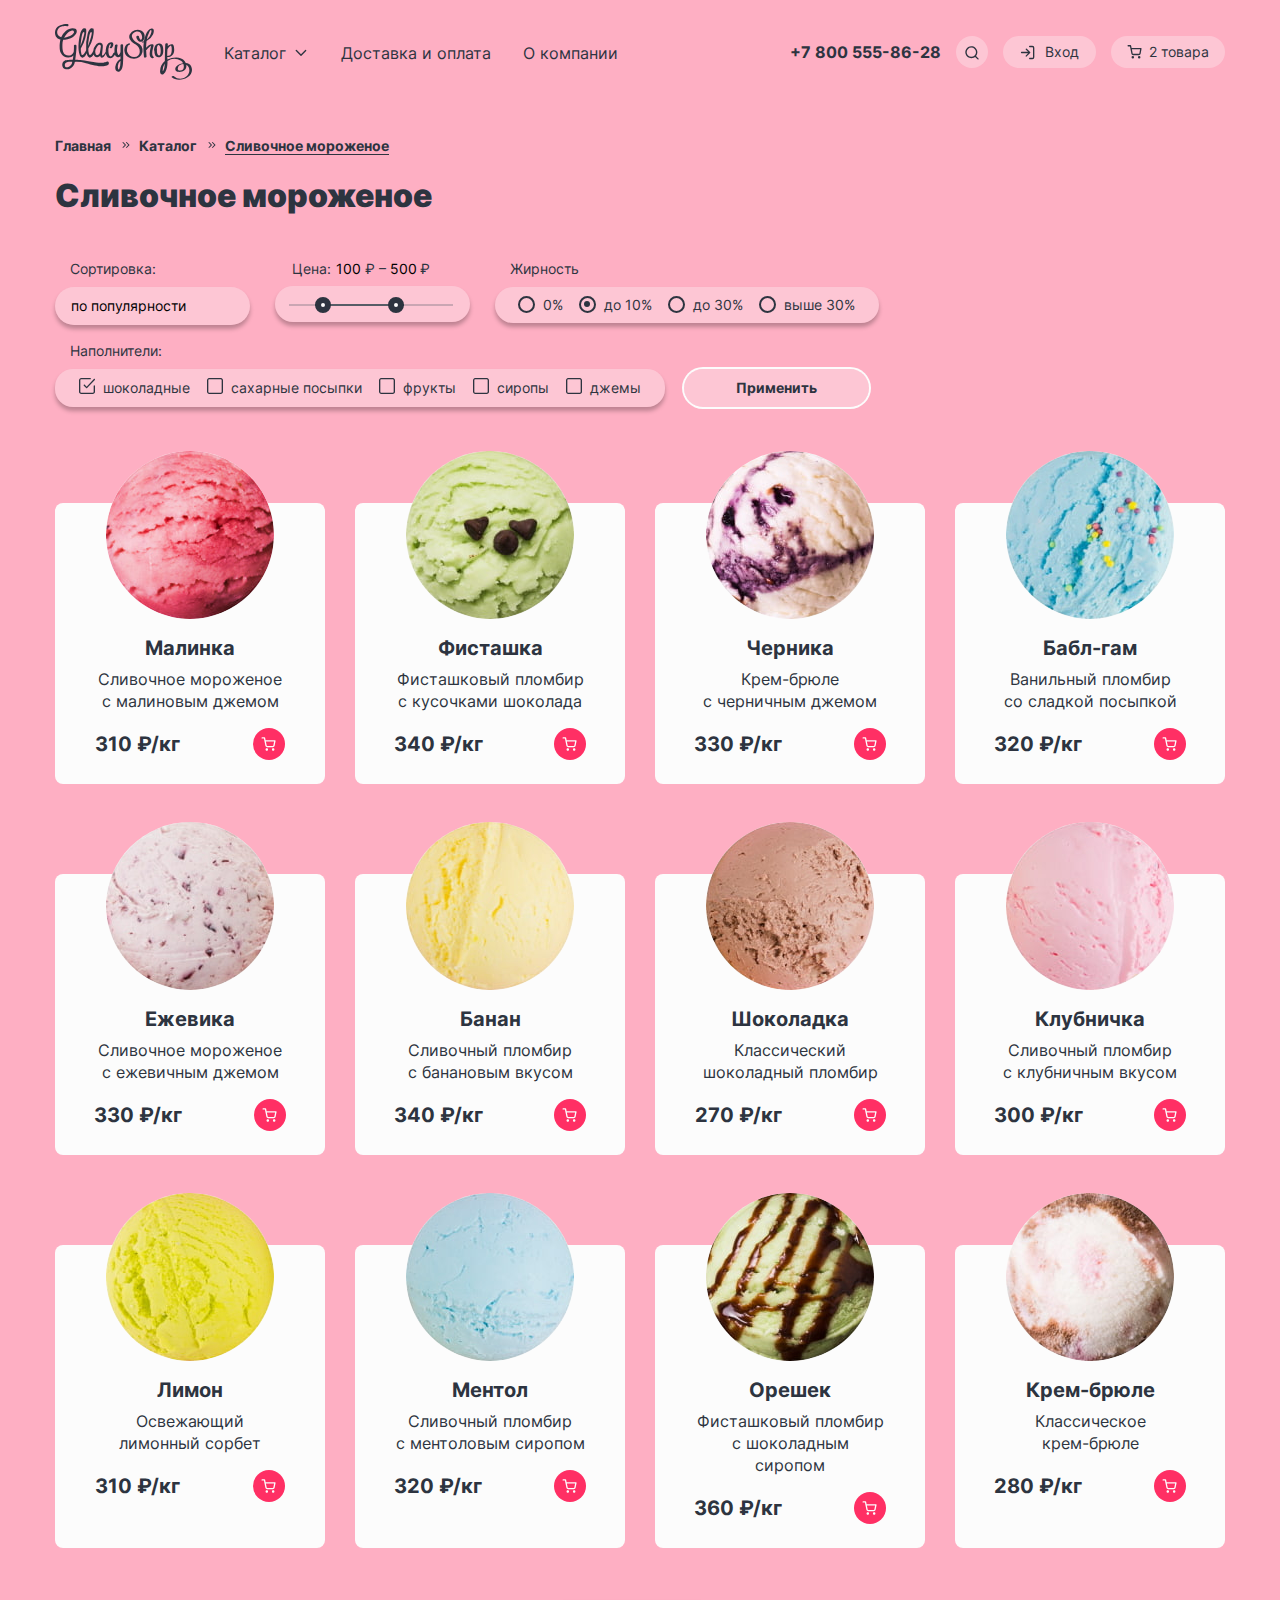
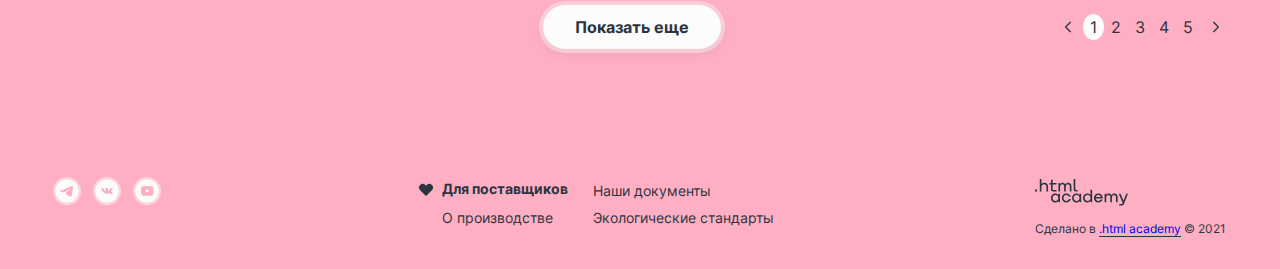
==== commit 4c0b6b23: "final version" ====
--- a/catalog.html
+++ b/catalog.html
@@ -6,7 +6,7 @@
     <meta http-equiv="X-UA-Compatible" content="IE=edge">
     <meta name="viewport" content="width=device-width, initial-scale=1.0">
 
-    <link rel="icon" href="favicon.png" type="image/png" sizes="32x32">
+    <link rel="icon" href="./images/favicon.png" type="image/png" sizes="32x32">
     <link rel="stylesheet" href="style/style.css">
     <title>Каталог мороженного</title>
   </head>
@@ -161,7 +161,7 @@
               <a href="index.html" class="bread-crumbs-link">Главная</a>
             </li>
             <li class="bread-crumbs-item">
-              <a class="bread-crumbs-link">Каталог</a>
+              <a href="#" class="bread-crumbs-link">Каталог</a>
             </li>
             <li class="bread-crumbs-item">
               <a class="bread-crumbs-link current">Сливочное мороженое</a>
--- a/style/style.css
+++ b/style/style.css
@@ -1490,6 +1490,7 @@
 .tooltip {
   display: flex;
   align-items: flex-end;
+  position: relative;
 }
 
 .tooltip-button {
@@ -1524,14 +1525,22 @@
   border: 1px solid #b9b9b9;
   box-shadow: 0 4px 8px rgba(194, 194, 194, 0.2);
   position: absolute;
-  left: 50%;
+  left: calc(50% + 7px);
   bottom: 50%;
   transform: translateY(60%);
   margin-left: 10px;
   z-index: 1;
-  display: block;
-  /* display: none; */
+  /* display: block; */
+  display: none;
   /* transform: translateX(-34%); */
+}
+
+.tooltip:hover .tooltip-text {
+  display: block;
+}
+
+.tooltip-button:focus + .tooltip-text {
+  display: block;
 }
 
 .tooltip-text::after {
@@ -1608,34 +1617,33 @@
   position: fixed;
   top: 0;
   left: 0;
-  display: flex;
+  display: none;
   width: 100%;
   height: 100%;
   background-color: rgba(45, 52, 64, 0.12)
 }
 
 .modal {
+  margin: auto;
   position: relative;
-  margin: auto;
-  padding: 40px;
-  background-color: #ffffff;
+  width: 570px;
+  background-color: #fcfcfc;
   border-radius: 8px;
-}
-
-.modal-auth {
-  width: 570px;
+  box-shadow: 0 15px 40px rgba(45, 52, 64, 0.12);
+  padding: 64px;
+  box-sizing: border-box;
 }
 
 .modal-close-button {
   position: absolute;
   padding: 0;
-  top: 0;
-  right: 0;
-  width: 56px;
-  height: 44px;
+  top: 29px;
+  right: 32px;
+  width: 20px;
+  height: 20px;
   background-color: #ffffff;
   border: none;
-  background-image: url("../images/close.svg");
+  background-image: url(../images/modal-close.svg);
   background-repeat: no-repeat;
   background-position: center;
   cursor: pointer;
@@ -1643,7 +1651,7 @@
 
 .modal-title {
   margin: 0;
-  margin-bottom: 24px;
+  margin-bottom: 30px;
   font-family: 'Inter';
   font-style: normal;
   font-weight: 700;
@@ -1651,19 +1659,55 @@
   line-height: 30px;
 }
 
+.auth-form {
+  display: flex;
+  flex-direction: column;
+  justify-content: space-between;
+  align-items: center;
+}
+
 .auth-form .field-group {
   margin: 0;
+  margin-bottom: -2px;
+}
+
+.field-text-area {
+  resize: none;
+  width: 410px;
+  margin: 0;
+  margin-bottom: 29px;
+}
+
+.auth-form-field {
+  width: 410px;
+  margin: 0;
   margin-bottom: 16px;
 }
 
-.auth-form .field {
-  width: 328px;
-}
-
-.modal-container-close {
-  display: none;
-}
-
+.field {
+  border: 1px solid #b9b9b9;
+  padding: 14px 16px;
+  font-family: "inter", sans-serif;
+  border-radius: 4px;
+  font-size: 16px;
+  line-height: 20px;
+}
+
+.modal-button {
+  align-self: flex-end;
+}
+
+.field::placeholder {
+  font-family: "Inter", sans-serif;
+  font-weight: 400;
+  font-size: 16px;
+  line-height: 20px;
+  color: #b9b9b9;
+}
+
+.modal-container-open {
+  display: flex;
+}
 
 /* footer */
 .main-footer {
@@ -1824,23 +1868,18 @@
 
 .select-control {
   position: relative;
-  background-color: rgba(252, 252, 252, 0.3);
   padding: 9px 59px 9px 16px;
   border-radius: 20px;
   appearance: none;
   border: none;
   outline: none;
   box-shadow: 0 4px 4px rgb(0 0 0 / 25%);
-}
-
-.select-control::after {
-  content: "";
-  position: absolute;
-  top: 0;
-  left: 0;
-  width: 16px;
-  height: 16px;
-  background: url("../images/select_arrow.svg");
+  background: rgba(252, 252, 252, 0.3) url("../images/select_arrow.svg") no-repeat 165px 17px;
+}
+
+.select-control:focus {
+  background-color: rgba(252, 252, 252, 0.3);
+  outline: 2px solid #2D3440;
 }
 
 /* range  */
@@ -2015,6 +2054,35 @@
   height: 20px;
   background: url("../images/check-on.svg") no-repeat;
 }
+
+.label-checkbox:hover::before {
+  background-image: url("../images/checkbox-off-hover.svg")
+}
+
+.input-checkbox:checked + .label-checkbox:hover::before {
+  background-image: url("../images/check-on-hover.svg")
+}
+
+.input-checkbox:focus + .label-checkbox::before {
+  background-image: url("../images/checkbox-off-hover.svg");
+}
+
+.input-checkbox:checked:focus + .label-checkbox::before {
+  background-image: url("../images/check-on-hover.svg");
+}
+
+.input-checkbox:disabled + .label-checkbox {
+  opacity: 0.3;
+}
+
+.input-checkbox:disabled + .label-checkbox:hover::before {
+  background-image: url("../images/checkbox.svg")
+}
+
+.input-checkbox:disabled:checked + .label-checkbox:hover::before {
+  background-image: url("../images/check-on.svg")
+}
+
 
 .catalog-filter-list-checkbox,
 .catalog-filter-list-radio {
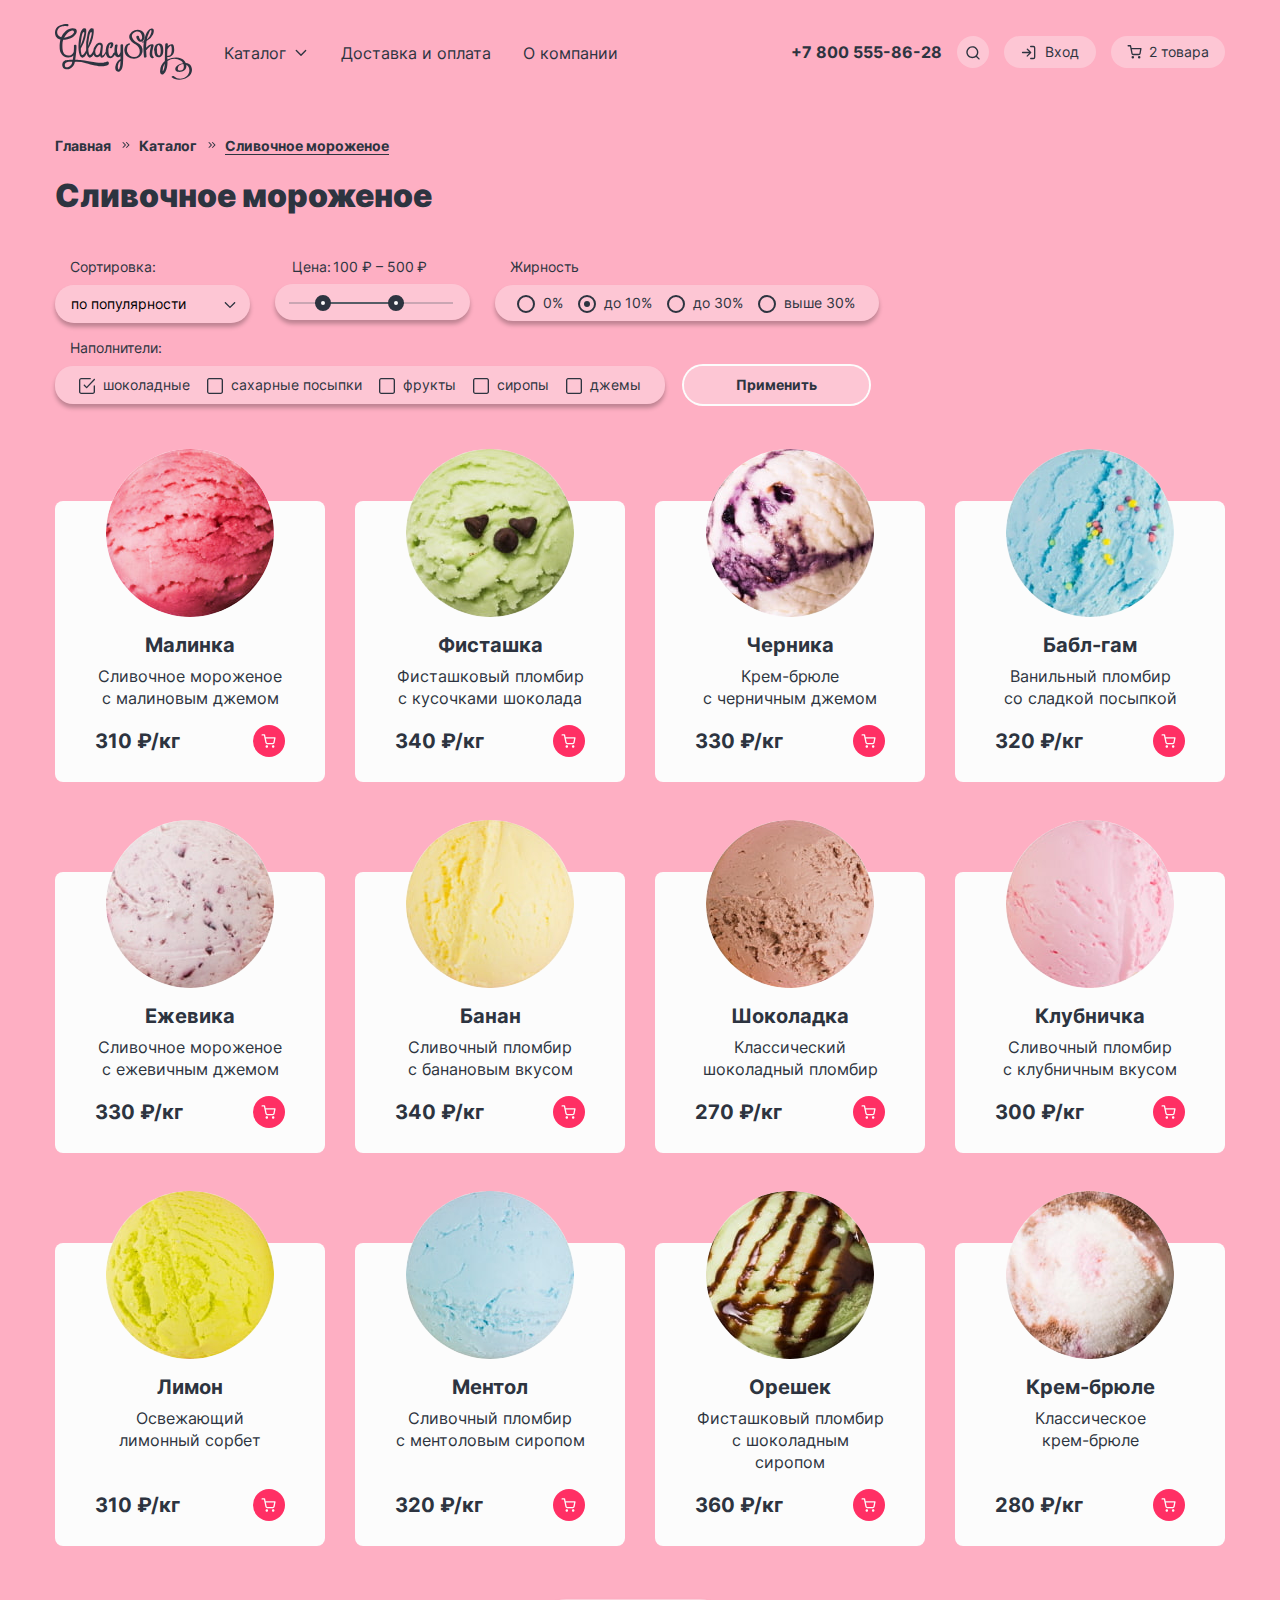
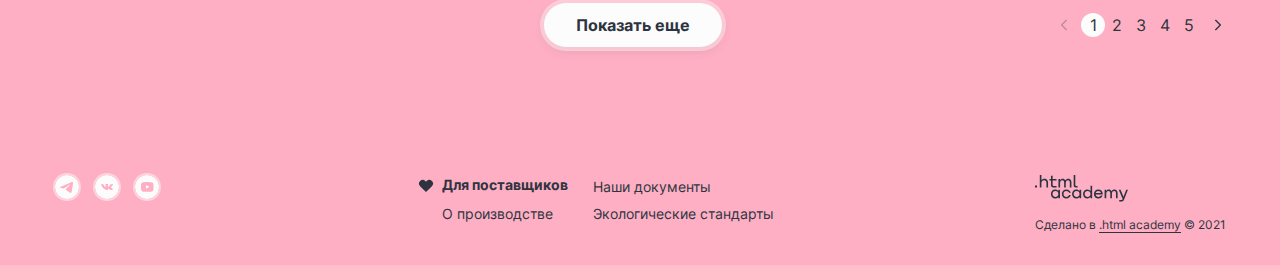
==== commit 168c65ba: "refactoring based on the code review" ====
--- a/catalog.html
+++ b/catalog.html
@@ -5,8 +5,7 @@
     <meta charset="UTF-8">
     <meta http-equiv="X-UA-Compatible" content="IE=edge">
     <meta name="viewport" content="width=device-width, initial-scale=1.0">
-
-    <link rel="icon" href="./images/favicon.png" type="image/png" sizes="32x32">
+    <link rel="icon" type="image/png" sizes="32x32" href="./images/favicon.png">
     <link rel="stylesheet" href="style/style.css">
     <title>Каталог мороженного</title>
   </head>
@@ -79,7 +78,8 @@
                 <span class="visually-hidden">Поиск </span>
               </a>
               <form class="block-search">
-                <input class='block-search-input' type="text" placeholder="Поиск по сайту">
+                <label for="search-input" class="visually-hidden">Поиск по сайту</label>
+                <input class='block-search-input' type="text" placeholder="Поиск по сайту" id="search-input">
               </form>
             </li>
             <li class="navigation-user-item navigation-item-login">
@@ -92,10 +92,14 @@
                 </svg>
                 Вход
               </a>
-              <forma class="block-login">
+              <form class="block-login">
                 <p class="block-login-title">Личный кабинет</p>
-                <input class="block-login-email" type="email" name="email" required placeholder="email@example.com">
-                <input class="block-login-password" type="password" name="password" required placeholder=".....">
+                <label for="block-login-email" class="visually-hidden">Почта</label>
+                <input class="block-login-email" type="email" name="email" required placeholder="email@example.com"
+                  id="block-login-email">
+                <label for="block-login-password" class="visually-hidden">Почта</label>
+                <input class="block-login-password" type="password" name="password" required placeholder="....."
+                  id="block-login-password">
                 <div class="block-login-wrapper">
                   <button class="button">Войти</button>
                   <div class="block-login-link-wrapper">
@@ -103,13 +107,12 @@
                     <a href="#">Регистрация</a>
                   </div>
                 </div>
-
-              </forma>
+              </form>
             </li>
             <li class="navigation-user-item navigation-item-cart">
               <a href="#" class="navigation-user-link navigation-link-cart">
-                <svg aria-hidden="true" focusable="false" role="img" xmlns="http://www.w3.org/2000/svg" width="15"
-                  height="14" fill="none" viewBox="0 0 15 14">
+                <svg aria-hidden="true" focusable="false" xmlns="http://www.w3.org/2000/svg" width="15" height="14"
+                  fill="none" viewBox="0 0 15 14">
                   <path fill="currentColor" fill-rule="evenodd"
                     d="M1.17.1a.67.67 0 1 0 0 1.34h1.77l.47 2.34v.05l.97 4.83a1.83 1.83 0 0 0 1.82 1.47h5.62a1.83 1.83 0 0 0 1.82-1.47l.93-4.86a.67.67 0 0 0-.66-.8h-9.3L4.14.65a.67.67 0 0 0-.66-.53H1.17Zm4.52 8.3-.81-4.06h8.23l-.78 4.07a.5.5 0 0 1-.49.39H6.18a.5.5 0 0 1-.49-.4Zm-1.13 3.96a1.25 1.25 0 1 1 2.49 0 1.25 1.25 0 0 1-2.5 0Zm6.37 0a1.25 1.25 0 1 1 2.5 0 1.25 1.25 0 0 1-2.5 0Z"
                     clip-rule="evenodd" />
@@ -118,35 +121,41 @@
               <div class="block-empty-card">
                 <h2 class="block-empty-card-title">Ваша корзина пока пуста</h2>
               </div>
-              <div class="block-cart">
+              <form class="block-cart" action="https://echo.htmlacademy.ru" method="get">
                 <p class="block-cart-title">Корзина</p>
                 <ul class="block-cart-list">
                   <li class="block-cart-item">
-                    <img src="./images/icecream-catalog/ice-cream-1.jpg" alt="малинка" class="block-cart-img "
-                      width="46" height="46">
+                    <img src="./images/catalog/ice-cream-1.jpg" alt="малинка" class="block-cart-img " width="46"
+                      height="46">
                     <div class="block-cart-wrapper">
                       <p class="block-cart-desc">Малинка</p>
                       <p class="block-cart-sum">1 кг х 310 ₽</p>
+                      <input type="hidden" name="goods-item" value="Малинка 1 кг х 310 ₽">
                     </div>
                     <span class="block-cart-price">310 ₽</span>
-                    <button class="block-cart-close"></button>
+                    <button class="block-cart-close">
+                      <span class="visually-hidden">Удалить из корзины</span>
+                    </button>
                   </li>
                   <li class="block-cart-item">
-                    <img src="./images/icecream-catalog/ice-cream-4.jpg" alt="Бабл-гам" class="block-cart-img "
-                      width="46" height="46">
+                    <img src="./images/catalog/ice-cream-4.jpg" alt="Бабл-гам" class="block-cart-img " width="46"
+                      height="46">
                     <div class="block-cart-wrapper">
                       <p class="block-cart-desc">Бабл-гам</p>
                       <p class="block-cart-sum">1,5 кг х 320 ₽</p>
+                      <input type="hidden" name="goods-item" value="Бабл-гам 1,5 кг х 320 ₽">
                     </div>
                     <span class="block-cart-price">480 ₽</span>
-                    <button class="block-cart-close"></button>
+                    <button class="block-cart-close">
+                      <span class="visually-hidden">Удалить из корзины</span>
+                    </button>
                   </li>
                 </ul>
                 <div class="total-wrapper">
                   <button class="button" type="submit">Оформить заказ</button>
                   <span class="block-cart-total">Итого: 790 ₽</span>
                 </div>
-              </div>
+              </form>
             </li>
           </ul>
         </nav>
@@ -184,15 +193,16 @@
             </fieldset>
             <!-- range  -->
             <fieldset class="catalog-filter-group">
-              <label class="range-label">Цена:
+              <div class="range-label">Цена:
                 <div class="range-wrapper-inputs">
                   <label class="catalog-filter-label">
-                    <input class="range-input" type="number" value="100" name="min">₽ –</label>
+                    <input class="range-input" type="number" value="100" name="min">₽ –
+                  </label>
                   <label class="catalog-filter-label">
                     <input class="range-input" type="number" value="500" name="max">₽
                   </label>
                 </div>
-              </label>
+              </div>
               <div class="range-container">
                 <div class="range-scale">
                   <div class="range-bar">
@@ -270,7 +280,7 @@
           <ul class="catalog-list">
             <li class="catalog-item">
               <a href="#" class="catalog-item-link">
-                <img src="images/icecream-catalog/ice-cream-1.jpg" alt="фото cливочного мороженого." class="catalog-img"
+                <img src="images/catalog/ice-cream-1.jpg" alt="фото cливочного мороженого." class="catalog-img"
                   width="168" height="168">
                 <h3 class="catalog-item-title">Малинка</h3>
               </a>
@@ -290,7 +300,7 @@
             </li>
             <li class="catalog-item">
               <a href="#" class="catalog-item-link">
-                <img src="images/icecream-catalog/ice-cream-2.jpg" alt="фото Фисташкого мороженого." class="catalog-img"
+                <img src="images/catalog/ice-cream-2.jpg" alt="фото Фисташкого мороженого." class="catalog-img"
                   width="168" height="168">
                 <h3 class="catalog-item-title">Фисташка</h3>
               </a>
@@ -310,8 +320,8 @@
             </li>
             <li class="catalog-item">
               <a href="#" class="catalog-item-link">
-                <img src="images/icecream-catalog/ice-cream-3.jpg" alt="фото Крем-брюле с черничным джемом."
-                  class="catalog-img" width="168" height="168">
+                <img src="images/catalog/ice-cream-3.jpg" alt="фото Крем-брюле с черничным джемом." class="catalog-img"
+                  width="168" height="168">
                 <h3 class="catalog-item-title">Черника</h3>
               </a>
               <p class="catalog-item-desc">Крем-брюле с&nbsp;черничным джемом</p>
@@ -330,7 +340,7 @@
             </li>
             <li class="catalog-item">
               <a href="#" class="catalog-item-link">
-                <img src="images/icecream-catalog/ice-cream-4.jpg" alt="фото Ванильного пломбира со сладкой посыпкой."
+                <img src="images/catalog/ice-cream-4.jpg" alt="фото Ванильного пломбира со сладкой посыпкой."
                   class="catalog-img" width="168" height="168">
                 <h3 class="catalog-item-title">Бабл-гам</h3>
               </a>
@@ -350,7 +360,7 @@
             </li>
             <li class="catalog-item">
               <a href="#" class="catalog-item-link">
-                <img src="images/icecream-catalog/ice-cream-5.jpg" alt="фото Ежевичного мороженого." class="catalog-img"
+                <img src="images/catalog/ice-cream-5.jpg" alt="фото Ежевичного мороженого." class="catalog-img"
                   width="168" height="168">
                 <h3 class="catalog-item-title">Ежевика</h3>
               </a>
@@ -370,7 +380,7 @@
             </li>
             <li class="catalog-item">
               <a href="#" class="catalog-item-link">
-                <img src="images/icecream-catalog/ice-cream-6.jpg" alt="фото Бананного мороженого." class="catalog-img"
+                <img src="images/catalog/ice-cream-6.jpg" alt="фото Бананного мороженого." class="catalog-img"
                   width="168" height="168">
                 <h3 class="catalog-item-title">Банан</h3>
               </a>
@@ -390,8 +400,8 @@
             </li>
             <li class="catalog-item">
               <a href="#" class="catalog-item-link">
-                <img src="images/icecream-catalog/ice-cream-7.jpg" alt="фото Шоколадного мороженого."
-                  class="catalog-img" width="168" height="168">
+                <img src="images/catalog/ice-cream-7.jpg" alt="фото Шоколадного мороженого." class="catalog-img"
+                  width="168" height="168">
                 <h3 class="catalog-item-title">Шоколадка</h3>
               </a>
               <p class="catalog-item-desc">Классический шоколадный пломбир</p>
@@ -410,8 +420,8 @@
             </li>
             <li class="catalog-item">
               <a href="#" class="catalog-item-link">
-                <img src="images/icecream-catalog/ice-cream-8.jpg" alt="фото Клубничного мороженого."
-                  class="catalog-img" width="168" height="168">
+                <img src="images/catalog/ice-cream-8.jpg" alt="фото Клубничного мороженого." class="catalog-img"
+                  width="168" height="168">
                 <h3 class="catalog-item-title">Клубничка</h3>
               </a>
               <p class="catalog-item-desc">Сливочный пломбир с&nbsp;клубничным вкусом</p>
@@ -430,7 +440,7 @@
             </li>
             <li class="catalog-item">
               <a href="#" class="catalog-item-link">
-                <img src="images/icecream-catalog/ice-cream-9.jpg" alt="фото Лимонного мороженого." class="catalog-img"
+                <img src="images/catalog/ice-cream-9.jpg" alt="фото Лимонного мороженого." class="catalog-img"
                   width="168" height="168">
                 <h3 class="catalog-item-title">Лимон</h3>
               </a>
@@ -450,8 +460,8 @@
             </li>
             <li class="catalog-item">
               <a href="#" class="catalog-item-link">
-                <img src="images/icecream-catalog/ice-cream-10.jpg" alt="фото Ментолового мороженого."
-                  class="catalog-img" width="168" height="168">
+                <img src="images/catalog/ice-cream-10.jpg" alt="фото Ментолового мороженого." class="catalog-img"
+                  width="168" height="168">
                 <h3 class="catalog-item-title">Ментол</h3>
               </a>
               <p class="catalog-item-desc">Сливочный пломбир с&nbsp;ментоловым сиропом</p>
@@ -470,8 +480,8 @@
             </li>
             <li class="catalog-item">
               <a href="#" class="catalog-item-link">
-                <img src="images/icecream-catalog/ice-cream-11.jpg" alt="фото Орешечного мороженого."
-                  class="catalog-img" width="168" height="168">
+                <img src="images/catalog/ice-cream-11.jpg" alt="фото Орешечного мороженого." class="catalog-img"
+                  width="168" height="168">
                 <h3 class="catalog-item-title">Орешек</h3>
               </a>
               <p class="catalog-item-desc">Фисташковый пломбир с шоколадным сиропом</p>
@@ -490,8 +500,8 @@
             </li>
             <li class="catalog-item">
               <a href="#" class="catalog-item-link">
-                <img src="images/icecream-catalog/ice-cream-12.jpg" alt="фото Крем-брюле." class="catalog-img"
-                  width="168" height="168">
+                <img src="images/catalog/ice-cream-12.jpg" alt="фото Крем-брюле." class="catalog-img" width="168"
+                  height="168">
                 <h3 class="catalog-item-title">Крем-брюле</h3>
               </a>
               <p class="catalog-item-desc">Классическое<br> крем-брюле</p>
@@ -512,33 +522,31 @@
           <!-- pagination  -->
           <div class="pagination-wrapper">
             <a href="#" class="pagination-show-more button-white">Показать еще</a>
-            <ul class="pagination-catalog-list">
-              <li class="pagination-catalog-item">
-                <a class="pagination-link catalog-pagination-prev" href="#">
-                  <span class="visually-hidden">Предыдущая страница</span>
-                </a>
-              </li>
-              <li class="pagination-catalog-item">
-                <a class="pagination-link catalog-pagination-current"> 1</a>
-              </li>
-              <li class="pagination-catalog-item">
-                <a href="#" class="pagination-link ">2</a>
-              </li>
-              <li class="pagination-catalog-item">
-                <a href="#" class="pagination-link">3</a>
-              </li>
-              <li class="pagination-catalog-item">
-                <a href="#" class="pagination-link">4</a>
-              </li>
-              <li class="pagination-catalog-item">
-                <a href="#" class="pagination-link">5</a>
-              </li>
-              <li class="pagination-catalog-item">
-                <a class="pagination-link catalog-pagination-next" href="#">
-                  <span class="visually-hidden">Следующая страница</span>
-                </a>
-              </li>
-            </ul>
+            <div class="pagination-wraper-control">
+              <a href="#" class="slider-button-catalog slider-prev-catalog">
+                <span class="visually-hidden">Следующее фото</span>
+              </a>
+              <ol class="slider-pagination-catalog">
+                <li class="slider-pagination-catalog-item">
+                  <a href="#" class="slider-pagination-catalog-link slider-pagination-catalog-link-current">1 </a>
+                </li>
+                <li class="slider-pagination-catalog-item">
+                  <a href="#" class="slider-pagination-catalog-link">2 </a>
+                </li>
+                <li class="slider-pagination-catalog-item">
+                  <a href="#" class="slider-pagination-catalog-link">3 </a>
+                </li>
+                <li class="slider-pagination-catalog-item">
+                  <a href="#" class="slider-pagination-catalog-link">4 </a>
+                </li>
+                <li class="slider-pagination-catalog-item">
+                  <a href="#" class="slider-pagination-catalog-link">5 </a>
+                </li>
+              </ol>
+              <a href="#" class="slider-button-catalog slider-next-catalog">
+                <span class="visually-hidden">Предыдущее фото</span>
+              </a>
+            </div>
           </div>
         </section>
         <!-- footer  -->
@@ -583,7 +591,6 @@
                 </a>
               </li>
             </ul>
-
           </section>
           <section class="footer-documents">
             <h2 class="visually-hidden">Документы</h2>
--- a/style/style.css
+++ b/style/style.css
@@ -26,7 +26,7 @@
   margin: 0;
   padding: 0;
   box-sizing: border-box;
-  font-family: 'Inter', "Arial", sans-serif;
+  font-family: "Inter", "Arial", sans-serif;
   font-style: normal;
   font-weight: 400;
   font-size: 16px;
@@ -53,7 +53,7 @@
 }
 
 .button {
-  font-family: "inter", sans-serif;
+  font-family: inherit;
   line-height: 20px;
   font-weight: 700;
   font-size: 16px;
@@ -75,21 +75,21 @@
 .button:focus {
   background: #ff2f64;
   color: #fcfcfc;
-  outline: 2px solid rgba(45, 52, 64, 1);
+  outline: 2px solid #2d3440;
   box-shadow: none;
 }
 
 .button:hover {
   background: #fcfcfc;
   color: #2d3440;
-  box-shadow: 0 0 0 4px rgba(255, 47, 100, 1);
+  box-shadow: 0 0 0 4px #ff2f64;
 }
 
 .button:active {
-  background: rgba(254, 175, 195, 1);
+  background: #feafc3;
   color: #fcfcfc;
-  box-shadow: 0 0 0 2px rgba(45, 52, 64, 1);
-  outline: 2px solid rgba(45, 52, 64, 1);
+  box-shadow: 0 0 0 2px #2d3440;
+  outline: 2px solid #2d3440;
 }
 
 .button:disabled {
@@ -99,7 +99,7 @@
 }
 
 .button-white {
-  font-family: "inter", sans-serif;
+  font-family: inherit;
   font-size: 16px;
   line-height: 20px;
   font-weight: 700;
@@ -118,17 +118,17 @@
 
 .button-white:focus-visible {
   background: rgba(252, 252, 252, 0.5);
-  box-shadow: 0 0 0 2px rgba(45, 52, 64, 1);
+  box-shadow: 0 0 0 2px #2d3440;
 }
 
 .button-white:hover {
   background: rgba(252, 252, 252, 0.4);
-  box-shadow: 0 0 0 4px rgba(252, 252, 252, 1);
+  box-shadow: 0 0 0 4px #fcfcfc;
 }
 
 .button-white:active {
   background: #fcfcfc;
-  box-shadow: 0 0 0 2px rgba(45, 52, 64, 1);
+  box-shadow: 0 0 0 2px #2d3440;
 }
 
 a.button-white:disabled {
@@ -194,7 +194,7 @@
 
 .navigation-link {
   text-decoration: none;
-  color: #2D3440;
+  color: #2d3440;
   display: flex;
   gap: 7px;
   padding: 8px 16px;
@@ -270,7 +270,7 @@
 .block-link-select {
   text-decoration: none;
   color: inherit;
-  font-family: 'Inter';
+  font-family: inherit;
   font-style: normal;
   font-weight: 400;
   font-size: 14px;
@@ -292,7 +292,7 @@
 
 .select-title::after {
   position: absolute;
-  content: url("..//images/header/dasher.svg");
+  content: url("../images/header/dasher.svg");
   width: 103px;
   height: 0;
   top: 23px;
@@ -312,7 +312,7 @@
 }
 
 .block-link-select:focus {
-  background: #FF4A78;
+  background: #ff4a78;
   outline: none;
   color: #fcfcfc;
 }
@@ -338,14 +338,14 @@
 
 .navigation-user-link {
   text-decoration: none;
-  color: #2D3440;
+  color: #2d3440;
 }
 
 /* tel  */
 .navigation-link-tel {
   font-weight: 700;
   text-decoration: none;
-  color: #2D3440;
+  color: #2d3440;
   line-height: 20px;
   padding: 6px 0;
   display: block;
@@ -389,7 +389,7 @@
   border: 1px solid #b9b9b9;
   border-radius: 4px;
   box-sizing: border-box;
-  font-family: "inter", sans-serif;
+  font-family: inherit;
   font-size: 16px;
   line-height: 20px;
   color: #2d3440;
@@ -410,7 +410,7 @@
   display: flex;
   align-items: center;
   padding: 6px 17px;
-  column-gap: 9px;
+  column-gap: 8px;
 }
 
 .navigation-link-login:focus {
@@ -464,7 +464,7 @@
   font-weight: 400;
   font-size: 16px;
   line-height: 20px;
-  color: #2D3440;
+  color: #2d3440;
 }
 
 .block-login-password::placeholder {
@@ -487,7 +487,7 @@
 }
 
 .block-login-wrapper a {
-  color: #2D3440;
+  color: #2d3440;
 }
 
 /* cart  */
@@ -509,7 +509,7 @@
 }
 
 .navigation-link-cart svg {
-  color: #2D3440;
+  color: #2d3440;
 }
 
 /* block-cart  */
@@ -750,7 +750,6 @@
   display: block;
 }
 
-
 .slider-item:not(.slider-item-active) {
   margin-left: 61px;
 }
@@ -802,6 +801,7 @@
   margin: 0;
   margin-bottom: 24px;
   overflow-x: hidden;
+  max-width: 800px;
 }
 
 .slider-desc {
@@ -840,28 +840,29 @@
 
 .slider-link {
   text-decoration: none;
-  color: #2D3440;
+  color: rgb(45, 52, 64);
 }
 
 .slider-pagination-button {
   position: absolute;
   border: 2px solid #fcfcfc;
-  color: #fff;
+  color: #ffffff;
   border-radius: 50%;
   background: rgba(252, 252, 252, 0.3);
   width: 38px;
   height: 38px;
-  display: block;
+  display: flex;
+  justify-content: center;
+  align-items: center;
+  top: 254px;
 }
 
 .slider-preview {
   left: 527px;
-  top: 254px;
-}
-
-.slider-nex {
+}
+
+.slider-next {
   left: 852px;
-  top: 254px;
 }
 
 .slider-pagination-button:hover {
@@ -871,13 +872,14 @@
 
 .slider-pagination-button:focus {
   background: rgba(252, 252, 252, 0.3);
-  outline: 2px solid #2D3440;
+  outline: 2px solid #2d3440;
   border: none;
+  color: #2d3440;
 }
 
 .slider-pagination-button:active {
   background: rgba(252, 252, 252, 0.5);
-  color: rgb(45, 52, 64);
+  color: #2d3440;
   border: none;
   outline: none;
 }
@@ -885,7 +887,7 @@
 .slider-pagination-button:disabled {
   background: rgba(252, 252, 252, 0.3);
   opacity: 0.4;
-  border: 2px solid #FCFCFC;
+  border: 2px solid #fcfcfc;
 }
 
 .slider-pagination {
@@ -996,9 +998,6 @@
 .social-link:active .react-social-svg {
   fill: rgba(252, 252, 252, 1);
 }
-
-
-
 
 /* free-gifts section */
 .free-gifts {
@@ -1026,13 +1025,9 @@
 
 .free-gift-item {
   width: 570px;
-  display: flex;
   background-color: #ff7799;
   border-radius: 16px;
   padding: 36px 229px 32px 36px;
-}
-
-.free-gift-item-wrapper {
   display: flex;
   flex-direction: column;
   align-items: flex-start;
@@ -1040,13 +1035,13 @@
 }
 
 .raspberry {
-  background-image: url("..//images/raspberry.jpg");
+  background-image: url("../images/raspberry.jpg");
   background-repeat: no-repeat;
   background-position: right bottom;
 }
 
 .marshmallow {
-  background-image: url("..//images/marshmallowjpg.jpg");
+  background-image: url("../images/marshmallow.jpg");
   background-repeat: no-repeat;
   background-position: right bottom;
 }
@@ -1071,7 +1066,7 @@
 
 /* catalog */
 .catalog {
-  margin-bottom: 82px;
+  margin-bottom: 80px;
 }
 
 .catalog-title {
@@ -1096,7 +1091,6 @@
 
 .catalog-item-link {
   text-decoration: none;
-  /* display: flex; */
   flex-direction: column;
   position: relative;
   display: block;
@@ -1111,7 +1105,9 @@
   width: 270px;
   position: relative;
   text-align: center;
-  padding: 0 0 24px 0;
+  padding: 0 0 25px 0;
+  display: flex;
+  flex-direction: column;
 }
 
 .catalog-item::before {
@@ -1128,9 +1124,9 @@
 
 .catalog-item-title {
   margin: 0 auto;
-  color: #2D3440;
+  color: rgb(45, 52, 64);
   margin-bottom: 8px;
-  margin-top: 12px;
+  margin-top: 11px;
   font-weight: 700;
   font-size: 20px;
   line-height: 24px;
@@ -1139,22 +1135,26 @@
 
 .catalog-item-desc {
   width: 190px;
-  margin: 2px auto 16px;
+  margin: 0 auto 16px;
   line-height: 22px;
   text-align: center;
 }
 
 .catalog-item-wrapper {
-  width: 100%;
-  display: flex;
-  align-items: center;
-  justify-content: space-around;
+  display: flex;
+  flex-wrap: wrap;
+  align-items: flex-end;
+  margin-top: auto;
+  flex-grow: 1;
+  padding: 0 40px;
 }
 
 .catalog-item-price {
+  max-width: 105px;
   font-weight: 700;
   font-size: 20px;
   line-height: 24px;
+  padding-bottom: 4px;
   margin: 0;
 }
 
@@ -1165,7 +1165,7 @@
   background-color: #ff2f64;
   display: flex;
   align-items: center;
-  margin-left: -7px;
+  margin-left: auto;
 }
 
 .catalog-item-button svg {
@@ -1178,16 +1178,16 @@
 
 .catalog-item-button:hover {
   background: rgba(252, 252, 252, 0.3);
-  outline: 2px solid #FF2F64;
+  outline: 2px solid #ff2f64;
   border-radius: 26px;
 }
 
 .catalog-item-button svg:hover {
-  color: #2D3440
+  color: #2d3440
 }
 
 .catalog-item-button:focus {
-  outline: 2px solid #2D3440;
+  outline: 2px solid #2d3440;
 }
 
 .catalog-item-button:active {
@@ -1196,16 +1196,16 @@
 }
 
 .catalog-item-button:disabled {
-  background: #B9B9B9;
+  background: #b9b9b9;
 }
 
 .catalog-item-button svg:disabled {
-  color: #565C66;
+  color: #565c66;
 }
 
 /* about */
 .about {
-  background: url("../images/сео-bg.jpg") repeat;
+  background: url("../images/seo-bg.jpg") repeat 0 0;
   border-radius: 16px;
   padding: 22px;
   margin-bottom: 80px;
@@ -1222,7 +1222,7 @@
   font-weight: 900;
   font-size: 32px;
   line-height: 46px;
-  margin-bottom: 55px;
+  margin-bottom: 57px;
   text-align: center;
 }
 
@@ -1278,14 +1278,14 @@
 
 .new-mail-wrapper {
   display: flex;
-  column-gap: 30px;
+  column-gap: 34px;
   margin-bottom: 82px;
 }
 
 /* newsletter */
 .newsletter {
   width: 570px;
-  background: #fff url("../images/news.jpg") no-repeat;
+  background: #ffffff url("../images/news.jpg") no-repeat;
   border-radius: 16px;
   padding-left: 32px;
   padding-top: 33px;
@@ -1318,29 +1318,31 @@
   border-radius: 16px;
   background: url("../images/subscription.jpg") repeat;
   padding: 6px;
+  margin-right: 2px;
 }
 
 .mailing-wrapper-white {
   background: #ffffff;
   border-radius: 16px;
-  padding: 26px;
+  padding: 24px;
   box-sizing: border-box;
   height: 100%;
 }
 
 .mailing-text {
-  margin: 2px 0 42px 0;
+  margin: 4px 0 42px 0;
   width: 506px;
 }
 
 .mailing-form {
   width: 506px;
   display: flex;
-  justify-content: space-between;
+  flex-wrap: wrap;
+  gap: 18px;
 }
 
 .input-mail {
-  line-height: 20px;
+  min-width: 332px;
   color: #b9b9b9;
   padding: 15px 146px 14px 16px;
   border: #b9b9b9 1px solid;
@@ -1348,12 +1350,14 @@
   box-sizing: border-box;
 }
 
-::-webkit-input-placeholder {
+/*
+::-webkit-input-placeholder,
+::-moz-input-placeholder {
   font-size: 16px;
   line-height: 20px;
   color: #b9b9b9;
   margin-right: 18px;
-}
+} */
 
 /* delivery */
 .delivery {
@@ -1390,12 +1394,12 @@
 }
 
 /* delivery form  */
-
 .delivery-form {
   background-color: #fcfcfc;
   width: 500px;
   margin-top: 64px;
-  padding: 40px 40px 37px;
+  padding: 40px 40px 42px;
+  ;
 }
 
 .delivery-form-input-wrapper {
@@ -1419,8 +1423,8 @@
 
 .input {
   border: 1px solid #b9b9b9;
-  padding: 14px 16px;
-  font-family: "inter", sans-serif;
+  padding: 13px 16px;
+  font-family: inherit;
   border-radius: 4px;
   font-size: 16px;
   line-height: 20px;
@@ -1462,8 +1466,6 @@
 
 .delivery-form-address input {
   grid-column: 1/-1;
-  flex-grow: 1;
-  filter: drop-shadow(0 4px 4px rgba(0, 0, 0, 0.25));
 }
 
 .delivery-date {
@@ -1479,7 +1481,7 @@
 .label-wrapper {
   display: flex;
   column-gap: 5px;
-  align-items: flex-end;
+  align-items: center;
   position: relative;
 }
 
@@ -1530,9 +1532,7 @@
   transform: translateY(60%);
   margin-left: 10px;
   z-index: 1;
-  /* display: block; */
   display: none;
-  /* transform: translateX(-34%); */
 }
 
 .tooltip:hover .tooltip-text {
@@ -1561,7 +1561,7 @@
 /* contact */
 .contact {
   background: #e4c1c5 url("../images/feedback.jpg") no-repeat;
-  border-radius: 16px;
+  border-radius: 21px;
   padding: 64px 0 64px 64px;
 }
 
@@ -1605,7 +1605,7 @@
 }
 
 .contact-time {
-  color: #565C66;
+  color: #565c66;
   margin: 0;
   margin-bottom: 35px;
   font-size: 14px;
@@ -1643,7 +1643,7 @@
   height: 20px;
   background-color: #ffffff;
   border: none;
-  background-image: url(../images/modal-close.svg);
+  background-image: url("../images/modal-close.svg");
   background-repeat: no-repeat;
   background-position: center;
   cursor: pointer;
@@ -1652,7 +1652,7 @@
 .modal-title {
   margin: 0;
   margin-bottom: 30px;
-  font-family: 'Inter';
+  font-family: inherit;
   font-style: normal;
   font-weight: 700;
   font-size: 24px;
@@ -1687,7 +1687,7 @@
 .field {
   border: 1px solid #b9b9b9;
   padding: 14px 16px;
-  font-family: "inter", sans-serif;
+  font-family: inherit;
   border-radius: 4px;
   font-size: 16px;
   line-height: 20px;
@@ -1698,7 +1698,7 @@
 }
 
 .field::placeholder {
-  font-family: "Inter", sans-serif;
+  font-family: inherit;
   font-weight: 400;
   font-size: 16px;
   line-height: 20px;
@@ -1777,6 +1777,7 @@
 .htmlacademy-link {
   text-decoration: none;
   border-bottom: 1px solid #2D3440;
+  color: inherit;
 }
 
 /* **********CATALOG***************** */
@@ -1785,7 +1786,7 @@
 }
 
 .bread-crumbs-list {
-  width: 400px;
+  width: 1000px;
   list-style: none;
   padding: 0;
   margin: 0 0 17px 0;
@@ -1814,7 +1815,7 @@
   top: 5px;
   right: -21px;
   background: url("../images/chevrons-right.svg") no-repeat;
-  z-index: 1;
+  z-index: -1;
 }
 
 .bread-crumbs-item .current {
@@ -1826,12 +1827,10 @@
   font-weight: 900;
   font-size: 32px;
   line-height: 46px;
-  margin-top: 40px;
-  margin: 0 0 40px 0;
+  margin: 0 0 38px 0;
 }
 
 /* filter  */
-
 .filter {
   display: flex;
   flex-wrap: wrap;
@@ -1846,8 +1845,8 @@
   width: 830px;
   display: flex;
   flex-wrap: wrap;
-  margin-bottom: 44px;
-  gap: 16px 25px;
+  margin-bottom: 45px;
+  gap: 15px 25px;
 }
 
 .catalog-filter-title {
@@ -1865,7 +1864,6 @@
 }
 
 /* select  */
-
 .select-control {
   position: relative;
   padding: 9px 59px 9px 16px;
@@ -1874,21 +1872,20 @@
   border: none;
   outline: none;
   box-shadow: 0 4px 4px rgb(0 0 0 / 25%);
-  background: rgba(252, 252, 252, 0.3) url("../images/select_arrow.svg") no-repeat 165px 17px;
+  background: rgba(252, 252, 252, 0.3) url("../images/select_arrow.svg") no-repeat 169px 17px;
 }
 
 .select-control:focus {
   background-color: rgba(252, 252, 252, 0.3);
-  outline: 2px solid #2D3440;
+  outline: 2px solid rgb(45, 52, 64);
 }
 
 /* range  */
 .range-wrapper-inputs {
   display: flex;
   justify-content: center;
-}
-
-.catalog-filter-label {}
+  margin-left: -3px;
+}
 
 .range-label {
   display: flex;
@@ -1914,6 +1911,7 @@
   text-align: center;
   background-color: transparent;
   border: none;
+  color: inherit;
 }
 
 .range-container {
@@ -1974,24 +1972,25 @@
 .radio-label::before {
   content: "";
   position: absolute;
-  top: 1px;
-  left: -1px;
-  width: 13px;
-  height: 13px;
-  border: 2px solid #2D3440;
+  top: 2px;
+  left: -2px;
+  width: 14px;
+  height: 14px;
+  border: 2px solid #2d3440;
   border-radius: 50%;
 }
 
 .radio-label::after {
   content: "";
   position: absolute;
-  top: 6px;
+  top: 8px;
   left: 4px;
   width: 6px;
   height: 6px;
   border-radius: 50%;
-  background: #2D3440;
+  background: #2d3440;
   display: none;
+
 }
 
 .control-input-radio:checked + .radio-label::after {
@@ -2014,14 +2013,13 @@
   background: #ffffff;
 }
 
-
 .control-input-radio:disabled + .radio-label::before {
-  border-color: #2D3440;
+  border-color: #2d3440;
   opacity: 0.4;
 }
 
 .control-input-radio:disabled + .radio-label::after {
-  background: #2D3440;
+  background: #2d3440;
   opacity: 0.4;
 }
 
@@ -2038,7 +2036,7 @@
 .label-checkbox::before {
   content: "";
   position: absolute;
-  top: 0;
+  top: 3px;
   left: 0;
   width: 20px;
   height: 20px;
@@ -2048,7 +2046,7 @@
 .input-checkbox:checked + .label-checkbox::before {
   content: "";
   position: absolute;
-  top: 0;
+  top: 3px;
   left: 0;
   width: 20px;
   height: 20px;
@@ -2131,11 +2129,11 @@
 }
 
 .pink-button:hover {
-  background: #FCFCFC;
+  background: #fcfcfc;
 }
 
 .pink-button:focus-visible {
-  box-shadow: 0 0 0 2px rgba(45, 52, 64, 1);
+  box-shadow: 0 0 0 2px #2d3440;
 }
 
 .pink-button:active {
@@ -2154,62 +2152,105 @@
   justify-content: flex-end;
 }
 
-.pagination-catalog-list {
+.pagination-wraper-control {
+  display: flex;
+  width: 300px;
+  justify-content: flex-end;
+}
+
+.slider-button-catalog {
+  border: none;
+  background-color: #feafc3;
+}
+
+.slider-next-catalog {
+  display: block;
+  background-image: url("../images/arrow-right-catalog.svg");
+  background-repeat: no-repeat;
+  background-position: right center;
+  width: 24px;
+  height: 24px;
+}
+
+.slider-prev-catalog {
+  display: block;
+  background-image: url("../images/arrow-left-catalog.svg");
+  background-repeat: no-repeat;
+  background-position: left center;
+  width: 24px;
+  height: 24px;
+}
+
+.slider-pagination-catalog {
   list-style: none;
   margin: 0;
   padding: 0;
   display: flex;
   flex-wrap: wrap;
-  width: 200px;
   align-items: center;
   justify-content: flex-end;
-  margin-right: -5px;
-}
-
-.catalog-pagination-current {
-  display: block;
-  background-color: #FCFCFC;
-  border-radius: 50%;
+  max-width: 250px;
+}
+
+.slider-pagination-catalog-link {
+  display: flex;
+  align-items: center;
+  justify-content: center;
+  background-color: #feafc3;
+  border-radius: 12px;
+  min-width: 24px;
+  height: 24px;
+  font-family: inherit;
+  font-size: 16px;
+  line-height: 20px;
+  text-decoration: none;
   text-align: center;
-  padding: 2px 8px;
-}
-
-.pagination-catalog-item .pagination-link {
+  padding: 0 5px;
+  box-sizing: border-box;
+}
+
+.slider-pagination-catalog-link-current {
+  background-color: #fcfcfc;
+}
+
+.slider-pagination-catalog-item .slider-pagination-catalog-link {
   text-decoration: none;
   color: inherit;
-  display: block;
-  padding: 2px 7px;
-}
-
-.catalog-pagination-current:hover {
+}
+
+.slider-pagination-catalog-link:hover {
   background: rgba(252, 252, 252, 0.5);
   border-radius: 50px;
 }
 
-.catalog-pagination-current:focus {
+.slider-pagination-catalog-link:focus {
   background: rgba(252, 252, 252, 0.3);
-  outline: 1px solid #2D3440;
   border-radius: 50px;
+  height: 24px;
+  box-sizing: border-box;
+  box-shadow: inset 0 0 0 1px #2d3440;
+  outline: none;
+}
+
+.slider-pagination-catalog-link:active {
+  background: rgba(252, 252, 252, 0.5);
+  border-radius: 50px;
+  height: 24px;
+  box-sizing: border-box;
+  box-shadow: inset 0 0 0 1px #fcfcfc;
+}
+
+.slider-pagination-catalog-link-current:hover {
+  background: rgba(252, 252, 252, 0.5);
+  border-radius: 50px;
+}
+
+.slider-pagination-catalog-link-current:focus {
+  background: rgba(252, 252, 252, 0.3);
+  outline: 1px solid #2d3440;
+  border-radius: 50px;
 }
 
 .pagination-show-more {
-  margin-right: 309px;
-}
-
-.catalog-pagination-prev {
-  display: block;
-  background-image: url("../images/arrow-left-catalog.svg");
-  background-repeat: no-repeat;
-  background-position: center;
-  width: 16px;
-  height: 16px;
-}
-
-.catalog-pagination-next {
-  display: block;
-  background-image: url("../images/arrow-right-catalog.svg");
-  background-repeat: no-repeat;
-  background-position: center;
-  width: 16px;
-  height: 16px;
-}
+  margin-right: 203px;
+}
